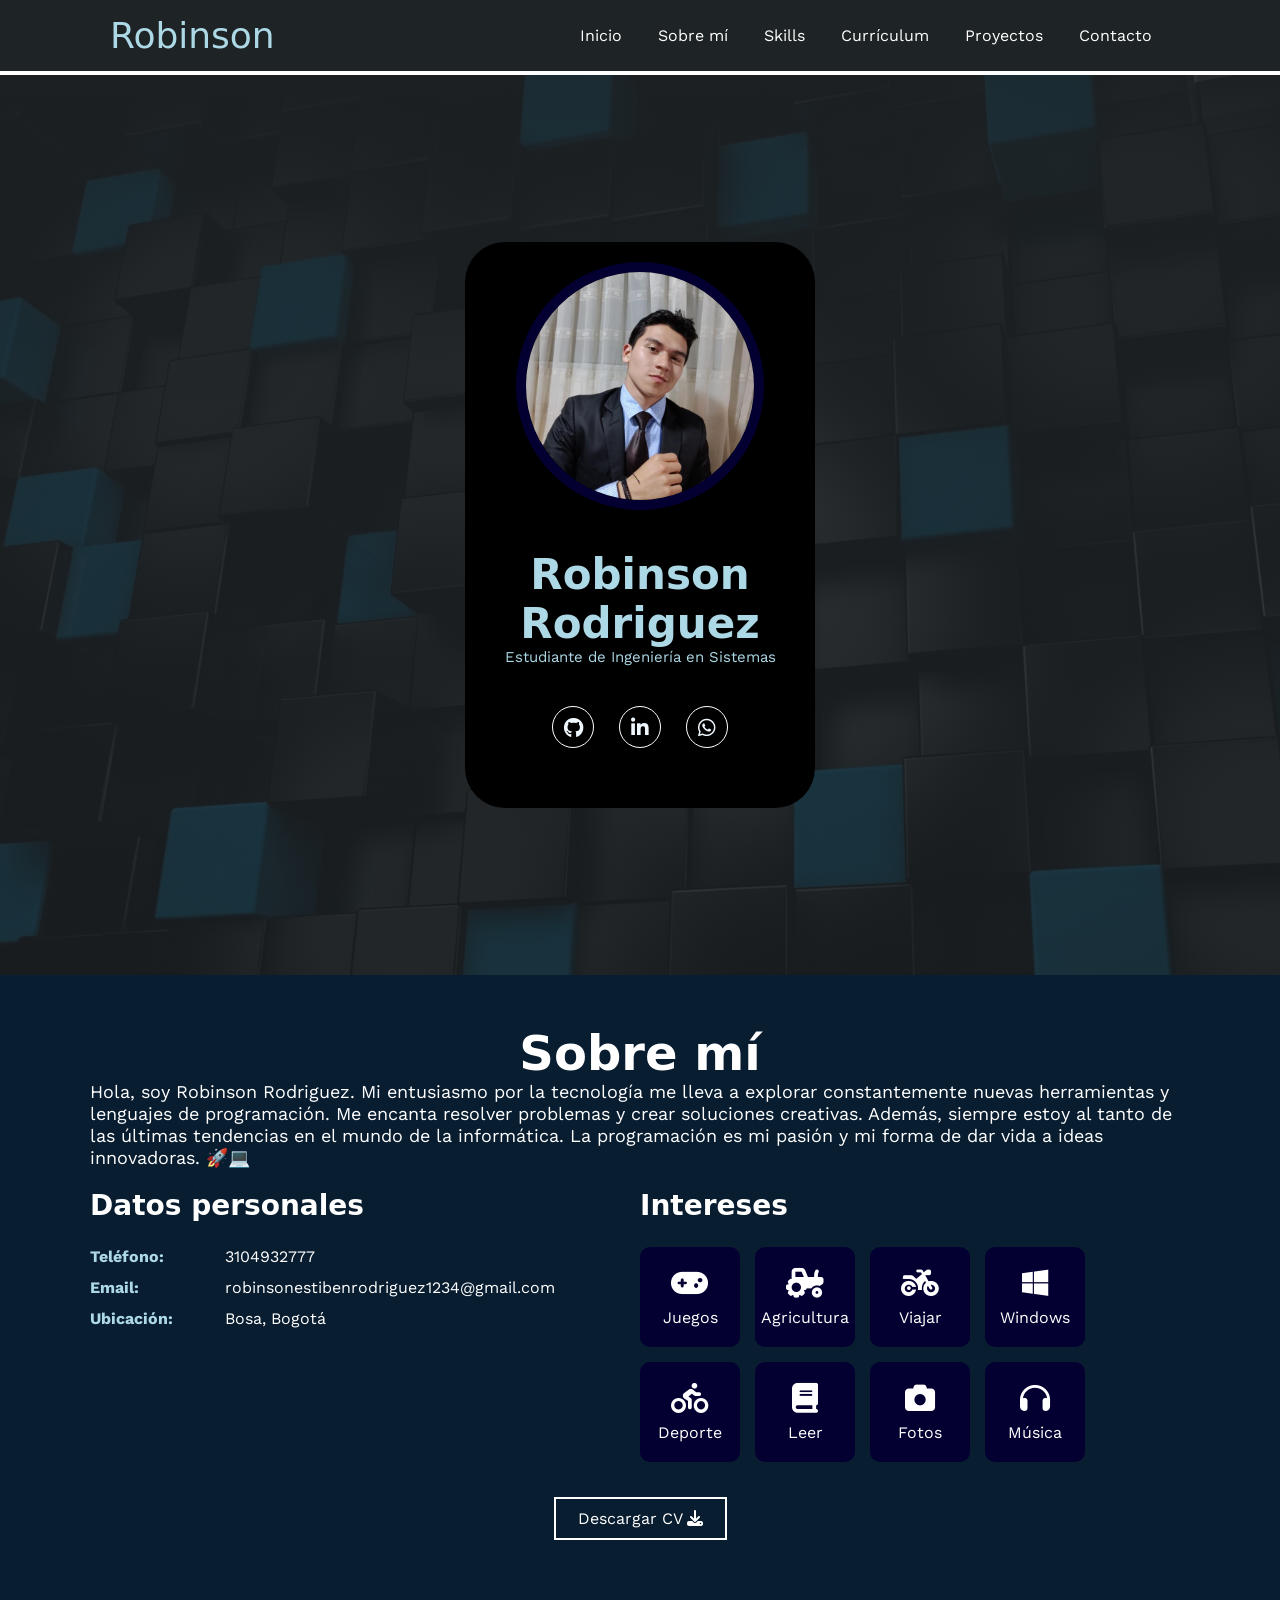
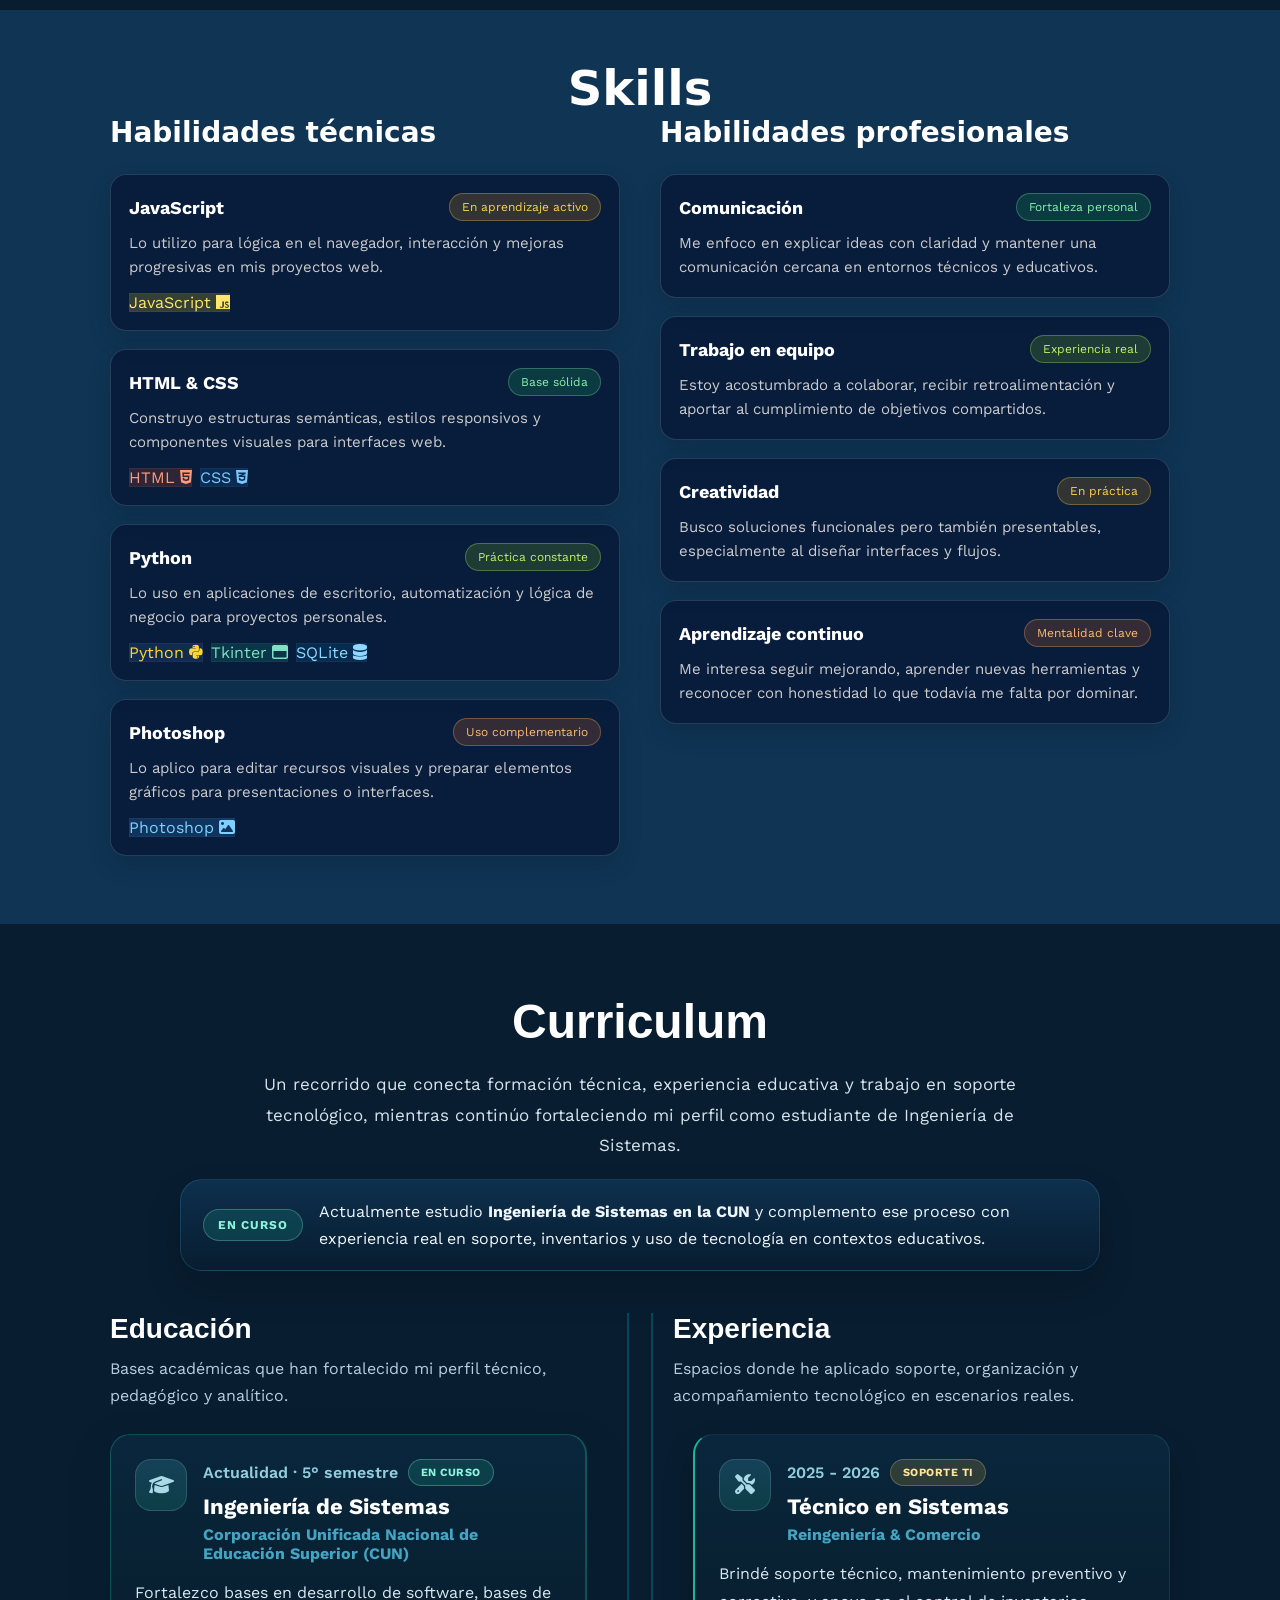
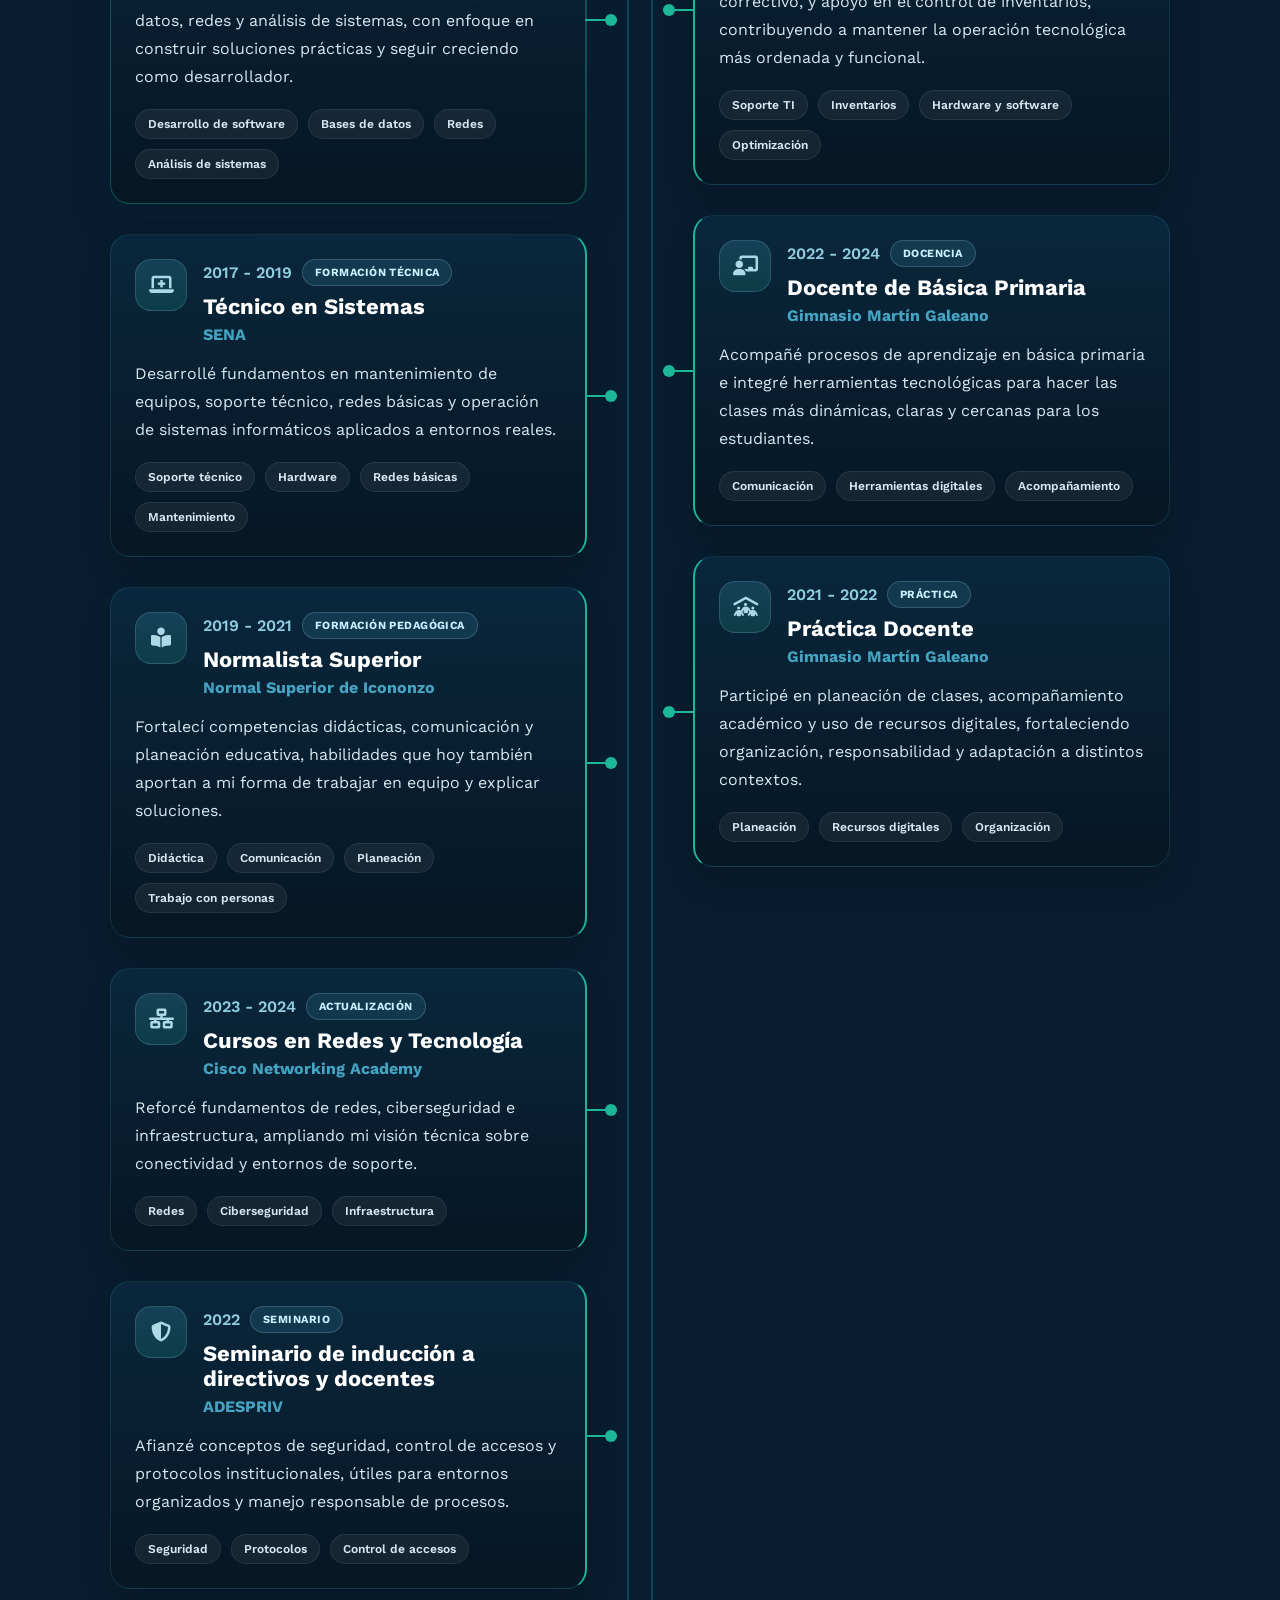
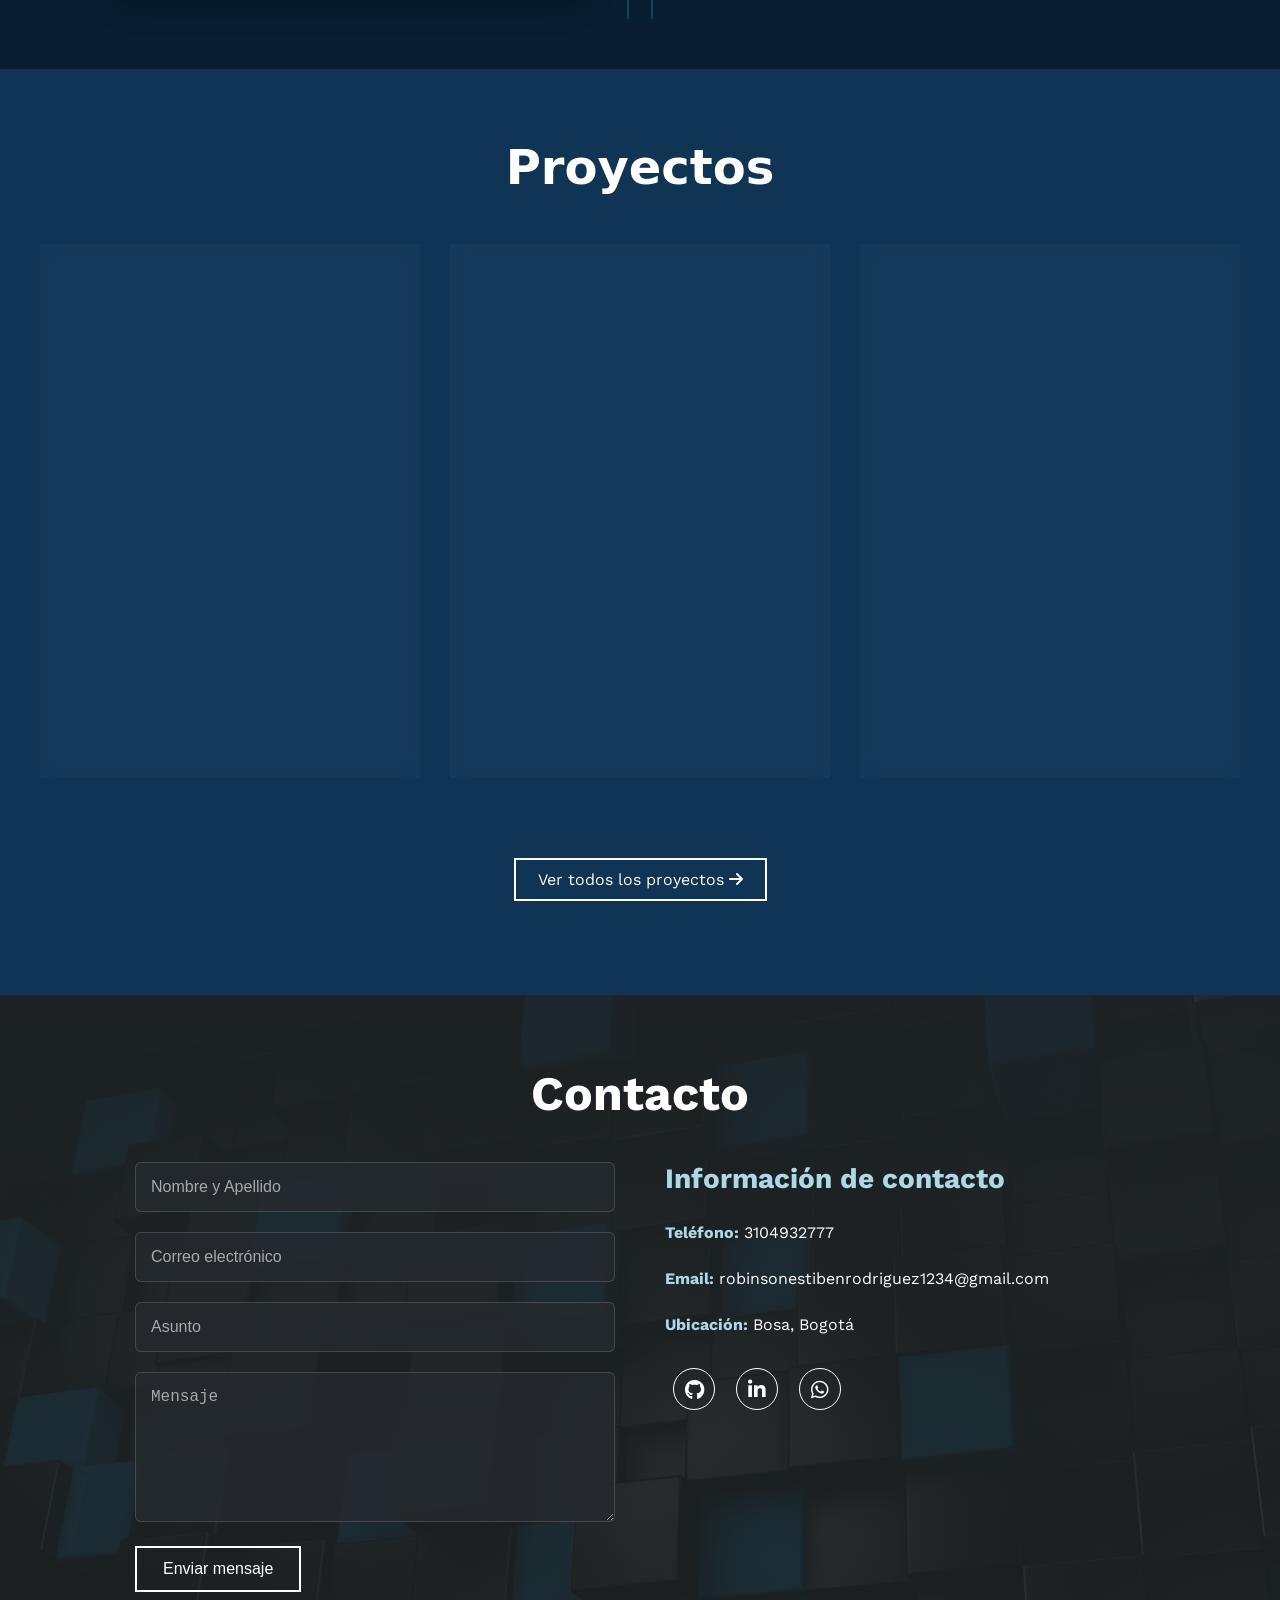
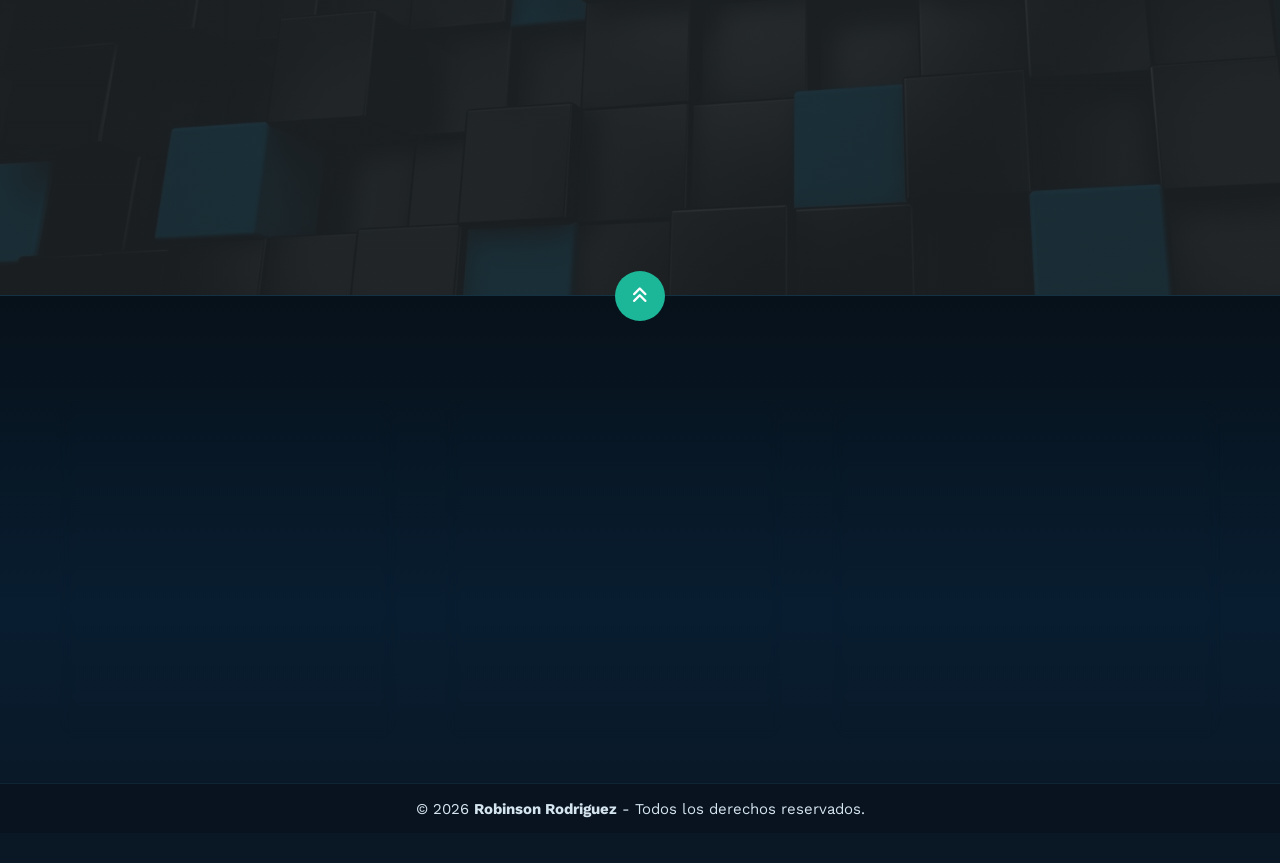
==== index.html @ cb1f3679 "fix : arreglo del css en el git" ====
<!DOCTYPE html>
<html lang="es">

<head>
    <meta charset="UTF-8">
    <meta name="viewport" content="width=device-width, initial-scale=1.0">
    <link rel="stylesheet" href="https://cdnjs.cloudflare.com/ajax/libs/font-awesome/6.5.2/css/all.min.css"
        integrity="sha512-SnH5WK+bZxgPHs44uWIX+LLJAJ9/2PkPKZ5QiAj6Ta86w+fsb2TkcmfRyVX3pBnMFcV7oQPJkl9QevSCWr3W6A=="
        crossorigin="anonymous" referrerpolicy="no-referrer" />
    <link rel="stylesheet" href="https://fonts.googleapis.com/css2?family=Work+Sans:ital@0;1&display=swap">
    <link rel="stylesheet" href="./styles/estilo.css">
    <link rel="icon" type="image/jpg" href="./img/logo.2.png">
    <title>Robinson Rodriguez | Portafolio Web</title>
</head>

<body>
    <!--Menu-->
    <div class="contenedor-header">
        <header>
            <div class="logo">
                <a href="#">Robinson</a>
            </div>
            <nav id="nav">
                <ul>
                    <li><a href="#inicio" onclick="seleccionar()">Inicio</a></li>
                    <li><a href="#sobremi" onclick="seleccionar()">Sobre mí</a></li>
                    <li><a href="#skills" onclick="seleccionar()">Skills</a></li>
                    <li><a href="#curriculum" onclick="seleccionar()">Currículum</a></li>
                    <li><a href="#portfolio" onclick="seleccionar()">Proyectos</a></li>
                    <li><a href="#contacto" onclick="seleccionar()">Contacto</a></li>
                </ul>
            </nav>
            <div class="nav-responsive" onclick="mostrarOcultarMenu()">
                <i class="fa-solid fa-bars"></i>
            </div>
        </header>
    </div>

    <!-- Sección de inicio -->
    <section id="inicio" class="inicio">
        <div class="contenido-banner">
            <div class="contenedor-img">
                <img src="img/Im 2.jpg" alt="Robinson Rodriguez">
            </div>
            <h1>Robinson Rodriguez</h1>
            <h2>Estudiante de Ingeniería en Sistemas</h2>
            <div class="redes">
                <a href="https://github.com/Frixix" target="_blank"><i class="fa-brands fa-github"></i> </a>
                <a href="https://www.linkedin.com/in/robinson-estiben-rodriguez-albarracin-9b970530a/"
                    target="_blank"><i class="fa-brands fa-linkedin-in"></i></a>
                <a href="https://wa.me/573104932777" target="_blank"><i class="fa-brands fa-whatsapp"></i></a>
            </div>
        </div>
    </section>

    <!-- Sección Sobre mí -->
    <section id="sobremi" class="sobremi">
        <div class="contenido-section">
            <h2>Sobre mí</h2>
            <p><span> Hola, soy Robinson Rodriguez</span>.
                Mi entusiasmo por la tecnología me lleva a explorar constantemente nuevas herramientas y lenguajes de
                programación. Me encanta resolver problemas y crear soluciones creativas. Además, siempre estoy al tanto
                de las últimas tendencias en el mundo de la informática. La programación es mi pasión y mi forma de dar
                vida a ideas innovadoras. 🚀💻</p>

            <div class="fila">
                <!-- Datos personales -->
                <div class="col">
                    <h3>Datos personales</h3>
                    <ul>
                        <li><strong>Teléfono:</strong> 3104932777</li>
                        <li><strong>Email:</strong> robinsonestibenrodriguez1234@gmail.com</li>
                        <li><strong>Ubicación:</strong> Bosa, Bogotá</li>
                    </ul>
                </div>

                <!-- Intereses -->
                <div class="col">
                    <h3>Intereses</h3>
                    <div class="contenedor-intereses">
                        <div class="interes">
                            <i class="fa-solid fa-gamepad"></i>
                            <span>Juegos</span>
                        </div>
                        <div class="interes">
                            <i class="fa-solid fa-tractor"></i>
                            <span>Agricultura</span>
                        </div>
                        <div class="interes">
                            <i class="fa-solid fa-motorcycle"></i>
                            <span>Viajar</span>
                        </div>
                        <div class="interes">
                            <i class="fa-brands fa-windows"></i>
                            <span>Windows</span>
                        </div>
                        <div class="interes">
                            <i class="fa-solid fa-person-biking"></i>
                            <span>Deporte</span>
                        </div>
                        <div class="interes">
                            <i class="fa-solid fa-book"></i>
                            <span>Leer</span>
                        </div>
                        <div class="interes">
                            <i class="fa-solid fa-camera"></i>
                            <span>Fotos</span>
                        </div>
                        <div class="interes">
                            <i class="fa-solid fa-headphones"></i>
                            <span>Música</span>
                        </div>
                    </div>
                </div>
            </div>
            <a class="btn-cv" href="./Hoja de vida/CV_ROBINSON_RODRIGUEZ.pdf.pdf" download>
                Descargar CV <i class="fa-solid fa-download"></i>
                <span class="overlay"></span>
            </a>
        </div>
    </section>

    <!-- Sección Skills -->
    <section id="skills" class="skills">
        <div class="contenido-section">
            <h2>Skills</h2>
            <div class="fila">
                <!-- Technical skills -->
                <div class="col">
                    <h3>Habilidades técnicas</h3>
                    <div class="skill-card">
                        <div class="skill-head">
                            <span>JavaScript</span>
                            <span class="skill-level level-learning">En aprendizaje activo</span>
                        </div>
                        <p>Lo utilizo para lógica en el navegador, interacción y mejoras progresivas en mis proyectos web.</p>
                        <div class="skill-tags">
                            <span class="tech-pill tech-javascript">JavaScript <i class="fa-brands fa-js"></i></span>
                        </div>
                    </div>
                    <div class="skill-card">
                        <div class="skill-head">
                            <span>HTML & CSS</span>
                            <span class="skill-level level-strong">Base sólida</span>
                        </div>
                        <p>Construyo estructuras semánticas, estilos responsivos y componentes visuales para interfaces web.</p>
                        <div class="skill-tags">
                            <span class="tech-pill tech-html">HTML <i class="fa-brands fa-html5"></i></span>
                            <span class="tech-pill tech-css">CSS <i class="fa-brands fa-css3-alt"></i></span>
                        </div>
                    </div>
                    <div class="skill-card">
                        <div class="skill-head">
                            <span>Python</span>
                            <span class="skill-level level-steady">Práctica constante</span>
                        </div>
                        <p>Lo uso en aplicaciones de escritorio, automatización y lógica de negocio para proyectos personales.</p>
                        <div class="skill-tags">
                            <span class="tech-pill tech-python">Python <i class="fa-brands fa-python"></i></span>
                            <span class="tech-pill tech-tkinter">Tkinter <i class="fa-regular fa-window-maximize"></i></span>
                            <span class="tech-pill tech-sqlite">SQLite <i class="fa-solid fa-database"></i></span>
                        </div>
                    </div>
                    <div class="skill-card">
                        <div class="skill-head">
                            <span>Photoshop</span>
                            <span class="skill-level level-support">Uso complementario</span>
                        </div>
                        <p>Lo aplico para editar recursos visuales y preparar elementos gráficos para presentaciones o interfaces.</p>
                        <div class="skill-tags">
                            <span class="tech-pill tech-photoshop">Photoshop <i class="fa-solid fa-image"></i></span>
                        </div>
                    </div>
                </div>
                <!-- Professional Skills -->
                <div class="col">
                    <h3>Habilidades profesionales</h3>
                    <div class="skill-card">
                        <div class="skill-head">
                            <span>Comunicación</span>
                            <span class="skill-level level-strong">Fortaleza personal</span>
                        </div>
                        <p>Me enfoco en explicar ideas con claridad y mantener una comunicación cercana en entornos técnicos y educativos.</p>
                    </div>
                    <div class="skill-card">
                        <div class="skill-head">
                            <span>Trabajo en equipo</span>
                            <span class="skill-level level-steady">Experiencia real</span>
                        </div>
                        <p>Estoy acostumbrado a colaborar, recibir retroalimentación y aportar al cumplimiento de objetivos compartidos.</p>
                    </div>
                    <div class="skill-card">
                        <div class="skill-head">
                            <span>Creatividad</span>
                            <span class="skill-level level-learning">En práctica</span>
                        </div>
                        <p>Busco soluciones funcionales pero también presentables, especialmente al diseñar interfaces y flujos.</p>
                    </div>
                    <div class="skill-card">
                        <div class="skill-head">
                            <span>Aprendizaje continuo</span>
                            <span class="skill-level level-support">Mentalidad clave</span>
                        </div>
                        <p>Me interesa seguir mejorando, aprender nuevas herramientas y reconocer con honestidad lo que todavía me falta por dominar.</p>
                    </div>
                </div>
            </div>
        </div>
    </section>

    <!-- Seccion Curriculum-->
    <section id="curriculum" class="curriculum">
        <div class="contenido-section">
            <h2>Curriculum</h2>
            <p class="curriculum-intro">
                Un recorrido que conecta formación técnica, experiencia educativa y trabajo en soporte tecnológico,
                mientras continúo fortaleciendo mi perfil como estudiante de Ingeniería de Sistemas.
            </p>
            <div class="curriculum-highlight">
                <span class="highlight-badge">En curso</span>
                <p>Actualmente estudio <strong>Ingeniería de Sistemas en la CUN</strong> y complemento ese proceso con experiencia real en soporte, inventarios y uso de tecnología en contextos educativos.</p>
            </div>

            <div class="fila">

                <!-- COLUMNA IZQUIERDA -->
                <div class="col izquierda">

                    <h3>Educación</h3>
                    <p class="columna-intro">Bases académicas que han fortalecido mi perfil técnico, pedagógico y analítico.</p>

                    <div class="item izq item-actual">
                        <div class="item-header">
                            <span class="item-icon"><i class="fa-solid fa-graduation-cap"></i></span>
                            <div class="item-copy">
                                <div class="item-meta">
                                    <span class="fecha">Actualidad · 5° semestre</span>
                                    <span class="item-badge badge-current">En curso</span>
                                </div>
                                <h4>Ingeniería de Sistemas</h4>
                                <span class="casa">Corporación Unificada Nacional de Educación Superior (CUN)</span>
                            </div>
                        </div>
                        <p>
                            Fortalezco bases en desarrollo de software, bases de datos, redes y análisis de sistemas,
                            con enfoque en construir soluciones prácticas y seguir creciendo como desarrollador.
                        </p>
                        <div class="item-badges">
                            <span>Desarrollo de software</span>
                            <span>Bases de datos</span>
                            <span>Redes</span>
                            <span>Análisis de sistemas</span>
                        </div>
                        <div class="conectori">
                            <div class="circuloi"></div>
                        </div>
                    </div>

                    <div class="item izq">
                        <div class="item-header">
                            <span class="item-icon"><i class="fa-solid fa-laptop-medical"></i></span>
                            <div class="item-copy">
                                <div class="item-meta">
                                    <span class="fecha">2017 - 2019</span>
                                    <span class="item-badge">Formación técnica</span>
                                </div>
                                <h4>Técnico en Sistemas</h4>
                                <span class="casa">SENA</span>
                            </div>
                        </div>
                        <p>
                            Desarrollé fundamentos en mantenimiento de equipos, soporte técnico, redes básicas
                            y operación de sistemas informáticos aplicados a entornos reales.
                        </p>
                        <div class="item-badges">
                            <span>Soporte técnico</span>
                            <span>Hardware</span>
                            <span>Redes básicas</span>
                            <span>Mantenimiento</span>
                        </div>
                        <div class="conectori">
                            <div class="circuloi"></div>
                        </div>
                    </div>

                    <div class="item izq">
                        <div class="item-header">
                            <span class="item-icon"><i class="fa-solid fa-book-open-reader"></i></span>
                            <div class="item-copy">
                                <div class="item-meta">
                                    <span class="fecha">2019 - 2021</span>
                                    <span class="item-badge">Formación pedagógica</span>
                                </div>
                                <h4>Normalista Superior</h4>
                                <span class="casa">Normal Superior de Icononzo</span>
                            </div>
                        </div>
                        <p>
                            Fortalecí competencias didácticas, comunicación y planeación educativa,
                            habilidades que hoy también aportan a mi forma de trabajar en equipo y explicar soluciones.
                        </p>
                        <div class="item-badges">
                            <span>Didáctica</span>
                            <span>Comunicación</span>
                            <span>Planeación</span>
                            <span>Trabajo con personas</span>
                        </div>
                        <div class="conectori">
                            <div class="circuloi"></div>
                        </div>
                    </div>

                    <div class="item izq">
                        <div class="item-header">
                            <span class="item-icon"><i class="fa-solid fa-network-wired"></i></span>
                            <div class="item-copy">
                                <div class="item-meta">
                                    <span class="fecha">2023 - 2024</span>
                                    <span class="item-badge">Actualización</span>
                                </div>
                                <h4>Cursos en Redes y Tecnología</h4>
                                <span class="casa">Cisco Networking Academy</span>
                            </div>
                        </div>
                        <p>
                            Reforcé fundamentos de redes, ciberseguridad e infraestructura,
                            ampliando mi visión técnica sobre conectividad y entornos de soporte.
                        </p>
                        <div class="item-badges">
                            <span>Redes</span>
                            <span>Ciberseguridad</span>
                            <span>Infraestructura</span>
                        </div>
                        <div class="conectori">
                            <div class="circuloi"></div>
                        </div>
                    </div>

                    <div class="item izq">
                        <div class="item-header">
                            <span class="item-icon"><i class="fa-solid fa-shield-halved"></i></span>
                            <div class="item-copy">
                                <div class="item-meta">
                                    <span class="fecha">2022</span>
                                    <span class="item-badge">Seminario</span>
                                </div>
                                <h4>Seminario de inducción a directivos y docentes</h4>
                                <span class="casa">ADESPRIV</span>
                            </div>
                        </div>
                        <p>
                            Afianzé conceptos de seguridad, control de accesos y protocolos institucionales,
                            útiles para entornos organizados y manejo responsable de procesos.
                        </p>
                        <div class="item-badges">
                            <span>Seguridad</span>
                            <span>Protocolos</span>
                            <span>Control de accesos</span>
                        </div>
                        <div class="conectori">
                            <div class="circuloi"></div>
                        </div>
                    </div>

                </div>

                <!-- COLUMNA DERECHA -->
                <div class="col derecha">

                    <h3>Experiencia</h3>
                    <p class="columna-intro">Espacios donde he aplicado soporte, organización y acompañamiento tecnológico en escenarios reales.</p>

                    <div class="item der">
                        <div class="item-header">
                            <span class="item-icon"><i class="fa-solid fa-screwdriver-wrench"></i></span>
                            <div class="item-copy">
                                <div class="item-meta">
                                    <span class="fecha">2025 - 2026</span>
                                    <span class="item-badge badge-highlight">Soporte TI</span>
                                </div>
                                <h4>Técnico en Sistemas</h4>
                                <span class="casa">Reingeniería & Comercio</span>
                            </div>
                        </div>
                        <p>
                            Brindé soporte técnico, mantenimiento preventivo y correctivo, y apoyo en el control de inventarios,
                            contribuyendo a mantener la operación tecnológica más ordenada y funcional.
                        </p>
                        <div class="item-badges">
                            <span>Soporte TI</span>
                            <span>Inventarios</span>
                            <span>Hardware y software</span>
                            <span>Optimización</span>
                        </div>
                        <div class="conectord">
                            <div class="circulod"></div>
                        </div>
                    </div>

                    <div class="item der">
                        <div class="item-header">
                            <span class="item-icon"><i class="fa-solid fa-chalkboard-user"></i></span>
                            <div class="item-copy">
                                <div class="item-meta">
                                    <span class="fecha">2022 - 2024</span>
                                    <span class="item-badge">Docencia</span>
                                </div>
                                <h4>Docente de Básica Primaria</h4>
                                <span class="casa">Gimnasio Martín Galeano</span>
                            </div>
                        </div>
                        <p>
                            Acompañé procesos de aprendizaje en básica primaria e integré herramientas tecnológicas
                            para hacer las clases más dinámicas, claras y cercanas para los estudiantes.
                        </p>
                        <div class="item-badges">
                            <span>Comunicación</span>
                            <span>Herramientas digitales</span>
                            <span>Acompañamiento</span>
                        </div>
                        <div class="conectord">
                            <div class="circulod"></div>
                        </div>
                    </div>

                    <div class="item der">
                        <div class="item-header">
                            <span class="item-icon"><i class="fa-solid fa-people-roof"></i></span>
                            <div class="item-copy">
                                <div class="item-meta">
                                    <span class="fecha">2021 - 2022</span>
                                    <span class="item-badge">Práctica</span>
                                </div>
                                <h4>Práctica Docente</h4>
                                <span class="casa">Gimnasio Martín Galeano</span>
                            </div>
                        </div>
                        <p>
                            Participé en planeación de clases, acompañamiento académico y uso de recursos digitales,
                            fortaleciendo organización, responsabilidad y adaptación a distintos contextos.
                        </p>
                        <div class="item-badges">
                            <span>Planeación</span>
                            <span>Recursos digitales</span>
                            <span>Organización</span>
                        </div>
                        <div class="conectord">
                            <div class="circulod"></div>
                        </div>
                    </div>

                </div>

            </div>
        </div>
    </section>

    <!-- Section portfolio -->
    <section id="portfolio" class="portfolio">
        <div class="contenido-section">
            <h1>Proyectos</h1>
            <div class="galeria">

                <!-- Proyecto 1 -->
                <div class="proyecto">
                    <div class="proyecto-img">
                        <img 
                            src="img/proyectos/Inventario_2.0/inventario_inicio.jpg"
                            alt="Sistema de inventario desarrollado en Python"
                            onclick="abrirGaleria('inventario')"
                            style="cursor:pointer;"
                        >
                    </div>

                    <div class="proyecto-info">
                        <h3>Inventario 2.0</h3>

                        <p>
                            Sistema de gestión de inventario desarrollado en Python
                            con interfaz Tkinter y base de datos SQLite.
                        </p>

                        <div class="tecnologias">
                            <span class="tech-pill tech-python">Python <i class="fa-brands fa-python"></i></span>
                            <span class="tech-pill tech-tkinter">Tkinter <i class="fa-regular fa-window-maximize"></i></span>
                            <span class="tech-pill tech-sqlite">SQLite <i class="fa-solid fa-database"></i></span>
                        </div>

                        <div class="proyecto-links">
                            <a href="https://github.com/Frixix/Inventario-2.0#" target="_blank">Código</a>
                            <a href="javascript:void(0)" onclick="abrirModal('inventario')">Ver detalles</a>
                        </div>
                        <div class="caracteristicas-proyecto">
                            <span><i class="fa-solid fa-check-circle"></i> CRUD completo</span>
                            <span><i class="fa-solid fa-check-circle"></i> Exportar a Excel</span>
                            <span><i class="fa-solid fa-check-circle"></i> Búsqueda avanzada</span>
                        </div>
                    </div>
                </div>

                <!-- Proyecto 2 -->
                <div class="proyecto">
                    <div class="proyecto-img">
                        <img 
                            src="./img/proyectos/Notestack/pantalla_principal.jpg"
                            alt="Cuaderno virtual desarrollado con JavaScript, HTML y CSS"
                            onclick="abrirGaleria('notestack')"
                            style="cursor:pointer;"
                        >
                    </div>

                    <div class="proyecto-info">
                        <h3>NoteStack</h3>

                        <p>
                            Es una aplicación web tipo SPA desarrollada con HTML, 
                            CSS y JavaScript puro que permite organizar información mediante cuadernos y notas, 
                            ofreciendo funcionalidades como creación, edición, eliminación, 
                            búsqueda y guardado automático en LocalStorage; 
                            su arquitectura sigue un patrón modular 
                            (UI → Controller → Services → Storage), 
                            lo que la hace ligera y escalable.
                        </p>

                        <div class="tecnologias">
                            <span class="tech-pill tech-html">HTML <i class="fa-brands fa-html5"></i></span>
                            <span class="tech-pill tech-css">CSS <i class="fa-brands fa-css3-alt"></i></span>
                            <span class="tech-pill tech-javascript">JavaScript <i class="fa-brands fa-js"></i></span>
                        </div>

                        <div class="proyecto-links">
                            <a href="https://github.com/Frixix/NoteStack" target="_blank">Código</a>
                            <a href="https://frixix.github.io/NoteStack/" target="_blank">Demo</a>
                            <a href="javascript:void(0)" onclick="abrirModal('notestack')">Ver detalles</a>
                        </div>
                    </div>
                </div>

                <!-- Proyecto 3 -->
                <div class="proyecto">
                    <div class="proyecto-img">
                        <img 
                            src="./img/proyectos/Solven/solven.jpg"
                            alt="Solven - App de finanzas personales"
                            onclick="abrirGaleria('solven')"
                            style="cursor:pointer;"
                        >
                    </div>

                    <div class="proyecto-info">
                        <h3>Solven</h3>

                        <p>
                            Este proyecto se desarrolla por fases como parte de mi aprendizaje en desarrollo web.
                            Actualmente cuenta con un MVP funcional construido con JavaScript puro.
                            Próximamente será migrado a React y conectado a una base de datos en la nube con Supabase.
                        </p>

                        <div class="tecnologias">
                            <span class="tech-pill tech-html">HTML <i class="fa-brands fa-html5"></i></span>
                            <span class="tech-pill tech-css">CSS <i class="fa-brands fa-css3-alt"></i></span>
                            <span class="tech-pill tech-javascript">JavaScript <i class="fa-brands fa-js"></i></span>
                        </div>

                        <div class="proyecto-links">
                            <a href="https://github.com/Frixix/Solven" target="_blank">Código</a>
                            <a href="https://frixix.github.io/Solven/" target="_blank">Demo</a>
                            <a href="javascript:void(0)" onclick="abrirModal('solven')">Ver detalles</a>
                        </div>
                    </div>
                </div>

            </div>
        <div class="proyectos-cta">
            <a href="./html/proyectos.html" class="btn-cv btn-cv--main">
                Ver todos los proyectos <i class="fa-solid fa-arrow-right"></i>
                <span class="overlay"></span>
            </a>
        </div>


        </div>
    </section>

    <!-- SECCIÓN CONTACTO -->
    <section id="contacto" class="contacto">
        <div class="contenido-seccion">
            <h2>Contacto</h2>

            <div class="fila">
                <!-- COLUMNA FORMULARIO -->
                <div class="col">

                    <form action="https://formspree.io/f/xldrynly" method="POST">

                        <input type="text" name="nombre" placeholder="Nombre y Apellido" required>

                        <input type="email" name="email" placeholder="Correo electrónico" required>

                        <input type="text" name="asunto" placeholder="Asunto" required>

                        <textarea name="mensaje" placeholder="Mensaje" rows="6" required></textarea>

                        <button type="submit">
                            Enviar mensaje
                            <span class="overlay"></span>
                        </button>

                    </form>

                </div>

                <!-- COLUMNA INFORMACIÓN -->
                <div class="col">
                    <h3>Información de contacto</h3>
                    <ul>
                        <li>
                            <strong>Teléfono:</strong>
                            3104932777
                        </li>
                        <li>
                            <strong>Email:</strong>
                            robinsonestibenrodriguez1234@gmail.com
                        </li>
                        <li>
                            <strong>Ubicación:</strong>
                            Bosa, Bogotá
                        </li>
                    </ul>

                    <div class="red-social">
                        <div class="redes">
                            <a href="https://github.com/Frixix" target="_blank"><i class="fa-brands fa-github"></i> </a>
                            <a href="https://www.linkedin.com/in/robinson-estiben-rodriguez-albarracin-9b970530a/"><i
                                    class="fa-brands fa-linkedin-in"></i></a>
                            <a href="https://wa.me/573104932777" target="_blank"><i
                                    class="fa-brands fa-whatsapp"></i></a>
                        </div>
                    </div>
                </div>
            </div>
        </div>
    </section>

    <!-- footer -->
    <footer class="pie-pagina">
        <a href="#inicio" class="arriba">
            <i class="fa-solid fa-angles-up"></i>
        </a>

        <div class="grupo-1">
            <div class="box box-brand">
                <figure>
                    <a href="#">
                        <img src="./img/logo.2.png" alt="Logo ">
                    </a>
                </figure>
                <h2>Robinson Rodriguez</h2>
                <p>Estudiante de Ingeniería en Sistemas enfocado en seguir creciendo en desarrollo web, software y soluciones prácticas.</p>
            </div>
            <div class="box">
                <h2>Navegación</h2>
                <ul class="footer-links">
                    <li><a href="#inicio">Inicio</a></li>
                    <li><a href="#sobremi">Sobre mí</a></li>
                    <li><a href="#skills">Skills</a></li>
                    <li><a href="#curriculum">Currículum</a></li>
                    <li><a href="#portfolio">Proyectos</a></li>
                    <li><a href="#contacto">Contacto</a></li>
                </ul>
            </div>
            <div class="box">
                <h2>Contacto y redes</h2>
                <p>Bosa, Bogotá</p>
                <p>
                    <a href="mailto:robinsonestibenrodriguez1234@gmail.com">robinsonestibenrodriguez1234@gmail.com</a>
                </p>
                <div class="red-social">
                    <div class="redes">
                        <a href="https://github.com/Frixix" target="_blank" aria-label="GitHub"><i class="fa-brands fa-github"></i></a>
                        <a href="https://www.linkedin.com/in/robinson-estiben-rodriguez-albarracin-9b970530a/" target="_blank" aria-label="LinkedIn"><i class="fa-brands fa-linkedin-in"></i></a>
                        <a href="https://wa.me/573104932777" target="_blank" aria-label="WhatsApp"><i class="fa-brands fa-whatsapp"></i></a>
                    </div>
                </div>
            </div>
        </div>
        <div class="grupo-2">
            <small>&copy; 2026 <b>Robinson Rodriguez</b> - Todos los derechos reservados.</small>
        </div>
    </footer>

    <!-- MODAL Inventario -->
    <div id="modal-inventario" class="modal">
        <div class="modal-contenido">
            <span class="cerrar" onclick="cerrarModal('inventario')">×</span>

            <h2>Inventario 2.0</h2>

            <p>
                Sistema de gestión de inventario desarrollado en Python
                con interfaz Tkinter y base de datos SQLite.
            </p>

            <h3>Características</h3>
            <ul>
                <li>Registro de productos</li>
                <li>Control de stock</li>
                <li>Movimientos de entrada y salida</li>
                <li>Historial de inventario</li>
            </ul>

            <h3>Modelo de base de datos</h3>

            <pre>
                PRODUCTOS
                ---------
                id (PK)
                codigo
                nombre
                precio_venta
                stock_actual
                stock_minimo

                MOVIMIENTOS
                -----------
                producto_id (FK)
                cliente_id (FK)
                tipo_movimiento
                cantidad
                fecha
            </pre>
        </div>
    </div>

    <!-- MODAL NoteStack -->
    <div id="modal-notestack" class="modal">
        <div class="modal-contenido">
            <span class="cerrar" onclick="cerrarModal('notestack')">×</span>

            <h2>NoteStack</h2>

            <p>
                Aplicación web SPA desarrollada con HTML, CSS y JavaScript puro
                para organizar información mediante cuadernos y notas.
            </p>

            <h3>Características</h3>
            <ul>
                <li>Creación y edición de cuadernos</li>
                <li>Creación, búsqueda y eliminación de notas</li>
                <li>Guardado automático en LocalStorage</li>
                <li>Arquitectura modular y ligera</li>
            </ul>

            <h3>Estructura del proyecto</h3>

            <pre>
UI
│
├── Controller
│
├── Services
│
└── Storage (LocalStorage)
            </pre>
        </div>
    </div>

    <!-- MODAL Solven -->
    <div id="modal-solven" class="modal">
        <div class="modal-contenido">
            <span class="cerrar" onclick="cerrarModal('solven')">×</span>

            <h2>Solven</h2>

            <p>
                Aplicación web personal para llevar el control de ingresos, gastos,
                balance, categorías y resúmenes financieros. Desarrollada por fases
                como parte de mi aprendizaje en desarrollo web.
            </p>

            <h3>Funcionalidades actuales (MVP)</h3>
            <ul>
                <li>Registro de ingresos y gastos con categorías dinámicas</li>
                <li>Eliminación y edición de transacciones</li>
                <li>Cálculo automático de ingresos, gastos y balance general</li>
                <li>Persistencia de datos con LocalStorage</li>
                <li>Formato de moneda en pesos colombianos (COP)</li>
                <li>Fecha y hora automática con orden por más reciente</li>
                <li>Filtros por tipo, categoría y descripción</li>
            </ul>

            <h3>Hoja de ruta</h3>
            <pre>
Fase 1 · Actual  →  HTML + CSS + JavaScript + LocalStorage
Fase 2           →  IndexedDB
Fase 3           →  React
Fase 4           →  Supabase + Autenticación + Nube
            </pre>

            <h3>Próximas mejoras</h3>
            <ul>
                <li>Dashboard con gráficas</li>
                <li>Presupuesto mensual y metas de ahorro</li>
                <li>Exportación de datos</li>
                <li>Modo oscuro</li>
                <li>Sincronización entre dispositivos</li>
            </ul>
        </div>
    </div>

    <!-- MODAL GALERÍA DE IMÁGENES -->
    <div id="modal-galeria" class="modal">

        <div class="modal-contenido-galeria">

            <span class="cerrar" onclick="cerrarGaleria()">×</span>

            <!-- Zonas clic tipo TikTok -->
            <div class="zona izquierda" onclick="imagenAnterior()"></div>
            <div class="zona derecha" onclick="imagenSiguiente()"></div>

            <!-- Imagen -->
            <img id="imagen-galeria" src="" alt="Imagen del proyecto">

            <!-- Descripción -->
            <p id="descripcion-imagen"></p>

            <!-- Botón para ir a la descripción -->
            <button onclick="abrirDescripcion()" class="btn-descripcion">
                Ver descripción del proyecto
            </button>

        </div>

    </div>

    <script src="./doc_js/script.js"></script>
</body>

</html>
---- styles/estilo.css ----
/* ============================= */
/* FUENTES */
/* ============================= */
@import url('https://fonts.googleapis.com/css2?family=Work+Sans:ital@0;1&display=swap');

/* ============================= */
/* VARIABLES GLOBALES */
/* ============================= */
:root {
    --color-bg-dark: #081d30;
    --color-bg-mid: #0f3454;
    --color-surface: #252A2E;
    --color-surface-strong: #020020;

    --color-primary: #1cb698;
    --color-accent: #44a4c2;
    --color-accent-soft: #add8e6;

    --color-text: #ffffff;
    --color-text-muted: #ccc;
}

/* ============================= */
/* RESET GLOBAL */
/* ============================= */
* {
    margin: 0;
    padding: 0;
    box-sizing: border-box;
}

/* ============================= */
/* BASE HTML / BODY */
/* ============================= */
html {
    scroll-behavior: smooth;
    scroll-padding-top: 40px;
}

body {
    font-family: 'Work Sans', sans-serif;
    padding-top: 75px;
}

/* ============================= */
/* SCROLL SECCIONES */
/* ============================= */
section[id] {
    scroll-margin-top: 40px;
}

/* ============================= */
/* HEADER / NAVEGACIÓN */
/* ============================= */
.contenedor-header {
    background-color: #1e2326;
    position: fixed;
    top: 0;
    left: 0;
    width: 100%;
    z-index: 99;
}

.contenedor-header header {
    max-width: 1100px;
    margin: auto;
    padding: 15px 20px;
    display: flex;
    justify-content: space-between;
    align-items: center;
}

.contenedor-header header .logo a {
    font-family: system-ui, -apple-system, BlinkMacSystemFont, 'Segoe UI', Roboto, Oxygen, Ubuntu, Cantarell, 'Open Sans', 'Helvetica Neue', sans-serif;
    font-size: 36px;
    color: var(--color-accent-soft);
    text-decoration: none;
}

.contenedor-header header nav ul {
    display: flex;
    list-style: none;
}

.contenedor-header header nav ul li a {
    color: var(--color-text);
    margin: 0 15px;
    padding: 3px;
    text-decoration: none;
    transition: .5s;
}

.contenedor-header header nav ul li a:hover {
    color: var(--color-primary);
}

.nav-responsive {
    display: none;
    background-color: #0b5b67;
    color: var(--color-text);
    padding: 5px 10px;
    border-radius: 5px;
    cursor: pointer;
}

/* ============================= */
/* BOTÓN GLOBAL UNIFICADO */
/* ============================= */
.btn-cv {
    cursor: pointer;
    background-color: transparent;
    border: 2px solid var(--color-text);
    width: fit-content;
    display: inline-block;
    margin: 20px auto;
    padding: 10px 22px;
    font-size: 16px;
    color: var(--color-text);
    position: relative;
    z-index: 10;
    text-decoration: none;
    overflow: hidden;
}

.btn-cv .overlay {
    position: absolute;
    top: 0;
    left: 0;
    width: 0;
    height: 100%;
    background-color: var(--color-accent);
    z-index: -1;
    transition: 0.6s ease;
}

.btn-cv:hover .overlay {
    width: 100%;
}

.btn-cv:hover {
    color: #000;
}

/* ============================= */
/* SECCIÓN INICIO */
/* ============================= */
.inicio {
    min-height: calc(100vh - 75px);
    height: auto;
    background: linear-gradient(to top, rgba(30, 35, 38, 0.8), rgba(30, 35, 38, 0.9)), url(../img/Mun.jpg);
    background-size: cover;
    background-repeat: no-repeat;
    height: 100vh;
    color: var(--color-accent-soft);
    display: flex;
    align-items: center;
}

.inicio .contenido-banner {
    padding: 20px;
    background-color: #000000;
    max-width: 350px;
    margin: auto;
    text-align: center;
    border-radius: 40px;
}

.inicio .contenido-banner img {
    margin-top: 40px;
    border: 10px solid #030031;
    display: block;
    width: 80%;
    margin: auto;
    border-radius: 100%;
}

.inicio .contenido-banner h1 {
    margin-top: 40px;
    font-size: 42px;
    font-family: system-ui, -apple-system, BlinkMacSystemFont, 'Segoe UI', Roboto, Oxygen, Ubuntu, Cantarell, 'Open Sans', 'Helvetica Neue', sans-serif;
}

.inicio .contenido-banner h2 {
    font-size: 15px;
    font-weight: normal;
}

.inicio .contenido-banner .redes a {
    color: aliceblue;
    display: inline-block;
    text-decoration: none;
    border: 1px solid #ffffff;
    border-radius: 100%;
    width: 42px;
    height: 42px;
    line-height: 42px;
    margin: 40px 10px;
    font-size: 20px;
    transition: 0.5s;
}

.inicio .contenido-banner .redes a:hover {
    background-color: var(--color-accent);
}

/* ============================= */
/* SECCIÓN SOBRE MÍ */
/* ============================= */
.sobremi {
    background-color: var(--color-bg-dark);
    color: var(--color-text);
    padding: 50px 20px;
}

.sobremi .contenido-section {
    max-width: 1100px;
    margin: auto;
}

.sobremi h2 {
    font-size: 48px;
    font-family: system-ui, -apple-system, BlinkMacSystemFont, 'Segoe UI', Roboto, Oxygen, Ubuntu, Cantarell, 'Open Sans', 'Helvetica Neue', sans-serif;
    text-align: center;
    padding: 20px, 0px;
}

.sobremi .contenido-section p {
    font-size: 18px;
    line-height: 22px;
    margin-bottom: 20px;
}

.sobremi .fila {
    display: flex;
}

.sobremi .fila .col {
    width: 50%;
}

.sobremi .fila .col h3 {
    font-size: 28px;
    font-family: system-ui, -apple-system, BlinkMacSystemFont, 'Segoe UI', Roboto, Oxygen, Ubuntu, Cantarell, 'Open Sans', 'Helvetica Neue', sans-serif;
    margin-bottom: 25px;
}

.sobremi .fila .col ul {
    list-style: none;
}

.sobremi .fila .col ul li {
    margin: 12px 0;
}

.sobremi .fila .col ul li strong {
    display: inline-block;
    color: var(--color-accent-soft);
    width: 130px;
}

.sobremi .fila .col ul li span {
    background-color: var(--color-accent-soft);
    padding: 3px;
    font-weight: bold;
    border-radius: 5px;
}

.sobremi .fila .contenedor-intereses {
    display: flex;
    flex-wrap: wrap;
}

.sobremi .fila .contenedor-intereses .interes {
    width: 100px;
    height: 100px;
    background-color: #030031;
    border-radius: 10px;
    margin: 0 15px 15px 0;
    display: flex;
    flex-direction: column;
    align-items: center;
    justify-content: center;
    transition: .3s;
}

.sobremi .fila .contenedor-intereses .interes:hover {
    background-color: var(--color-accent);
}

.sobremi .fila .contenedor-intereses .interes i {
    font-size: 30px;
    margin-bottom: 10px;
}

.sobremi .btn-cv {
    display: block;
}

/* ============================= */
/* SECCIÓN SKILLS */
/* ============================= */
.skills {
    background-color: var(--color-bg-mid);
    color: var(--color-text);
    padding: 50px 20px;
}

.skills .contenido-section {
    max-width: 1100px;
    margin: auto;
}

.skills h2 {
    font-size: 48px;
    font-family: system-ui, -apple-system, BlinkMacSystemFont, 'Segoe UI', Roboto, Oxygen, Ubuntu, Cantarell, 'Open Sans', 'Helvetica Neue', sans-serif;
    text-align: center;
    padding: 20px, 0px;
}

.skills .fila {
    display: flex;
}

.skills .fila .col {
    width: 50%;
    padding: 0 20px;
}

.skills .fila .col h3 {
    font-size: 28px;
    font-family: system-ui, -apple-system, BlinkMacSystemFont, 'Segoe UI', Roboto, Oxygen, Ubuntu, Cantarell, 'Open Sans', 'Helvetica Neue', sans-serif;
    margin-bottom: 25px;
}

.skills .skill-card {
    background: rgba(2, 0, 32, 0.45);
    border: 1px solid rgba(173, 216, 230, 0.18);
    border-radius: 16px;
    padding: 18px;
    margin-bottom: 18px;
    box-shadow: 0 10px 24px rgba(0, 0, 0, 0.12);
}

.skills .skill-head {
    display: flex;
    justify-content: space-between;
    align-items: center;
    gap: 12px;
    margin-bottom: 10px;
}

.skills .skill-head span:first-child {
    font-weight: 700;
    font-size: 18px;
}

.skills .skill-level {
    background-color: rgba(68, 164, 194, 0.18);
    color: var(--color-accent-soft);
    border: 1px solid rgba(173, 216, 230, 0.22);
    border-radius: 999px;
    padding: 6px 12px;
    font-size: 12px;
    white-space: nowrap;
}

.skills .skill-level.level-strong {
    background-color: rgba(34, 197, 94, 0.18);
    color: #86efac;
    border-color: rgba(134, 239, 172, 0.3);
}

.skills .skill-level.level-steady {
    background-color: rgba(132, 204, 22, 0.18);
    color: #bef264;
    border-color: rgba(190, 242, 100, 0.3);
}

.skills .skill-level.level-learning {
    background-color: rgba(245, 158, 11, 0.18);
    color: #fcd34d;
    border-color: rgba(252, 211, 77, 0.3);
}

.skills .skill-level.level-support {
    background-color: rgba(249, 115, 22, 0.18);
    color: #fdba74;
    border-color: rgba(253, 186, 116, 0.3);
}

.skills .skill-level.level-low {
    background-color: rgba(239, 68, 68, 0.18);
    color: #fca5a5;
    border-color: rgba(252, 165, 165, 0.3);
}

.skills .skill-card p {
    color: var(--color-text-muted);
    line-height: 1.6;
    font-size: 15px;
}

.skills .skill-tags {
    display: flex;
    flex-wrap: wrap;
    gap: 8px;
    margin-top: 14px;
}

.skills .skill-tags .tech-pill {
    box-shadow: inset 0 0 0 1px rgba(255, 255, 255, 0.04);
}

/* ============================= */
/* SECCIÓN CURRICULUM */
/* ============================= */
.curriculum {
    background-color: #081d30;
    color: #ffffff;
    padding: 50px 20px;
}

.curriculum .contenido-section {
    max-width: 1100px;
    margin: auto;
}

.curriculum .curriculum-intro {
    max-width: 820px;
    margin: 0 auto 18px;
    text-align: center;
    color: #d6e4ee;
    line-height: 1.8;
    font-size: 17px;
}

.curriculum .curriculum-highlight {
    max-width: 920px;
    margin: 0 auto 42px;
    padding: 18px 22px;
    border-radius: 22px;
    border: 1px solid rgba(68, 164, 194, 0.22);
    background: linear-gradient(180deg, rgba(15, 52, 84, 0.82), rgba(8, 29, 48, 0.96));
    box-shadow: 0 18px 36px rgba(0, 0, 0, 0.16);
    display: flex;
    align-items: center;
    gap: 16px;
}

.curriculum .highlight-badge {
    display: inline-flex;
    align-items: center;
    justify-content: center;
    border-radius: 999px;
    padding: 8px 14px;
    background-color: rgba(28, 182, 152, 0.18);
    color: #8ff3dd;
    border: 1px solid rgba(143, 243, 221, 0.28);
    font-size: 12px;
    font-weight: 700;
    text-transform: uppercase;
    letter-spacing: 0.08em;
    white-space: nowrap;
}

.curriculum .curriculum-highlight p {
    margin: 0;
    color: #eff7fb;
    line-height: 1.7;
}

.curriculum h2 {
    font-size: 48px;
    font-family: 'Segoe UI', Roboto, Oxygen, Ubuntu, Cantarell, 'Open Sans', 'Helvetica Neue', sans-serif;
    text-align: center;
    padding: 20px 0;
}

.curriculum .fila {
    display: flex;
    justify-content: space-between;
}

.curriculum .fila .col {
    width: 49%;
    padding: 0 20px;
}

.curriculum .fila .col h3 {
    font-size: 28px;
    font-family: 'Segoe UI', Roboto, Oxygen, Ubuntu, Cantarell, 'Open Sans', 'Helvetica Neue', sans-serif;
    margin-bottom: 10px;
}

.curriculum .columna-intro {
    color: #b8cfde;
    line-height: 1.7;
    margin-bottom: 24px;
    max-width: 440px;
}

.curriculum .fila .izquierda {
    border-right: 2px solid rgba(0, 198, 220, 0.24);
}

.curriculum .fila .derecha {
    border-left: 2px solid rgba(0, 198, 220, 0.24);
}

.curriculum .fila .item {
    padding: 24px;
    margin-bottom: 30px;
    background: linear-gradient(180deg, rgba(10, 39, 61, 0.96), rgba(6, 23, 36, 0.98));
    border: 1px solid rgba(68, 164, 194, 0.18);
    border-radius: 20px;
    box-shadow: 0 16px 32px rgba(0, 0, 0, 0.18);
    position: relative;
    transition: transform 0.35s ease, border-color 0.35s ease, box-shadow 0.35s ease;
}

.curriculum .fila .item:hover {
    transform: translateY(-6px);
    border-color: rgba(143, 216, 255, 0.34);
    box-shadow: 0 22px 44px rgba(0, 0, 0, 0.24);
}

.curriculum .fila .item.item-actual {
    border-color: rgba(28, 182, 152, 0.34);
    box-shadow: 0 18px 40px rgba(7, 27, 41, 0.28);
}

.curriculum .item-header {
    display: flex;
    align-items: flex-start;
    gap: 16px;
    margin-bottom: 16px;
}

.curriculum .item-icon {
    width: 52px;
    height: 52px;
    border-radius: 16px;
    display: inline-flex;
    align-items: center;
    justify-content: center;
    flex-shrink: 0;
    background: linear-gradient(180deg, rgba(68, 164, 194, 0.22), rgba(28, 182, 152, 0.18));
    color: var(--color-accent-soft);
    border: 1px solid rgba(173, 216, 230, 0.18);
    font-size: 20px;
}

.curriculum .item-copy {
    flex: 1;
    min-width: 0;
}

.curriculum .item-meta {
    display: flex;
    flex-wrap: wrap;
    gap: 10px;
    align-items: center;
    margin-bottom: 8px;
}

.curriculum .item-badge {
    display: inline-flex;
    align-items: center;
    padding: 6px 12px;
    border-radius: 999px;
    border: 1px solid rgba(173, 216, 230, 0.22);
    background-color: rgba(68, 164, 194, 0.16);
    color: #cdefff;
    font-size: 11px;
    font-weight: 700;
    letter-spacing: 0.04em;
    text-transform: uppercase;
}

.curriculum .item-badge.badge-current {
    background-color: rgba(28, 182, 152, 0.18);
    border-color: rgba(143, 243, 221, 0.3);
    color: #8ff3dd;
}

.curriculum .item-badge.badge-highlight {
    background-color: rgba(255, 197, 61, 0.15);
    border-color: rgba(255, 223, 128, 0.24);
    color: #ffe39b;
}

.curriculum .fila .item h4 {
    font-size: 22px;
    margin-bottom: 6px;
}

.curriculum .fila .item .casa {
    color: #44a4c2;
    font-size: 16px;
    font-weight: 700;
    display: block;
}

.curriculum .fila .item .fecha {
    display: block;
    color: #8fcddf;
    font-weight: 600;
}

.curriculum .fila .item p {
    line-height: 1.75;
    color: #d8e8f2;
}

.curriculum .fila .izq {
    border-right: 2px solid var(--color-primary);
    margin-right: 20px;
}

.curriculum .fila .der {
    border-left: 2px solid var(--color-primary);
    margin-left: 20px;
}

.curriculum .fila .item .conectori {
    height: 2px;
    background-color: var(--color-primary);
    width: 32px;
    position: absolute;
    top: 50%;
    right: -32px;
    z-index: 5;
}

.curriculum .fila .item .conectori .circuloi {
    display: block;
    height: 12px;
    width: 12px;
    border-radius: 50%;
    background-color: var(--color-primary);
    float: right;
    position: relative;
    bottom: 5px;
}

.curriculum .fila .item .conectord {
    height: 2px;
    background-color: #1cb698;
    width: 32px;
    position: absolute;
    top: 50%;
    left: -32px;
    z-index: 5;
}

.curriculum .fila .item .conectord .circulod {
    display: block;
    height: 12px;
    width: 12px;
    border-radius: 50%;
    background-color: #1cb698;
    float: left;
    position: relative;
    bottom: 5px;
}

.curriculum .item-badges {
    display: flex;
    flex-wrap: wrap;
    gap: 10px;
    margin-top: 18px;
}

.curriculum .item-badges span {
    display: inline-flex;
    align-items: center;
    padding: 7px 12px;
    border-radius: 999px;
    background-color: rgba(255, 255, 255, 0.06);
    border: 1px solid rgba(255, 255, 255, 0.08);
    color: #d8e8f2;
    font-size: 12px;
    font-weight: 600;
}

/* ============================= */
/* SECCIÓN PORTFOLIO */
/* ============================= */
.portfolio {
    background-color: var(--color-bg-mid);
    color: var(--color-text);
    padding: 70px 20px;
}

.portfolio .contenido-section {
    max-width: 1200px;
    margin: auto;
}

.portfolio h2 {
    font-size: 42px;
    text-align: center;
    margin-bottom: 50px;
}

.portfolio .section-label {
    text-align: center;
    text-transform: uppercase;
    letter-spacing: 0.22em;
    color: var(--color-accent-soft);
    font-size: 0.85rem;
    margin-bottom: 12px;
}

.portfolio h1 {
    font-size: 48px;
    text-align: center;
    margin-bottom: 50px;
    font-family: system-ui, -apple-system, BlinkMacSystemFont, 'Segoe UI', Roboto, Oxygen, Ubuntu, Cantarell, 'Open Sans', 'Helvetica Neue', sans-serif;
}

.portfolio .galeria {
    display: grid;
    grid-template-columns: repeat(auto-fit, minmax(280px, 1fr));
    gap: 30px;
}

.portfolio .proyecto {
    position: relative;
    overflow: hidden;
    border-radius: 16px;
    background: rgba(255, 255, 255, 0.03);
    backdrop-filter: blur(8px);
    border: 1px solid rgba(255, 255, 255, 0.08);
    cursor: pointer;
    transition: transform 0.4s ease, box-shadow 0.4s ease, border 0.4s ease;
}

.portfolio .proyecto:hover {
    transform: translateY(-12px) scale(1.02);
    border: 1px solid rgba(68, 164, 194, 0.5);
    box-shadow: 0 20px 40px rgba(0, 0, 0, 0.5), 0 0 20px rgba(68, 164, 194, 0.2);
}

.portfolio .proyecto img {
    width: 100%;
    height: 220px;
    object-fit: cover;
    display: block;
    transition: transform 0.5s ease;
}

.portfolio .proyecto:hover img {
    transform: scale(1.08);
}

.portfolio .proyecto .overlay {
    position: absolute;
    inset: 0;
    background: linear-gradient(rgba(0, 0, 0, 0.2), rgba(0, 0, 0, 0.9));
    display: flex;
    flex-direction: column;
    justify-content: flex-end;
    padding: 20px;
    opacity: 0;
    transition: opacity 0.4s ease;
}

.portfolio .proyecto:hover .overlay {
    opacity: 1;
}

.portfolio .overlay h3 {
    font-size: 20px;
    margin-bottom: 6px;
    transform: translateY(10px);
    transition: 0.3s;
}

.portfolio .overlay p {
    font-size: 14px;
    color: var(--color-text-muted);
    transform: translateY(10px);
    transition: 0.3s;
}

.portfolio .proyecto:hover .overlay h3,
.portfolio .proyecto:hover .overlay p {
    transform: translateY(0);
}

.portfolio .overlay a {
    margin-top: 12px;
    text-decoration: none;
    color: var(--color-text);
    border: 1px solid rgba(17, 138, 114, 0.6);
    padding: 6px 14px;
    font-size: 13px;
    border-radius: 999px;
    transition: all 0.3s ease;
}

.portfolio .overlay a:hover {
    background: linear-gradient(120deg, var(--color-primary), var(--color-surface-strong));
    color: #000;
}

.portfolio .btn-cv {
    cursor: pointer;
    background-color: transparent;
    border: 2px solid var(--color-text);
    width: fit-content;
    display: inline-block;
    margin: 20px auto;
    padding: 10px 22px;
    font-size: 16px;
    color: var(--color-text);
    position: relative;
    z-index: 10;
    text-decoration: none;
    overflow: hidden;
}

.portfolio .btn-cv .overlay {
    position: absolute;
    top: 0;
    left: 0;
    width: 0;
    height: 100%;
    background-color: var(--color-accent);
    z-index: -1;
    transition: 1s;
}

.portfolio .btn-cv:hover .overlay {
    width: 100%;
}

.portfolio .btn-cv:hover {
    color: #000;
}

.proyectos-cta {
    margin-top: 60px;
    text-align: center;
}

/* ============================= */
/* TECNOLOGÍAS / DETALLE PROYECTO */
/* ============================= */
.proyecto-info {
    padding: 15px;
}

.tecnologias {
    margin-top: 10px;
    display: flex;
    flex-wrap: wrap;
    gap: 8px;
}

.tecnologias span {
    display: inline-flex;
    align-items: center;
    gap: 8px;
    font-size: 12px;
    padding: 6px 12px;
    border-radius: 999px;
    border: 1px solid transparent;
    font-weight: 600;
}

.tecnologias span i {
    font-size: 14px;
}

.tech-python {
    background-color: rgba(55, 118, 171, 0.18);
    color: #ffd43b;
    border-color: rgba(255, 212, 59, 0.35);
}

.tech-tkinter {
    background-color: rgba(32, 201, 151, 0.14);
    color: #7de2c3;
    border-color: rgba(125, 226, 195, 0.3);
}

.tech-sqlite {
    background-color: rgba(0, 111, 159, 0.18);
    color: #8fd8ff;
    border-color: rgba(143, 216, 255, 0.3);
}

.tech-html {
    background-color: rgba(227, 79, 38, 0.18);
    color: #ff9a7a;
    border-color: rgba(255, 154, 122, 0.3);
}

.tech-css {
    background-color: rgba(21, 114, 182, 0.18);
    color: #7cc7ff;
    border-color: rgba(124, 199, 255, 0.3);
}

.tech-javascript {
    background-color: rgba(247, 223, 30, 0.18);
    color: #ffe66d;
    border-color: rgba(255, 230, 109, 0.3);
}

.tech-photoshop {
    background-color: rgba(49, 168, 255, 0.18);
    color: #7fd0ff;
    border-color: rgba(127, 208, 255, 0.3);
}

.proyecto-links {
    margin-top: 12px;
}

.proyecto-links a {
    text-decoration: none;
    border: 1px solid var(--color-primary);
    padding: 6px 12px;
    border-radius: 4px;
    margin-right: 8px;
    font-size: 13px;
    color: #fff;
    transition: 0.3s;
}

.proyecto-links a:hover {
    background-color: var(--color-primary);
}

.caracteristicas {
    margin-top: 12px;
}

.caracteristicas h4 {
    font-size: 14px;
    margin-bottom: 6px;
    color: var(--color-accent-soft);
}

.caracteristicas ul {
    padding-left: 16px;
    font-size: 13px;
    line-height: 1.5;
}

.modelo-db {
    margin-top: 10px;
}

.modelo-db h4 {
    font-size: 14px;
    margin-bottom: 6px;
    color: #add8e6;
}

.modelo-db pre {
    background-color: #020020;
    padding: 10px;
    border-radius: 6px;
    font-size: 12px;
    overflow-x: auto;
}

/* ============================= */
/* MODALES */
/* ============================= */
.modal {
    display: none;
    position: fixed;
    inset: 0;
    background: rgba(0, 0, 0, 0.55);
    backdrop-filter: blur(5px);
    justify-content: center;
    align-items: center;
    z-index: 1000;
}

.modal-contenido {
    background-color: #081b29;
    color: #fff;
    width: 90%;
    max-width: 700px;
    padding: 30px;
    border-radius: 12px;
    position: relative;
    box-shadow: 0px 10px 40px rgba(0, 0, 0, 0.6);
}

.modal-contenido-galeria {
    background-color: #081b29;
    padding: 30px;
    border-radius: 12px;
    width: 90%;
    max-width: 800px;
    text-align: center;
    position: relative;
}

.modal-contenido pre {
    background-color: #020d18;
    padding: 15px;
    border-radius: 6px;
    overflow-x: auto;
}

.cerrar {
    position: absolute;
    top: 12px;
    right: 20px;
    font-size: 28px;
    cursor: pointer;
    transition: 0.3s;
}

.cerrar:hover {
    color: #00aaff;
}

#imagen-galeria {
    width: 100%;
    max-height: 350px;
    object-fit: contain;
    border-radius: 8px;
    margin-bottom: 10px;
}

#descripcion-imagen {
    margin-top: 10px;
    font-size: 14px;
    color: #ccc;
}

.btn-descripcion {
    margin-top: 15px;
    padding: 8px 18px;
    background: var(--color-primary);
    border: none;
    color: #000;
    font-weight: bold;
    border-radius: 20px;
    cursor: pointer;
    font-size: 14px;
}

.btn-descripcion:hover {
    background: #17a589;
}

.galeria-proyecto {
    width: 100%;
    margin: 20px 0;
}

.galeria-proyecto img {
    width: 100%;
    border-radius: 8px;
}

.zona {
    position: absolute;
    width: 50%;
    height: 65%;
    top: 60px;
    cursor: pointer;
    z-index: 2;
}

.zona.izquierda {
    left: 0;
}

.zona.derecha {
    right: 0;
}

.zona::before {
    position: absolute;
    top: 50%;
    transform: translateY(-50%);
    font-size: 40px;
    color: white;
    opacity: 0;
    transition: 0.3s;
}

.zona.izquierda::before {
    content: "❮";
    left: 20px;
}

.zona.derecha::before {
    content: "❯";
    right: 20px;
}

.zona:hover::before {
    opacity: 1;
}

.zona:active {
    background: rgba(255, 255, 255, 0.05);
}

.btn-prev {
    left: -50px;
}

.btn-next {
    right: -50px;
}

.modal-contenido-galeria img {
    cursor: pointer;
}



/* ============================= */
/* PÁGINA PROYECTOS - MEJORAS */
/* ============================= */

.proyectos-page {
    background: linear-gradient(135deg, var(--color-bg-mid) 0%, var(--color-bg-dark) 100%);
    color: var(--color-text);
    padding: 120px 20px 80px;
    min-height: 100vh;
    position: relative;
    overflow-x: hidden;
}

/* Efecto de fondo decorativo */
.proyectos-page::before {
    content: '';
    position: absolute;
    top: 0;
    left: 0;
    right: 0;
    height: 400px;
    background: radial-gradient(circle at 20% 50%, rgba(28, 182, 152, 0.1), transparent 70%);
    pointer-events: none;
}

.proyectos-page .contenido-section {
    max-width: 1200px;
    margin: auto;
    text-align: center;
    position: relative;
    z-index: 1;
}

.proyectos-page h1 {
    font-size: 56px;
    margin-bottom: 20px;
    background: linear-gradient(135deg, #fff, var(--color-accent-soft));
    background-clip: text;
    -webkit-background-clip: text;
    -webkit-text-fill-color: transparent;
    animation: fadeInUp 0.8s ease;
}

.proyectos-page .intro {
    color: var(--color-text-muted);
    max-width: 700px;
    margin: 0 auto 50px;
    line-height: 1.8;
    font-size: 18px;
    animation: fadeInUp 0.8s ease 0.1s both;
}

/* FILTROS MEJORADOS */
.filtros {
    margin-bottom: 50px;
    display: flex;
    justify-content: center;
    gap: 15px;
    flex-wrap: wrap;
    animation: fadeInUp 0.8s ease 0.2s both;
}

.filtros button {
    padding: 10px 28px;
    border-radius: 40px;
    border: 1px solid rgba(255, 255, 255, 0.2);
    background: rgba(255, 255, 255, 0.05);
    backdrop-filter: blur(10px);
    color: var(--color-text);
    cursor: pointer;
    transition: all 0.3s ease;
    font-size: 14px;
    font-weight: 500;
    letter-spacing: 0.5px;
}

.filtros button:hover {
    background: rgba(28, 182, 152, 0.3);
    border-color: var(--color-primary);
    transform: translateY(-2px);
}

.filtros .activo {
    background: linear-gradient(135deg, var(--color-primary), var(--color-accent));
    border-color: transparent;
    color: #000;
    box-shadow: 0 4px 15px rgba(28, 182, 152, 0.3);
}

.filtros .activo:hover {
    transform: translateY(-2px);
    box-shadow: 0 6px 20px rgba(28, 182, 152, 0.4);
}

/* GRID MEJORADO */
.grid-proyectos {
    display: grid;
    grid-template-columns: repeat(auto-fit, minmax(320px, 1fr));
    gap: 35px;
    animation: fadeInUp 0.8s ease 0.3s both;
}

/* CARD MEJORADA */
.card-proyecto {
    background: linear-gradient(180deg, rgba(15, 52, 84, 0.95), rgba(8, 29, 48, 0.98));
    border-radius: 20px;
    overflow: hidden;
    transition: all 0.4s cubic-bezier(0.175, 0.885, 0.32, 1.275);
    border: 1px solid rgba(255, 255, 255, 0.1);
    position: relative;
    cursor: pointer;
}

.card-proyecto::before {
    content: '';
    position: absolute;
    top: 0;
    left: 0;
    right: 0;
    height: 4px;
    background: linear-gradient(90deg, var(--color-primary), var(--color-accent));
    transform: scaleX(0);
    transition: transform 0.4s ease;
}

.card-proyecto:hover {
    transform: translateY(-12px);
    box-shadow: 0 25px 45px rgba(0, 0, 0, 0.4);
    border-color: rgba(28, 182, 152, 0.5);
}

.card-proyecto:hover::before {
    transform: scaleX(1);
}

/* IMAGEN MEJORADA */
.card-proyecto img {
    width: 100%;
    height: 220px;
    object-fit: cover;
    transition: transform 0.5s ease;
}

.card-proyecto:hover img {
    transform: scale(1.05);
}

/* CONTENIDO MEJORADO */
.card-content {
    padding: 24px;
    text-align: left;
}

.card-content h3 {
    margin-bottom: 12px;
    font-size: 22px;
    font-weight: 600;
    transition: color 0.3s ease;
}

.card-proyecto:hover .card-content h3 {
    color: var(--color-primary);
}

.card-content p {
    font-size: 14px;
    color: var(--color-text-muted);
    margin-bottom: 16px;
    line-height: 1.6;
}

/* TAGS MEJORADOS */
.tags {
    display: flex;
    gap: 10px;
    flex-wrap: wrap;
    margin-bottom: 20px;
}

.tags span {
    font-size: 11px;
    padding: 5px 14px;
    border-radius: 20px;
    background: rgba(28, 182, 152, 0.15);
    border: 1px solid rgba(28, 182, 152, 0.3);
    color: var(--color-accent-soft);
    font-weight: 500;
    letter-spacing: 0.3px;
    transition: all 0.3s ease;
}

.card-proyecto:hover .tags span {
    background: rgba(28, 182, 152, 0.25);
    border-color: rgba(28, 182, 152, 0.5);
}

/* BOTONES MEJORADOS */
.acciones {
    display: flex;
    gap: 12px;
}

.acciones a {
    flex: 1;
    text-align: center;
    text-decoration: none;
    font-size: 13px;
    padding: 10px 0;
    border-radius: 8px;
    background: rgba(255, 255, 255, 0.05);
    border: 1px solid rgba(255, 255, 255, 0.15);
    color: var(--color-text);
    font-weight: 500;
    transition: all 0.3s ease;
    position: relative;
    overflow: hidden;
}

.acciones a::before {
    content: '';
    position: absolute;
    top: 0;
    left: -100%;
    width: 100%;
    height: 100%;
    background: linear-gradient(90deg, transparent, rgba(255, 255, 255, 0.1), transparent);
    transition: left 0.5s ease;
}

.acciones a:hover::before {
    left: 100%;
}

.acciones a:hover {
    background: linear-gradient(135deg, var(--color-primary), var(--color-accent));
    border-color: transparent;
    color: #000;
    transform: translateY(-2px);
}

/* ANIMACIONES */
@keyframes fadeInUp {
    from {
        opacity: 0;
        transform: translateY(30px);
    }
    to {
        opacity: 1;
        transform: translateY(0);
    }
}

/* ESTADO VACÍO (si no hay proyectos) */
.no-proyectos {
    text-align: center;
    padding: 60px 20px;
    color: var(--color-text-muted);
    font-size: 18px;
}

.no-proyectos i {
    font-size: 48px;
    margin-bottom: 20px;
    color: var(--color-primary);
}

/* RESPONSIVE MEJORADO */
@media screen and (max-width: 768px) {
    .proyectos-page {
        padding: 100px 16px 60px;
    }

    .proyectos-page h1 {
        font-size: 40px;
    }

    .proyectos-page .intro {
        font-size: 16px;
        margin-bottom: 35px;
    }

    .filtros {
        gap: 10px;
        margin-bottom: 35px;
    }

    .filtros button {
        padding: 8px 20px;
        font-size: 13px;
    }

    .grid-proyectos {
        grid-template-columns: 1fr;
        gap: 25px;
    }

    .card-proyecto img {
        height: 200px;
    }

    .card-content {
        padding: 20px;
    }

    .card-content h3 {
        font-size: 20px;
    }

    .acciones a {
        padding: 8px 0;
        font-size: 12px;
    }
}

@media screen and (max-width: 480px) {
    .proyectos-page h1 {
        font-size: 32px;
    }

    .filtros button {
        padding: 6px 16px;
        font-size: 12px;
    }

    .tags span {
        font-size: 10px;
        padding: 4px 12px;
    }
}

/* EFECTO DE CARGA PARA LAS CARDS */
.card-proyecto {
    opacity: 0;
    animation: fadeInUp 0.6s ease forwards;
}

.card-proyecto:nth-child(1) { animation-delay: 0.1s; }
.card-proyecto:nth-child(2) { animation-delay: 0.2s; }
.card-proyecto:nth-child(3) { animation-delay: 0.3s; }
.card-proyecto:nth-child(4) { animation-delay: 0.4s; }
.card-proyecto:nth-child(5) { animation-delay: 0.5s; }
.card-proyecto:nth-child(6) { animation-delay: 0.6s; }
/* ============================= */
/* SECCIÓN CONTACTO */
/* ============================= */
.contacto {
    background: linear-gradient(to top, rgba(30, 35, 38, 0.85), rgba(30, 35, 38, 0.95)), url(../img/Mun.jpg);
    background-size: cover;
    background-repeat: no-repeat;
    min-height: 100vh;
    color: var(--color-text);
    padding: 70px 20px;
}

.contacto .contenido-seccion {
    max-width: 1100px;
    margin: auto;
}

.contacto h2 {
    font-size: 48px;
    text-align: center;
    margin-bottom: 40px;
}

.contacto h3 {
    font-size: 28px;
    margin-bottom: 25px;
    color: var(--color-accent-soft);
}

.contacto .fila {
    display: flex;
    gap: 50px;
    justify-content: center;
    align-items: flex-start;
}

.contacto .col {
    flex: 1;
    min-width: 280px;
    max-width: 480px;
}

.contacto .col input,
.contacto .col textarea {
    width: 100%;
    padding: 15px;
    margin-bottom: 20px;
    background-color: rgba(37, 42, 46, 0.85);
    border: 1px solid rgba(255, 255, 255, 0.15);
    color: #fff;
    font-size: 16px;
    border-radius: 6px;
    transition: 0.3s;
}

.contacto .col input::placeholder,
.contacto .col textarea::placeholder {
    color: rgba(255, 255, 255, 0.6);
}

.contacto .col input:focus,
.contacto .col textarea:focus {
    background-color: rgba(31, 90, 122, 0.9);
    border-color: var(--color-primary);
    outline: none;
}

.contacto .col textarea {
    resize: vertical;
    min-height: 150px;
}

.contacto button {
    background-color: transparent;
    border: 2px solid #ffffff;
    padding: 12px 26px;
    color: #ffffff;
    font-size: 16px;
    cursor: pointer;
    position: relative;
    overflow: hidden;
    transition: color 0.3s;
}

.contacto button .overlay {
    position: absolute;
    inset: 0;
    background-color: var(--color-primary);
    z-index: -1;
    transform: scaleX(0);
    transform-origin: left;
    transition: transform 0.4s ease;
}

.contacto button:hover .overlay {
    transform: scaleX(1);
}

.contacto button:hover {
    color: #000;
}

.contacto .col ul {
    list-style: none;
}

.contacto .col ul li {
    margin-bottom: 20px;
    font-size: 16px;
    line-height: 26px;
}

.contacto .col ul li strong {
    color: var(--color-accent-soft);
}

.contacto .redes a {
    color: #fff;
    display: inline-block;
    text-decoration: none;
    border: 1px solid #fff;
    border-radius: 50%;
    width: 42px;
    height: 42px;
    line-height: 42px;
    text-align: center;
    margin: 10px 8px;
    font-size: 20px;
    transition: 0.3s;
}

.contacto .redes a:hover {
    background-color: var(--color-primary);
}

/* ============================= */
/* FOOTER / PIE DE PÁGINA */
/* ============================= */
footer {
    background: linear-gradient(180deg, #07111a 0%, #081d30 55%, #0a1724 100%);
    color: var(--color-text);
    padding: 50px 0 30px 0;
    text-align: center;
    position: relative;
    width: 100%;
    border-top: 1px solid rgba(68, 164, 194, 0.18);
}

footer .redes {
    margin-bottom: 20px;
}

footer .redes a {
    color: var(--color-accent-soft);
    display: inline-block;
    text-decoration: none;
    border: 1px solid rgba(68, 164, 194, 0.26);
    border-radius: 100%;
    width: 42px;
    height: 42px;
    line-height: 42px;
    margin: 24px 5px 0;
    font-size: 20px;
    transition: .3s;
    background-color: rgba(4, 24, 39, 0.78);
}

footer .redes a:hover {
    color: #03131d;
    background-color: var(--color-accent-soft);
    border-color: var(--color-accent-soft);
    transform: translateY(-3px);
}

footer .arriba {
    display: block;
    width: 50px;
    height: 50px;
    background-color: var(--color-primary);
    color: var(--color-text);
    position: absolute;
    left: 50%;
    transform: translateX(-50%);
    top: -25px;
    border-radius: 50%;
    line-height: 50px;
    font-size: 18px;
}

.pie-pagina {
    width: 100%;
    background: linear-gradient(180deg, #07111a 0%, #081d30 55%, #0a1724 100%);
}

.pie-pagina .grupo-1 {
    width: 100%;
    max-width: 1200px;
    margin: auto;
    display: grid;
    grid-template-columns: repeat(3, 1fr);
    grid-gap: 50px;
    padding: 55px 20px 45px;
    background-color: transparent;
}

.pie-pagina .grupo-1 .box {
    background: linear-gradient(180deg, rgba(6, 28, 44, 0.92), rgba(5, 20, 32, 0.96));
    border: 1px solid rgba(68, 164, 194, 0.16);
    box-shadow: 0 14px 32px rgba(0, 0, 0, 0.24);
    border-radius: 20px;
    padding: 28px;
    backdrop-filter: blur(6px);
    text-align: left;
}

.pie-pagina .grupo-1 .box-brand {
    background: linear-gradient(180deg, rgba(15, 52, 84, 0.98), rgba(5, 20, 32, 0.98));
    border-color: rgba(28, 182, 152, 0.24);
}

.pie-pagina .grupo-1 .box figure {
    width: 100%;
    display: flex;
    justify-content: flex-start;
    align-items: center;
    margin-bottom: 18px;
}

.pie-pagina .grupo-1 .box figure img {
    width: 96px;
}

.pie-pagina .grupo-1 .box h2 {
    color: var(--color-accent-soft);
    margin-bottom: 18px;
    font-size: 22px;
    text-align: left;
}

.pie-pagina .grupo-1 .box p {
    color: #c7d7e2;
    margin-bottom: 10px;
    line-height: 1.7;
    text-align: left;
}

.pie-pagina .grupo-1 .red-social a {
    display: inline-block;
    text-decoration: none;
    width: 45px;
    height: 45px;
    line-height: 45px;
    color: #fff;
    margin-right: 10px;
    background-color: #0d2033;
    text-align: center;
    transition: all 300ms ease;
}

.pie-pagina .grupo-1 .red-social a:hover {
    color: #fff;
}

.footer-links {
    list-style: none;
    padding: 0;
    margin: 0;
}

.footer-links li + li {
    margin-top: 12px;
}

.footer-links a,
.pie-pagina .grupo-1 .box p a {
    color: #d5e5ef;
    text-decoration: none;
    transition: color 0.3s ease, padding-left 0.3s ease;
}

.footer-links a:hover,
.pie-pagina .grupo-1 .box p a:hover {
    color: var(--color-accent-soft);
    padding-left: 4px;
}

.pie-pagina .grupo-2 {
    background-color: #08131f;
    padding: 15px 10px;
    text-align: center;
    color: #d5e5ef;
    border-top: 1px solid rgba(68, 164, 194, 0.12);
}

.pie-pagina .grupo-2 small {
    font-size: 15px;
}

/* ============================= */
/* MEDIA QUERIES - RESPONSIVE */
/* ============================= */
@media screen and (max-width: 1100px) {
    .contenedor-header header {
        padding: 15px 24px;
    }

    .contenedor-header header nav ul li a {
        margin: 0 10px;
    }

    .pie-pagina .grupo-1 {
        grid-template-columns: repeat(2, minmax(0, 1fr));
        gap: 28px;
    }

    .pie-pagina .grupo-1 .box-brand {
        grid-column: 1 / -1;
    }
}

@media screen and (max-width: 980px) {
    nav {
        display: none;
    }

    .nav-responsive {
        display: inline-flex;
        align-items: center;
        justify-content: center;
        width: 44px;
        height: 44px;
    }

    nav.responsive {
        display: block;
        position: absolute;
        right: 20px;
        top: calc(100% + 10px);
        width: min(320px, calc(100vw - 40px));
        background-color: rgba(37, 42, 46, 0.98);
        border: 1px solid rgba(173, 216, 230, 0.18);
        border-radius: 18px;
        box-shadow: 0 18px 32px rgba(0, 0, 0, 0.28);
        padding: 14px 18px;
    }

    nav.responsive ul {
        display: block !important;
    }

    nav.responsive ul li {
        border-bottom: 1px solid rgba(255, 255, 255, 0.12);
        padding: 0;
    }

    nav.responsive ul li:last-child {
        border-bottom: none;
    }

    nav.responsive ul li a {
        display: block;
        margin: 0;
        padding: 12px 0;
    }

    .inicio {
        min-height: calc(100vh - 75px);
        height: auto;
        padding: 48px 20px 60px;
    }

    .inicio .contenido-banner {
        width: 100%;
        max-width: 420px;
        padding: 28px 24px;
    }

    .inicio .contenido-banner h1 {
        font-size: 36px;
    }

    .sobremi .fila,
    .skills .fila,
    .curriculum .fila,
    .contacto .fila {
        gap: 32px;
    }
}

@media screen and (max-width: 768px) {
    body {
        padding-top: 72px;
    }

    html {
        scroll-padding-top: 72px;
    }

    section[id] {
        scroll-margin-top: 72px;
    }

    .contenedor-header header {
        padding: 13px 18px;
    }

    .contenedor-header header .logo a {
        font-size: 30px;
    }

    .sobremi h2,
    .skills h2,
    .curriculum h2,
    .contacto h2,
    .portfolio h1 {
        font-size: 38px;
    }

    .portfolio h2 {
        font-size: 36px;
        margin-bottom: 32px;
    }

    .sobremi .fila,
    .skills .fila,
    .curriculum .fila,
    .contacto .fila {
        display: flex;
        flex-direction: column;
    }

    .sobremi .fila .col,
    .skills .fila .col,
    .curriculum .fila .col {
        width: 100%;
        padding: 0;
    }

    .sobremi .fila .col ul li strong {
        width: auto;
        margin-bottom: 4px;
    }

    .sobremi .fila .contenedor-intereses {
        justify-content: center;
        gap: 14px;
    }

    .sobremi .fila .contenedor-intereses .interes {
        width: calc(50% - 7px);
        max-width: 160px;
        margin: 0;
    }

    .skills .skill-head {
        flex-direction: column;
        align-items: flex-start;
    }

    .curriculum .fila .izquierda,
    .curriculum .fila .derecha,
    .curriculum .fila .izq,
    .curriculum .fila .der {
        border: none;
        margin: 0;
    }

    .curriculum .fila .item {
        padding: 22px 18px;
        margin-bottom: 22px;
    }

    .curriculum .curriculum-intro {
        font-size: 16px;
        margin-bottom: 16px;
    }

    .curriculum .curriculum-highlight {
        flex-direction: column;
        align-items: flex-start;
        padding: 18px;
        margin-bottom: 32px;
    }

    .curriculum .columna-intro {
        max-width: none;
        margin-bottom: 20px;
    }

    .curriculum .item-header {
        gap: 14px;
    }

    .curriculum .item-icon {
        width: 46px;
        height: 46px;
        border-radius: 14px;
        font-size: 18px;
    }

    .curriculum .item-meta {
        gap: 8px;
    }

    .curriculum .fila .item h4 {
        font-size: 20px;
    }

    .curriculum .fila .item .conectori,
    .curriculum .fila .item .conectord {
        display: none;
    }

    .portfolio {
        padding: 60px 20px;
    }

    .portfolio .galeria {
        grid-template-columns: 1fr;
        gap: 22px;
    }

    .portfolio .proyecto:hover {
        transform: none;
    }

    .portfolio .proyecto:hover img {
        transform: none;
    }

    .portfolio .overlay {
        position: static;
        opacity: 1;
        min-height: 180px;
        background: linear-gradient(180deg, rgba(4, 16, 26, 0.08), rgba(4, 16, 26, 0.96));
    }

    .portfolio .overlay a {
        width: 100%;
        text-align: center;
    }

    .contacto button {
        width: 100%;
    }
}

@media screen and (max-width: 576px) {
    body {
        padding-top: 68px;
    }

    html {
        scroll-padding-top: 68px;
    }

    section[id] {
        scroll-margin-top: 68px;
    }

    .contenedor-header header {
        padding: 12px 16px;
    }

    .contenedor-header header .logo a {
        font-size: 28px;
    }

    nav.responsive {
        right: 16px;
        width: calc(100vw - 32px);
    }

    .inicio {
        padding: 28px 16px 48px;
    }

    .inicio .contenido-banner {
        padding: 22px 18px;
        border-radius: 28px;
    }

    .inicio .contenido-banner img {
        width: min(220px, 78%);
        border-width: 8px;
    }

    .inicio .contenido-banner h1 {
        margin-top: 28px;
        font-size: 30px;
    }

    .inicio .contenido-banner .redes a {
        margin: 28px 6px 0;
        width: 40px;
        height: 40px;
        line-height: 40px;
    }

    .sobremi,
    .skills,
    .curriculum,
    .portfolio,
    .contacto {
        padding-left: 16px;
        padding-right: 16px;
    }

    .sobremi h2,
    .skills h2,
    .curriculum h2,
    .contacto h2,
    .portfolio h1,
    .portfolio h2 {
        font-size: 32px;
    }

    .sobremi .contenido-section p,
    .skills .skill-card p,
    .curriculum .fila .item p,
    .contacto .col ul li {
        font-size: 15px;
        line-height: 1.7;
    }

    .sobremi .fila .contenedor-intereses .interes {
        width: 100%;
        max-width: none;
        height: 92px;
    }

    .contacto .col {
        min-width: 0;
    }

    .curriculum .curriculum-highlight {
        border-radius: 18px;
        padding: 16px;
    }

    .curriculum .highlight-badge {
        font-size: 11px;
    }

    .curriculum .item-header {
        flex-direction: column;
    }

    .curriculum .item-icon {
        width: 42px;
        height: 42px;
        border-radius: 12px;
    }

    .curriculum .fila .item h4 {
        font-size: 19px;
    }

    .curriculum .fila .item .casa {
        font-size: 15px;
    }

    .curriculum .item-badges {
        gap: 8px;
    }

    .curriculum .item-badges span {
        font-size: 11px;
        padding: 6px 10px;
    }

    .pie-pagina .grupo-1 {
        grid-template-columns: 1fr;
        gap: 24px;
        padding: 45px 16px 35px;
    }

    .pie-pagina .grupo-1 .box {
        padding: 24px 20px;
        text-align: center;
    }

    .pie-pagina .grupo-1 .box h2,
    .pie-pagina .grupo-1 .box p {
        text-align: center;
    }

    .pie-pagina .grupo-1 .box figure {
        justify-content: center;
    }

    .modal-contenido,
    .modal-contenido-galeria {
        width: calc(100% - 24px);
        padding: 22px 16px;
    }

    .cerrar {
        top: 8px;
        right: 14px;
    }

    #imagen-galeria {
        max-height: 260px;
    }
}
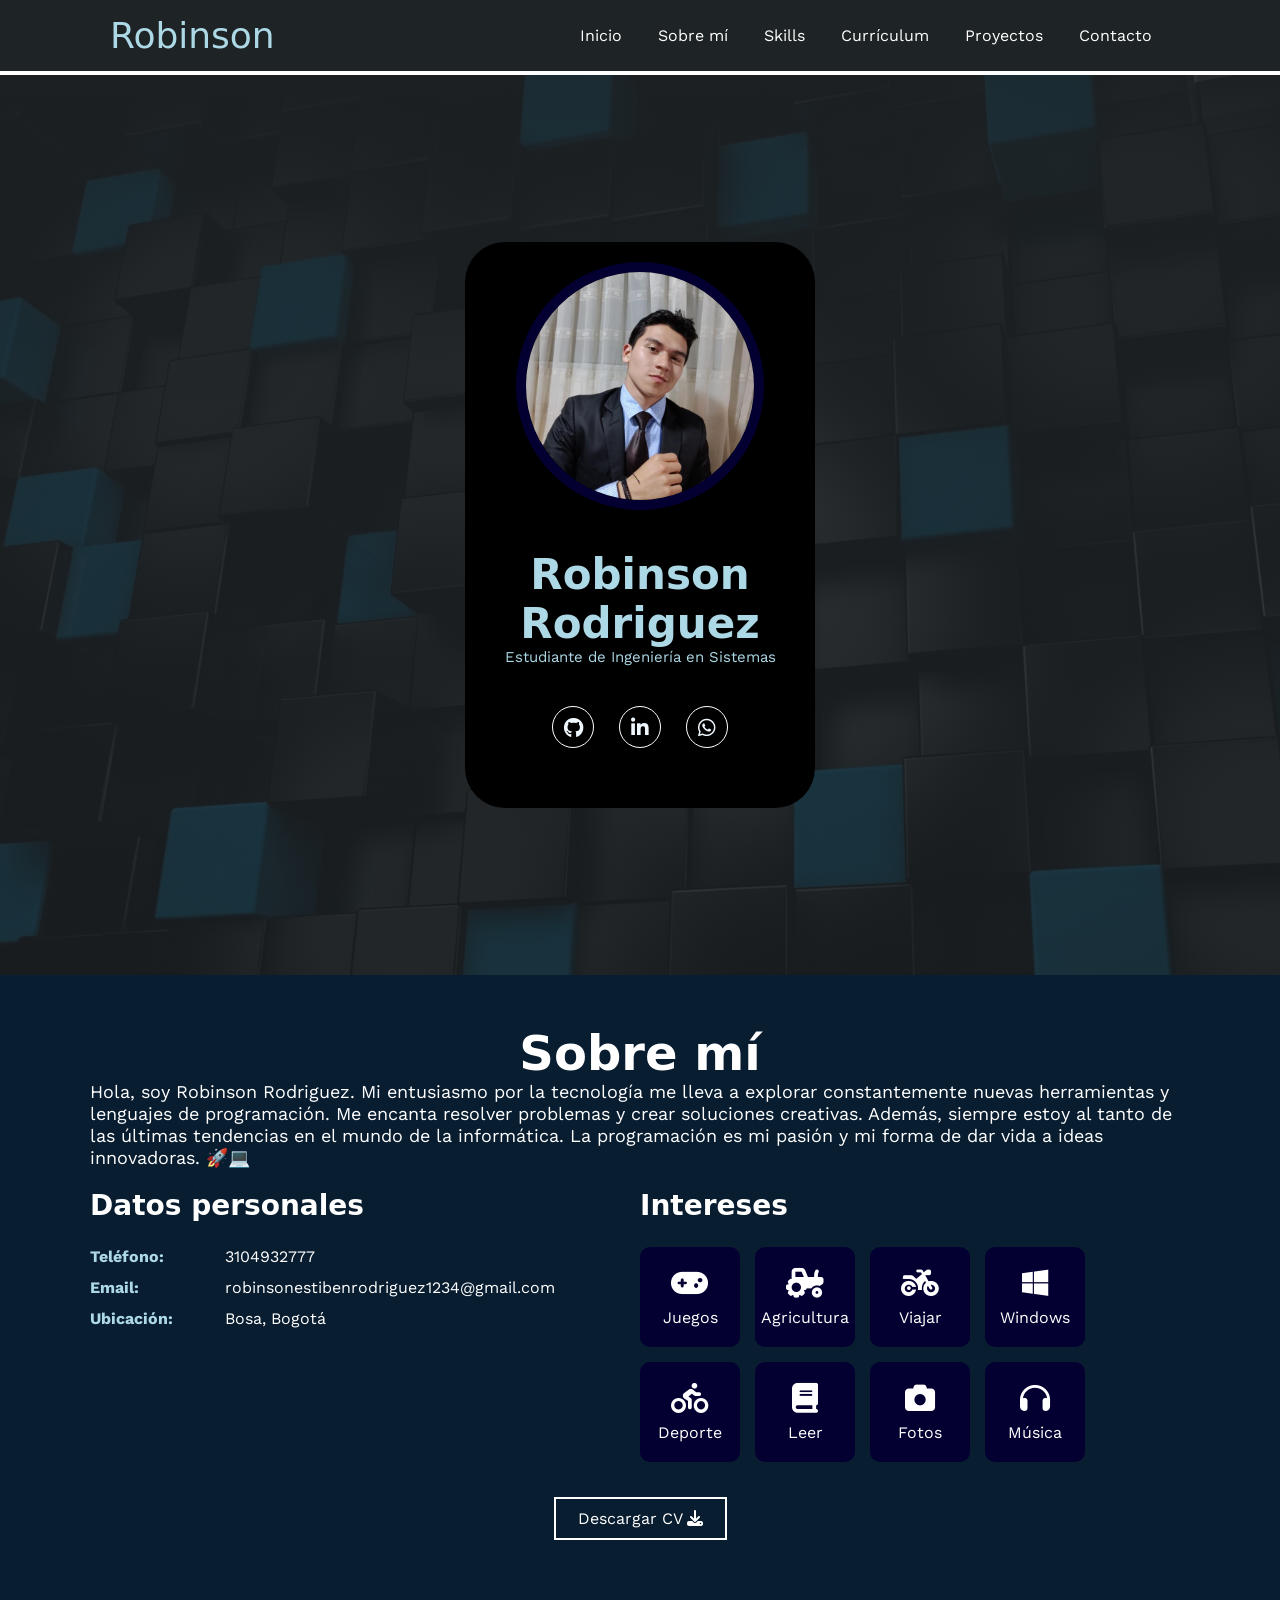
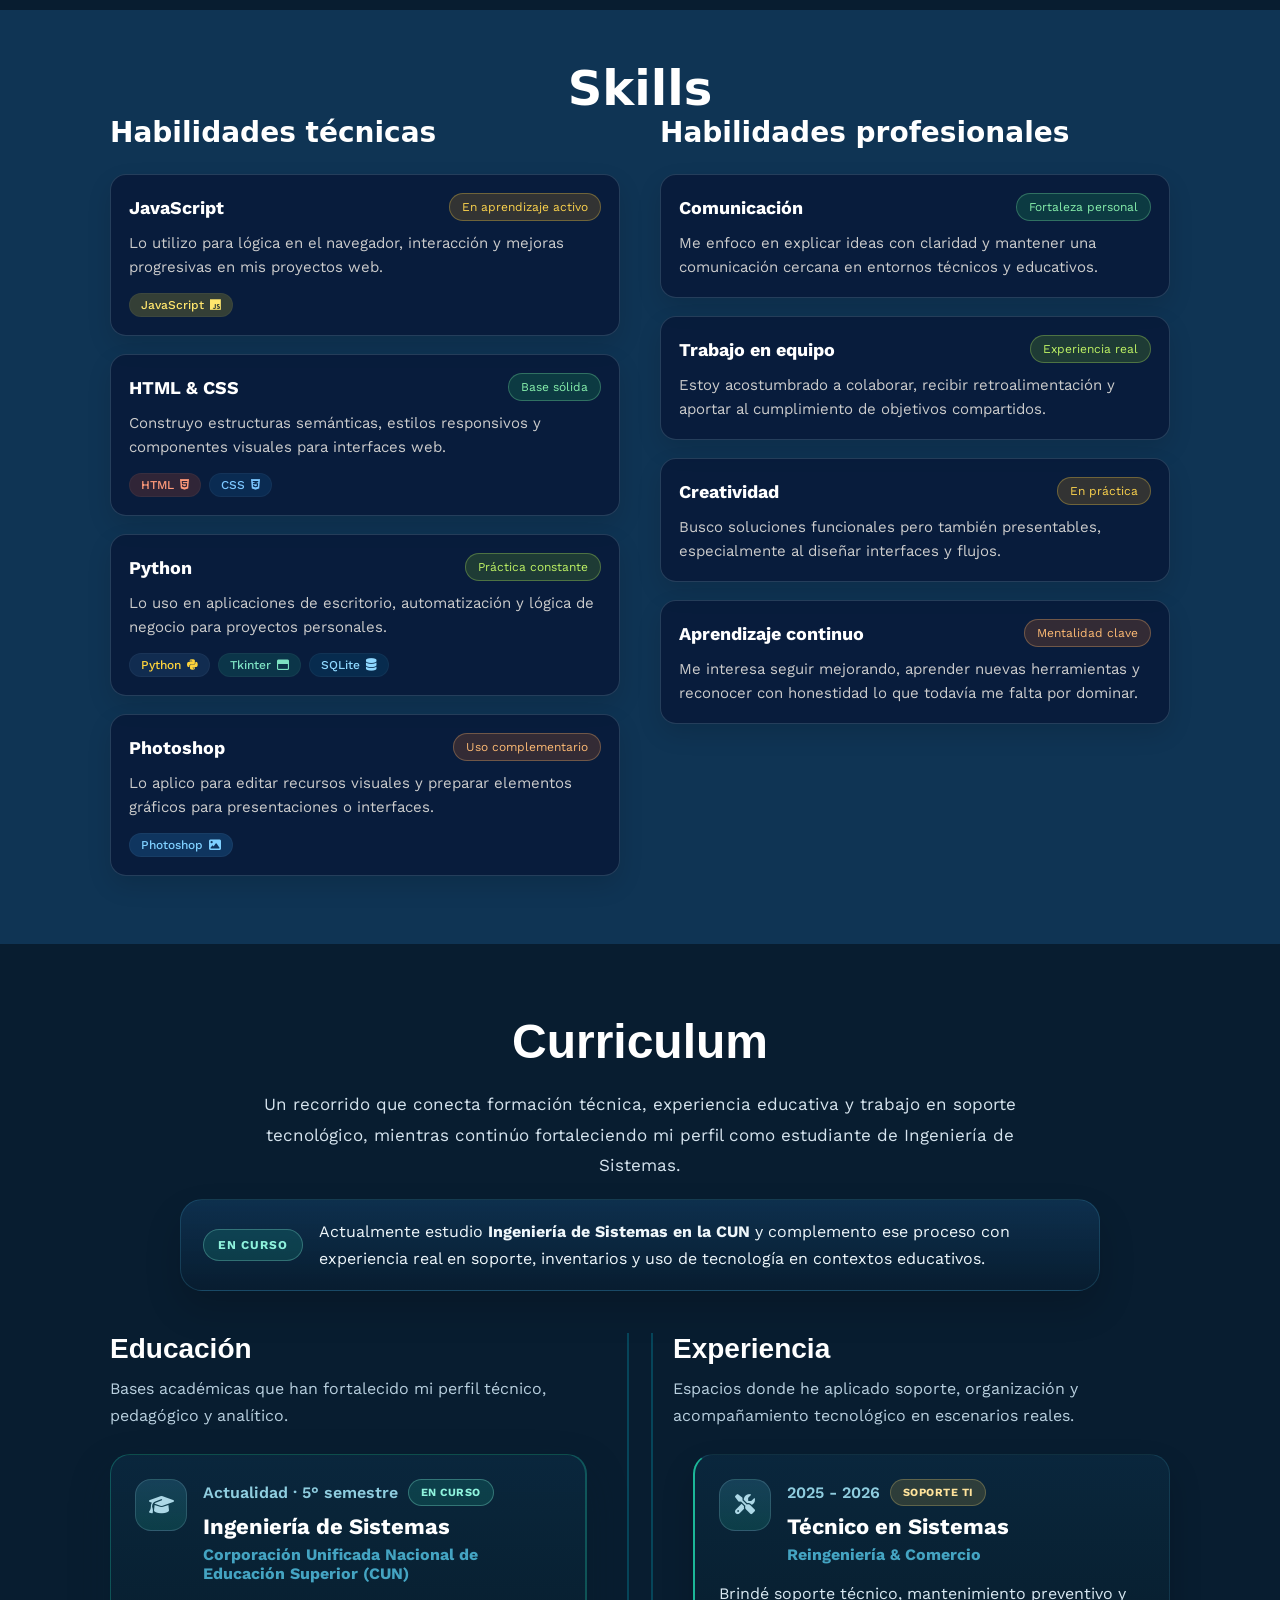
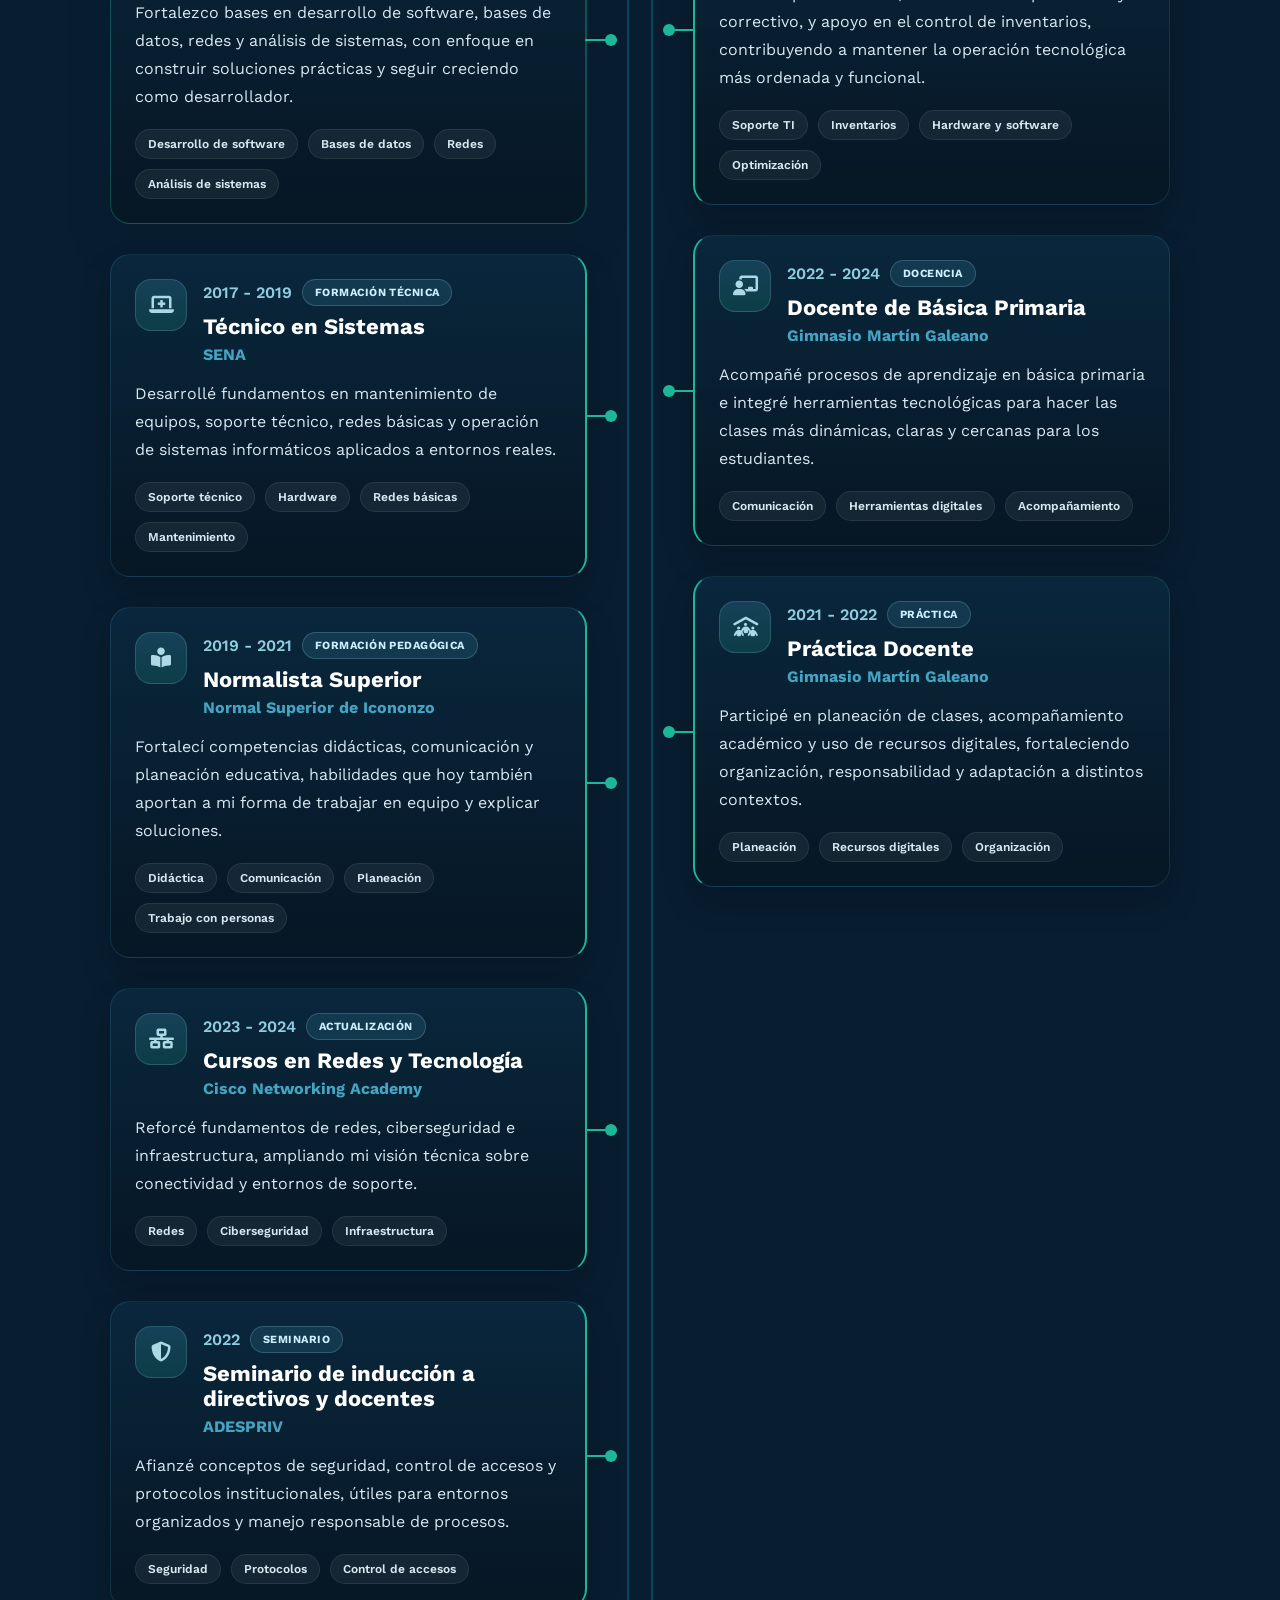
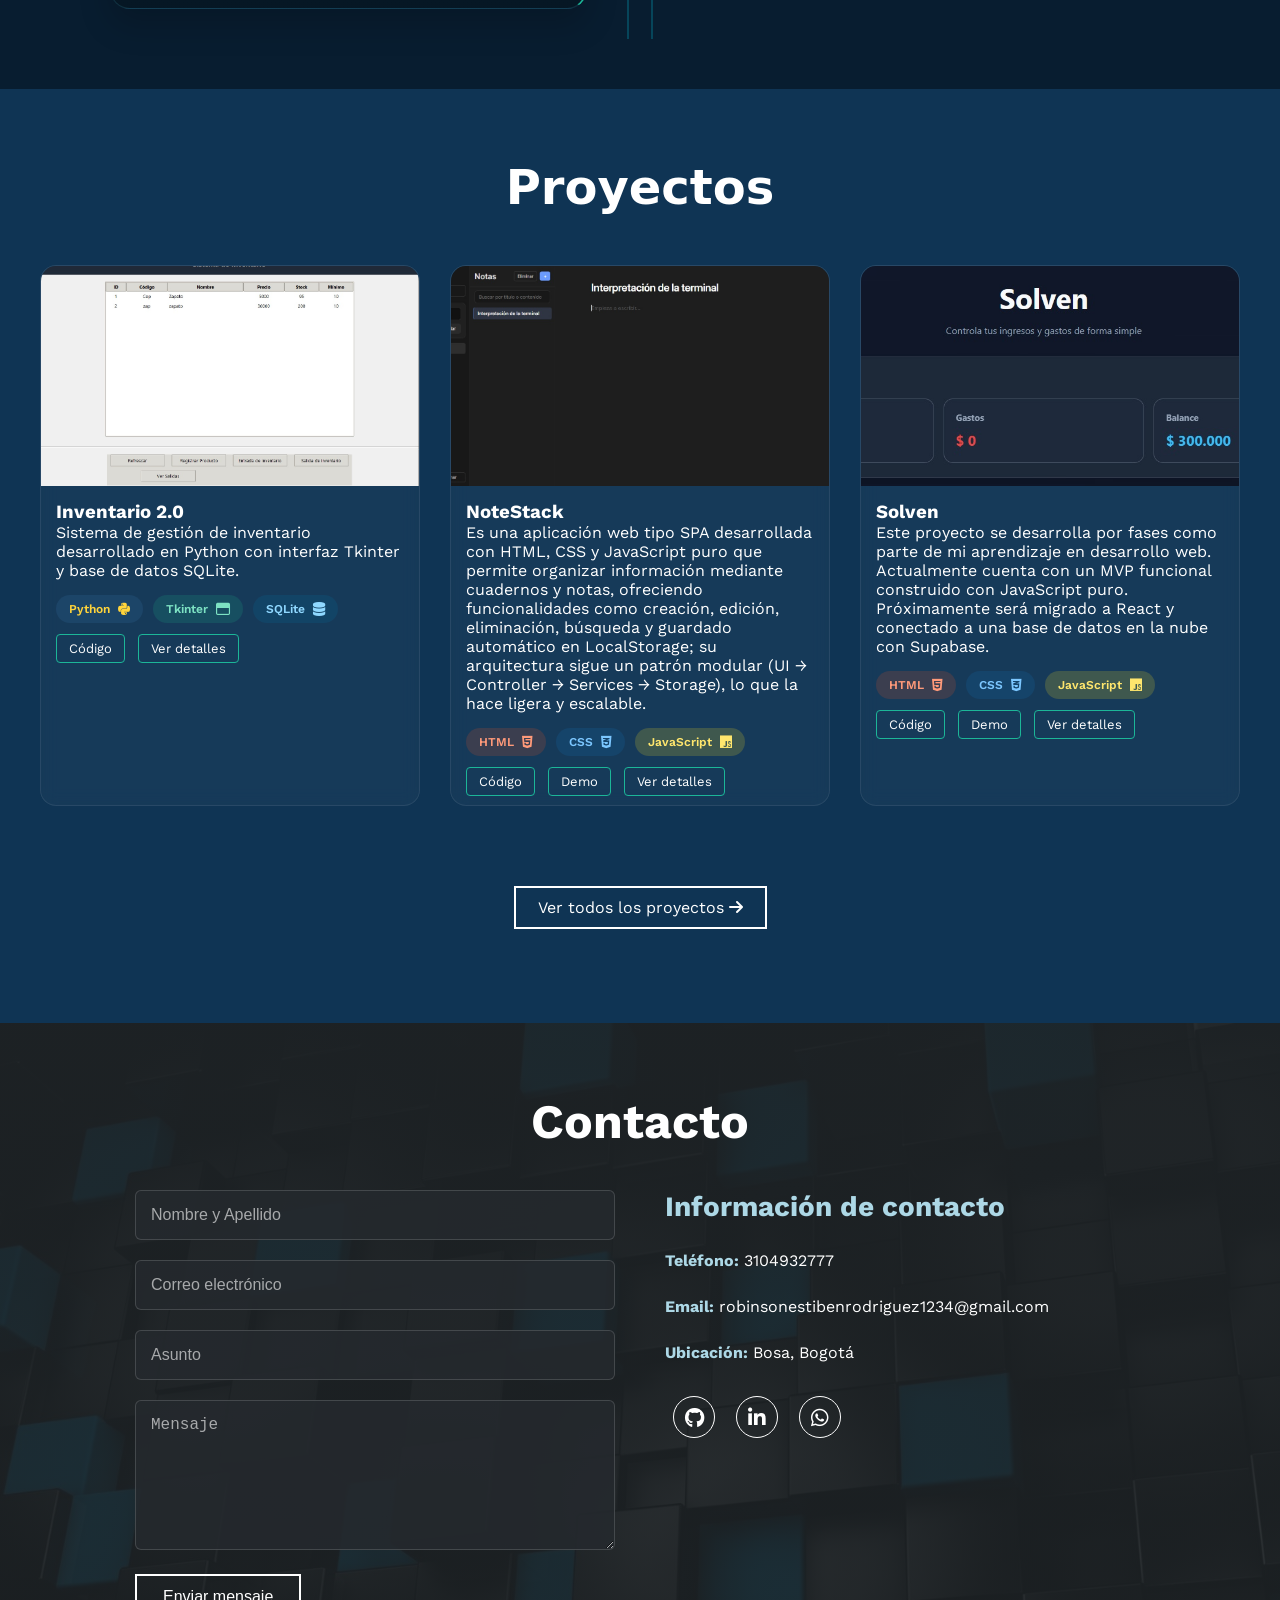
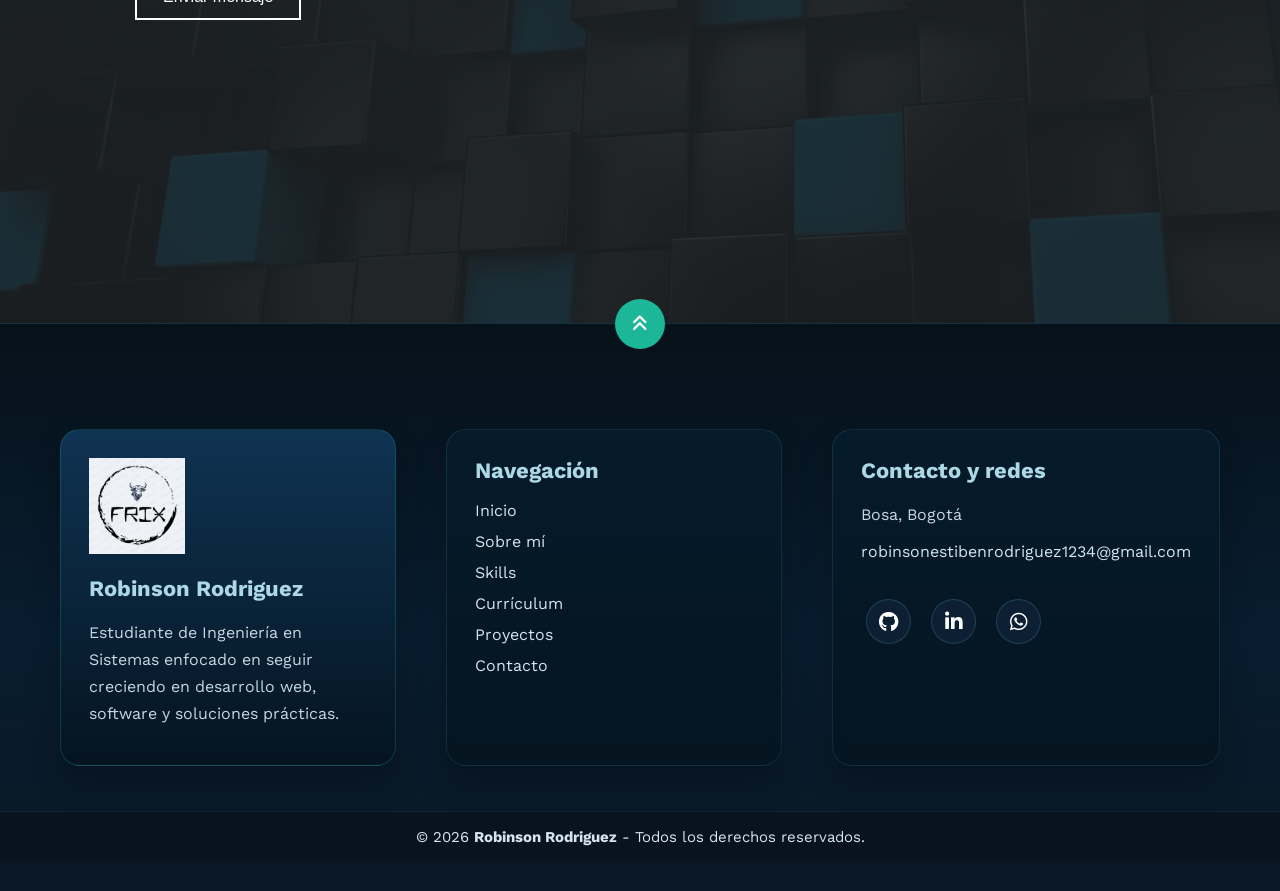
==== commit 53305e7b: "Queda pendiente mejorar los modales del proyectos.index" ====
--- a/index.html
+++ b/index.html
@@ -490,11 +490,7 @@
                             <a href="https://github.com/Frixix/Inventario-2.0#" target="_blank">Código</a>
                             <a href="javascript:void(0)" onclick="abrirModal('inventario')">Ver detalles</a>
                         </div>
-                        <div class="caracteristicas-proyecto">
-                            <span><i class="fa-solid fa-check-circle"></i> CRUD completo</span>
-                            <span><i class="fa-solid fa-check-circle"></i> Exportar a Excel</span>
-                            <span><i class="fa-solid fa-check-circle"></i> Búsqueda avanzada</span>
-                        </div>
+                        
                     </div>
                 </div>
 
@@ -535,6 +531,9 @@
                         </div>
                     </div>
                 </div>
+
+
+
 
                 <!-- Proyecto 3 -->
                 <div class="proyecto">
@@ -755,13 +754,13 @@
             <h3>Estructura del proyecto</h3>
 
             <pre>
-UI
-│
-├── Controller
-│
-├── Services
-│
-└── Storage (LocalStorage)
+            UI
+            │
+            ├── Controller
+            │
+            ├── Services
+            │
+            └── Storage (LocalStorage)
             </pre>
         </div>
     </div>
@@ -792,10 +791,10 @@
 
             <h3>Hoja de ruta</h3>
             <pre>
-Fase 1 · Actual  →  HTML + CSS + JavaScript + LocalStorage
-Fase 2           →  IndexedDB
-Fase 3           →  React
-Fase 4           →  Supabase + Autenticación + Nube
+                Fase 1 · Actual  →  HTML + CSS + JavaScript + LocalStorage
+                Fase 2           →  IndexedDB
+                Fase 3           →  React
+                Fase 4           →  Supabase + Autenticación + Nube
             </pre>
 
             <h3>Próximas mejoras</h3>
--- a/styles/estilo.css
+++ b/styles/estilo.css
@@ -2170,4 +2170,157 @@
     #imagen-galeria {
         max-height: 260px;
     }
-}+}
+
+ /* Estilos adicionales específicos para la página de proyectos */
+        
+        /* Active nav link */
+        nav ul li a.active {
+            color: var(--color-primary);
+        }
+        
+        /* Contenedor de imagen con overlay de lupa */
+        .card-img {
+            position: relative;
+            overflow: hidden;
+            cursor: pointer;
+        }
+        
+        .card-overlay {
+            position: absolute;
+            top: 0;
+            left: 0;
+            right: 0;
+            bottom: 0;
+            background: rgba(0, 0, 0, 0.6);
+            backdrop-filter: blur(3px);
+            display: flex;
+            align-items: center;
+            justify-content: center;
+            opacity: 0;
+            transition: opacity 0.4s ease;
+        }
+        
+        .card-proyecto:hover .card-overlay {
+            opacity: 1;
+        }
+        
+        .card-overlay i {
+            font-size: 48px;
+            color: white;
+            transform: scale(0.5);
+            transition: transform 0.4s cubic-bezier(0.175, 0.885, 0.32, 1.275);
+        }
+        
+        .card-proyecto:hover .card-overlay i {
+            transform: scale(1);
+        }
+        
+        /* Características del proyecto */
+        .caracteristicas-proyecto {
+            display: flex;
+            flex-wrap: wrap;
+            gap: 12px;
+            margin: 16px 0;
+            padding-top: 12px;
+            border-top: 1px solid rgba(255, 255, 255, 0.1);
+        }
+        
+        .caracteristicas-proyecto span {
+            font-size: 12px;
+            display: inline-flex;
+            align-items: center;
+            gap: 6px;
+            color: var(--color-text-muted);
+        }
+        
+        .caracteristicas-proyecto span i {
+            color: var(--color-primary);
+            font-size: 11px;
+        }
+        
+        /* Botón ver más */
+        .ver-mas-container {
+            margin-top: 60px;
+            text-align: center;
+        }
+        
+        .btn-ver-mas {
+            display: inline-flex;
+            align-items: center;
+            gap: 12px;
+            padding: 14px 32px;
+            background: linear-gradient(135deg, var(--color-primary), var(--color-accent));
+            color: #000;
+            text-decoration: none;
+            border-radius: 50px;
+            font-weight: 600;
+            transition: all 0.3s ease;
+            box-shadow: 0 4px 15px rgba(28, 182, 152, 0.3);
+        }
+        
+        .btn-ver-mas:hover {
+            transform: translateY(-3px);
+            box-shadow: 0 8px 25px rgba(28, 182, 152, 0.4);
+            gap: 16px;
+        }
+        
+        /* Botones de acción */
+        .btn-demo, .btn-code {
+            display: inline-flex;
+            align-items: center;
+            justify-content: center;
+            gap: 8px;
+        }
+        
+        /* Scroll suave */
+        html {
+            scroll-behavior: smooth;
+        }
+        
+        /* Ajuste para el header fixed */
+        body {
+            padding-top: 75px;
+        }
+        
+        @media screen and (max-width: 768px) {
+            body {
+                padding-top: 72px;
+            }
+            
+            .card-overlay i {
+                font-size: 36px;
+            }
+            
+            .caracteristicas-proyecto {
+                gap: 8px;
+            }
+            
+            .caracteristicas-proyecto span {
+                font-size: 10px;
+            }
+        }
+        
+        /* Asegurar que las tecnologías tengan el mismo estilo que en el portafolio */
+        .tecnologias {
+            margin: 15px 0;
+            display: flex;
+            flex-wrap: wrap;
+            gap: 10px;
+        }
+        
+        .tech-pill {
+            display: inline-flex;
+            align-items: center;
+            gap: 6px;
+            font-size: 12px;
+            padding: 5px 12px;
+            border-radius: 20px;
+            font-weight: 500;
+            transition: all 0.3s ease;
+        }
+        
+        /* Los colores ya están definidos en tu CSS principal, solo aseguramos consistencia */
+        .tech-pill:hover {
+            transform: translateY(-2px);
+        }
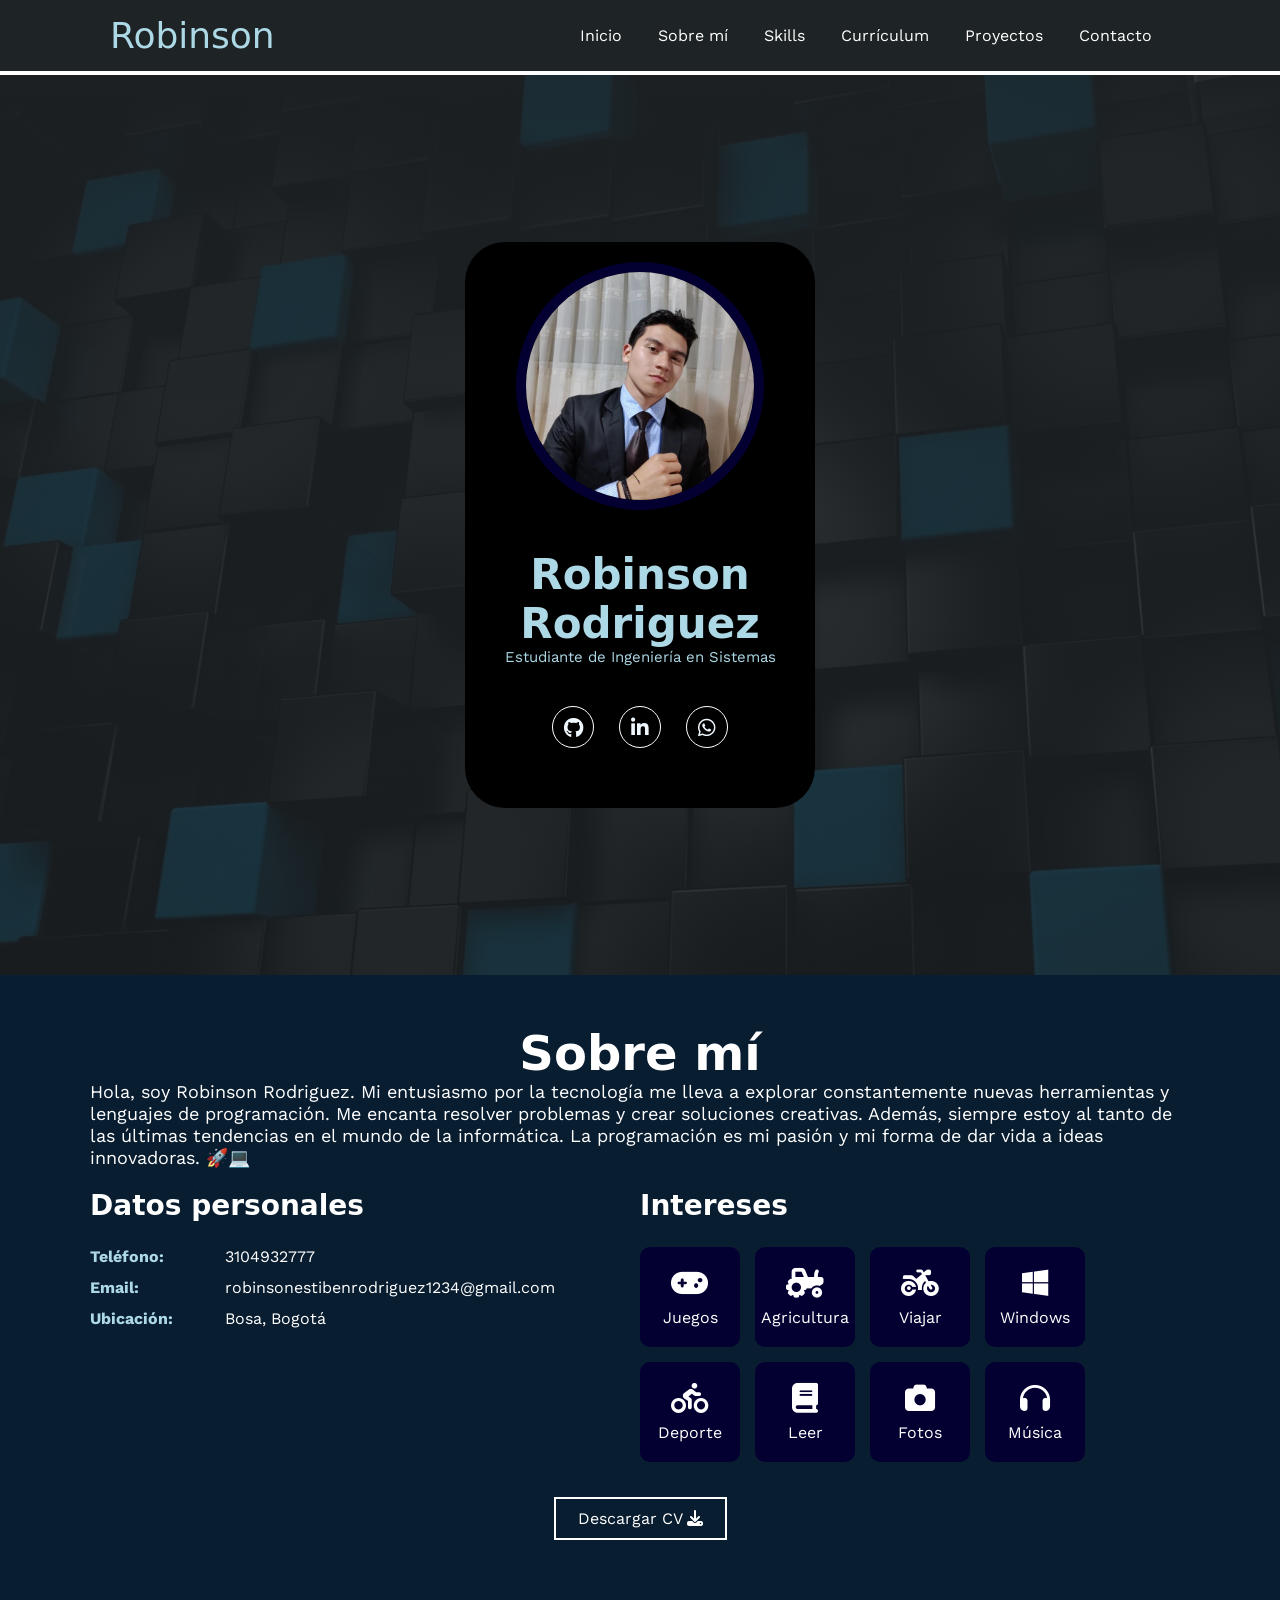
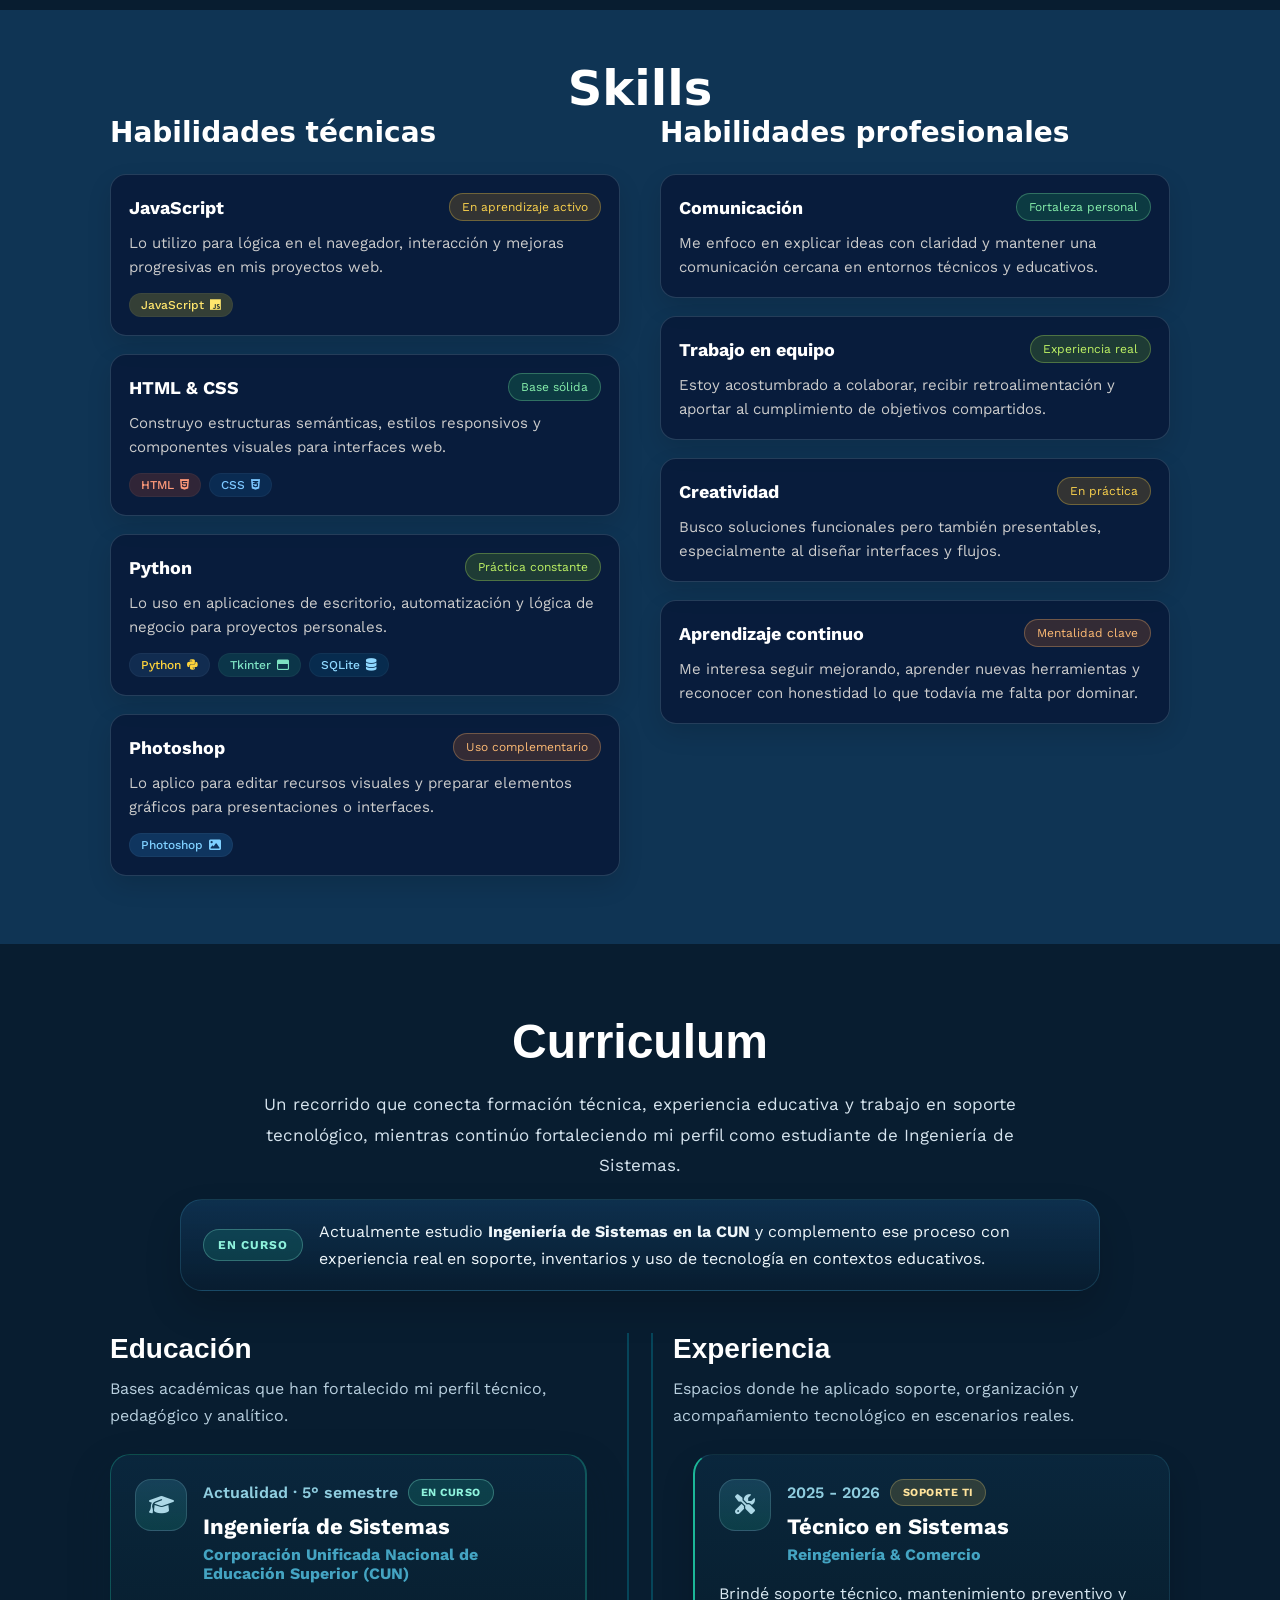
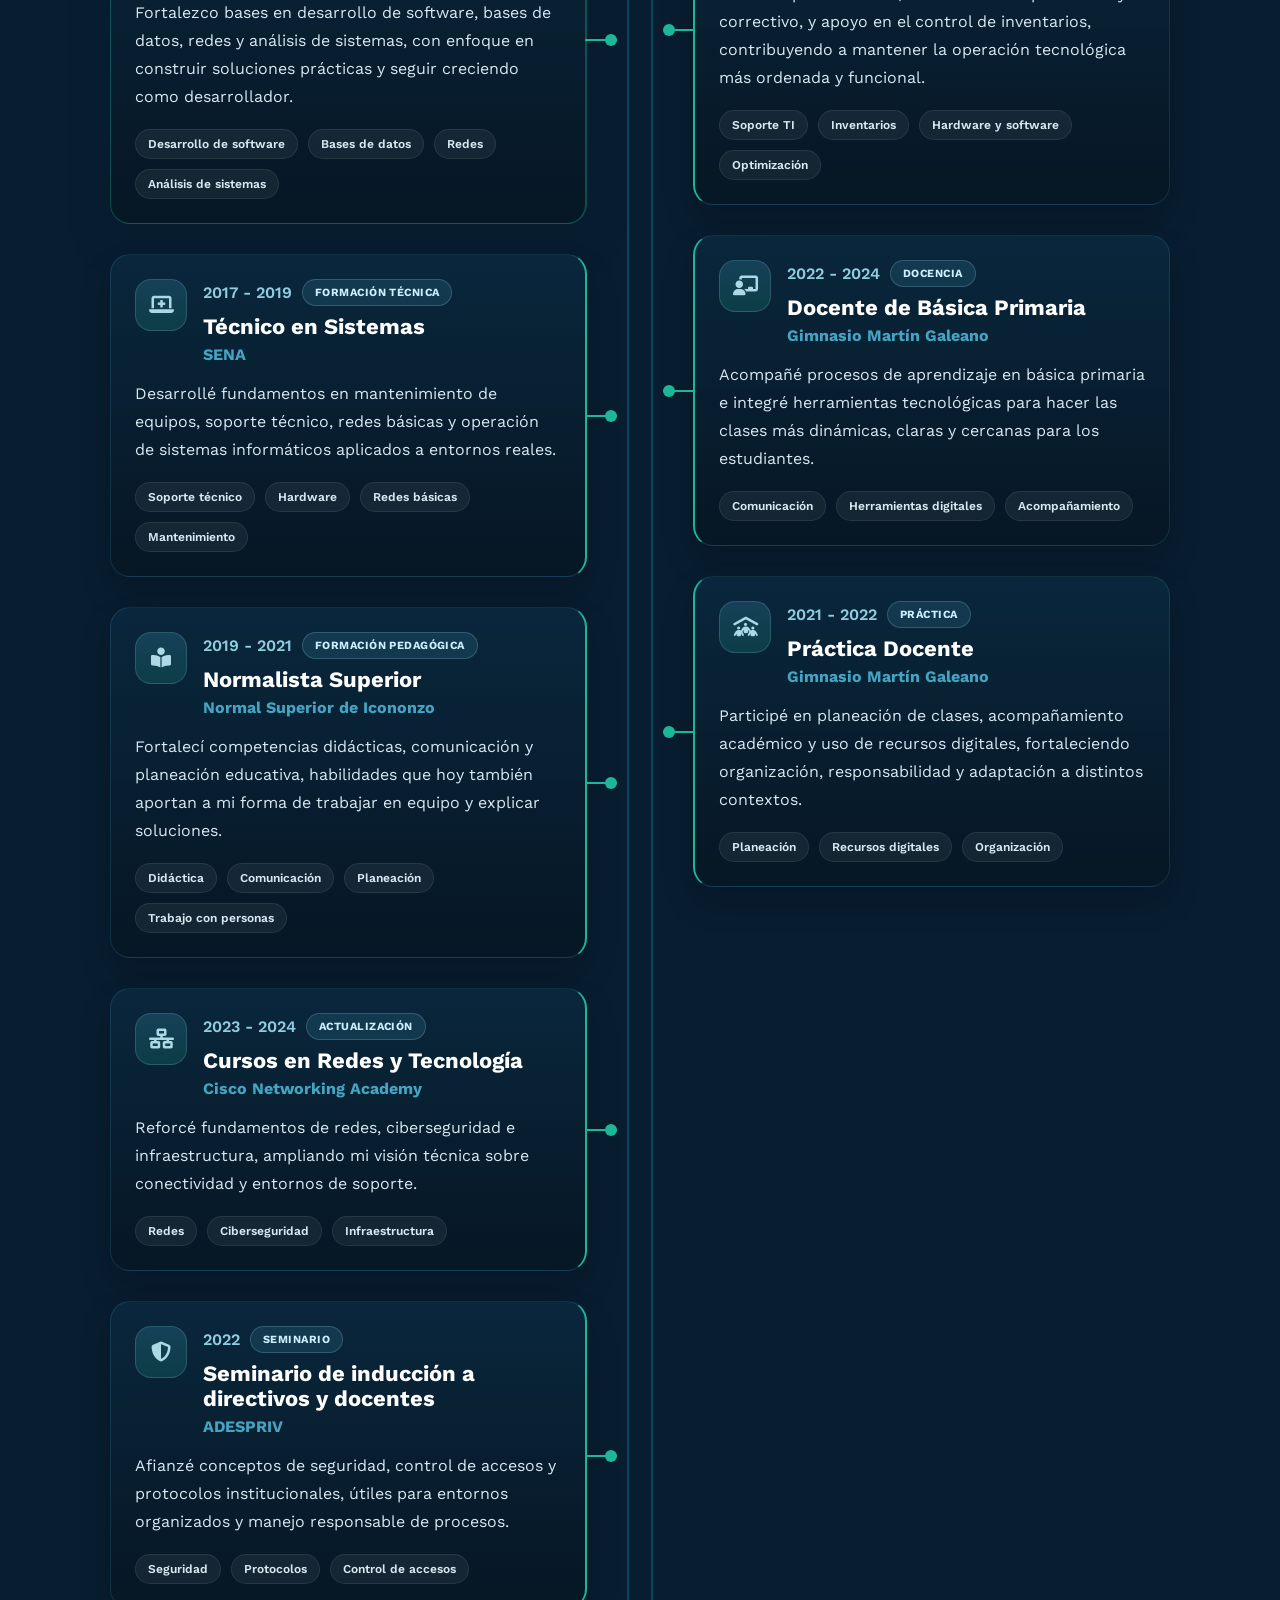
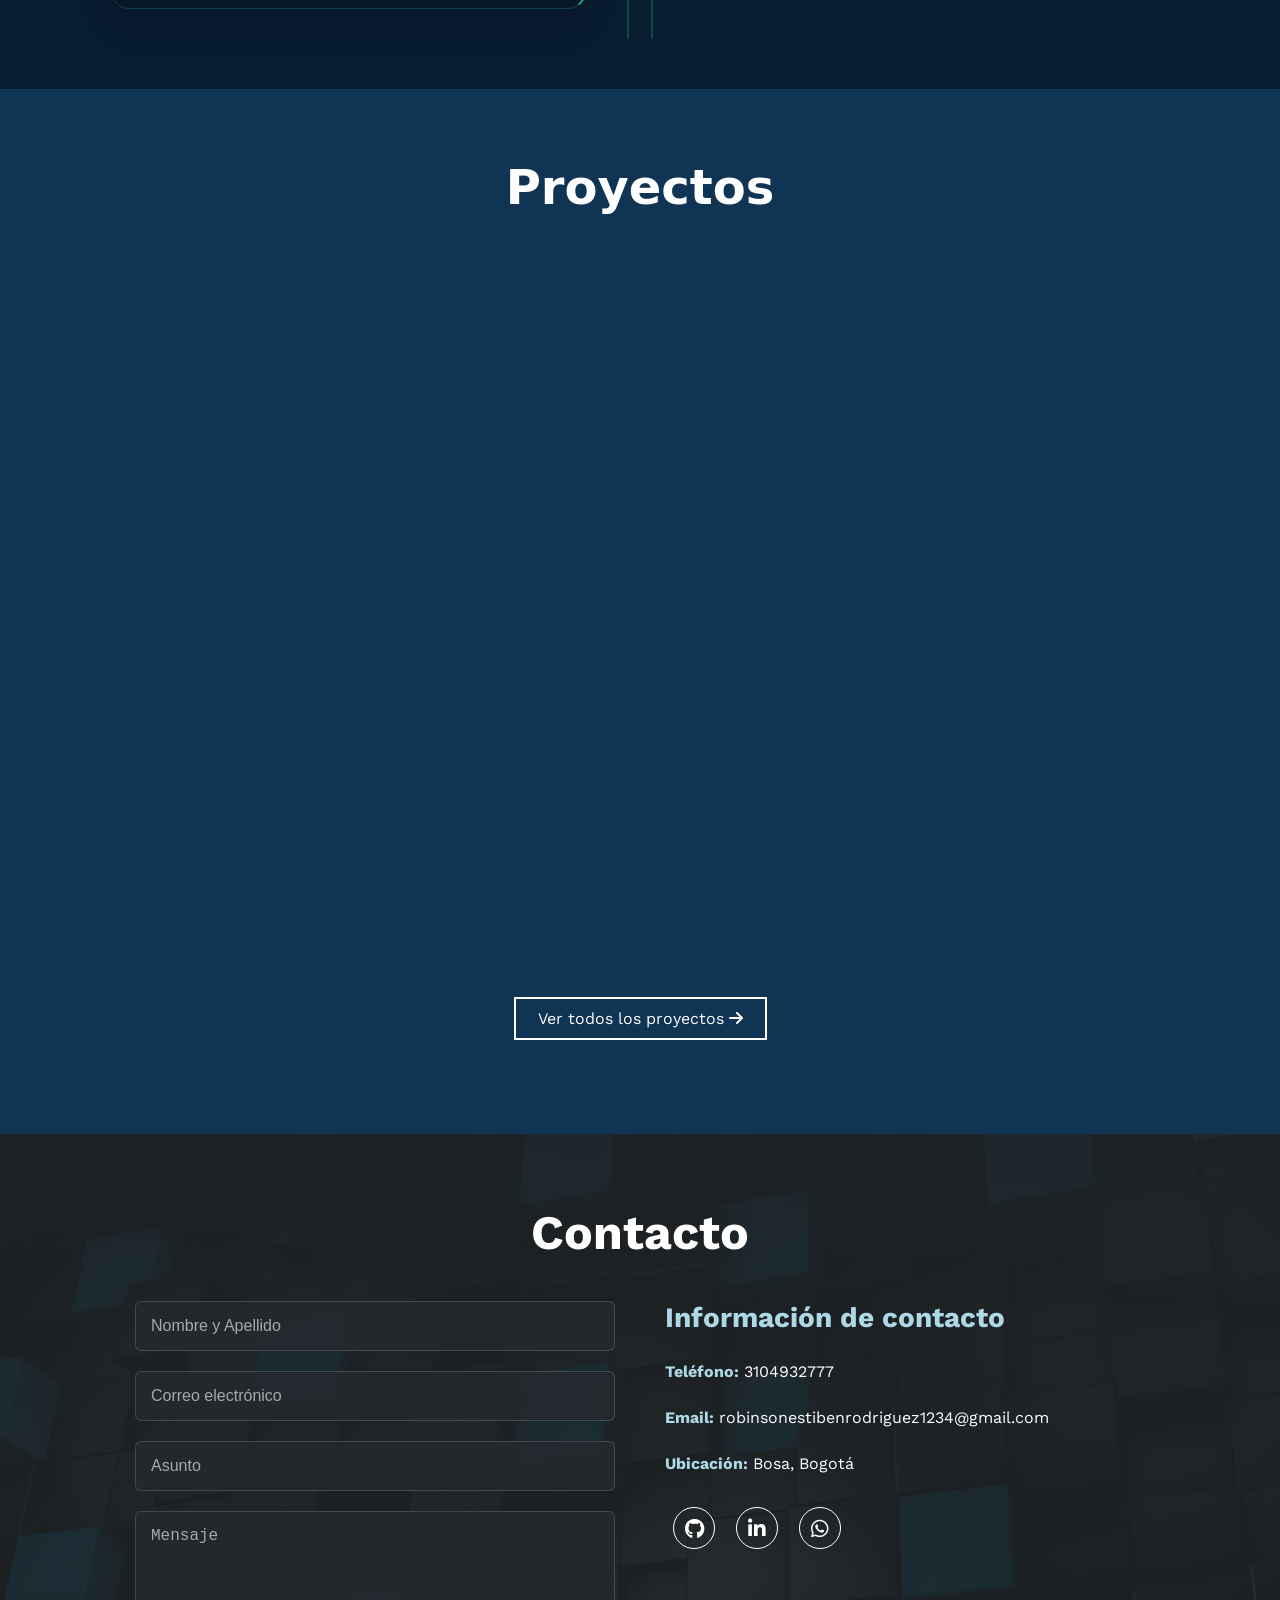
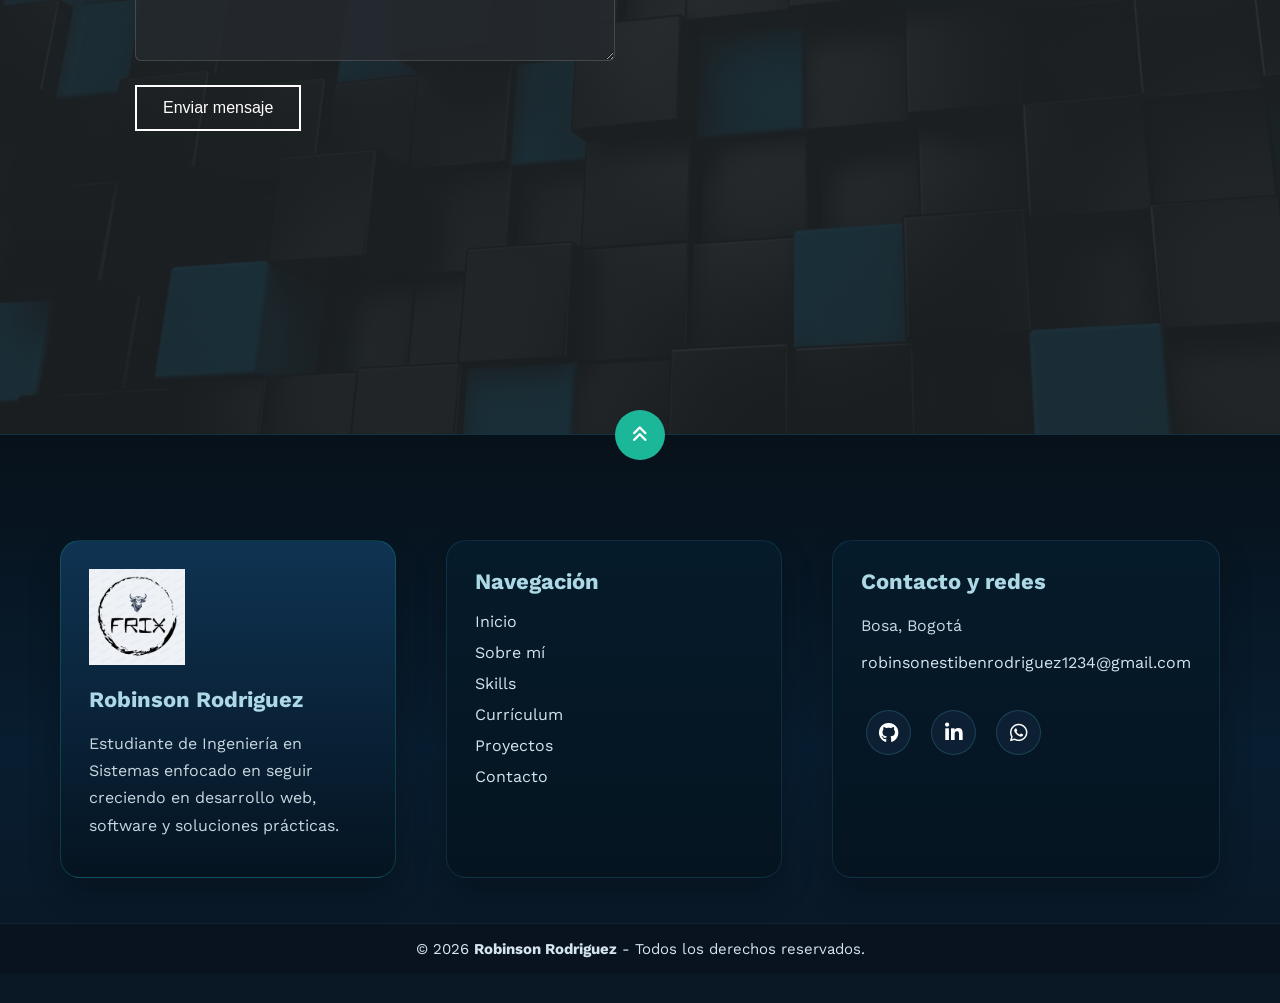
==== commit b1a620bf: "Mejora de las cards de la página principal" ====
--- a/index.html
+++ b/index.html
@@ -113,7 +113,7 @@
                     </div>
                 </div>
             </div>
-            <a class="btn-cv" href="./Hoja de vida/CV_ROBINSON_RODRIGUEZ.pdf.pdf" download>
+            <a class="btn-cv" href="./Hoja de vida/HV_ROBINSON_RODRIGUEZ_desarrollo.pdf" download>
                 Descargar CV <i class="fa-solid fa-download"></i>
                 <span class="overlay"></span>
             </a>
@@ -461,53 +461,61 @@
             <h1>Proyectos</h1>
             <div class="galeria">
 
-                <!-- Proyecto 1 -->
-                <div class="proyecto">
-                    <div class="proyecto-img">
-                        <img 
-                            src="img/proyectos/Inventario_2.0/inventario_inicio.jpg"
-                            alt="Sistema de inventario desarrollado en Python"
-                            onclick="abrirGaleria('inventario')"
-                            style="cursor:pointer;"
-                        >
-                    </div>
-
-                    <div class="proyecto-info">
-                        <h3>Inventario 2.0</h3>
-
-                        <p>
-                            Sistema de gestión de inventario desarrollado en Python
-                            con interfaz Tkinter y base de datos SQLite.
-                        </p>
-
-                        <div class="tecnologias">
-                            <span class="tech-pill tech-python">Python <i class="fa-brands fa-python"></i></span>
-                            <span class="tech-pill tech-tkinter">Tkinter <i class="fa-regular fa-window-maximize"></i></span>
-                            <span class="tech-pill tech-sqlite">SQLite <i class="fa-solid fa-database"></i></span>
-                        </div>
-
-                        <div class="proyecto-links">
-                            <a href="https://github.com/Frixix/Inventario-2.0#" target="_blank">Código</a>
-                            <a href="javascript:void(0)" onclick="abrirModal('inventario')">Ver detalles</a>
-                        </div>
-                        
-                    </div>
-                </div>
-
-                <!-- Proyecto 2 -->
-                <div class="proyecto">
-                    <div class="proyecto-img">
-                        <img 
-                            src="./img/proyectos/Notestack/pantalla_principal.jpg"
-                            alt="Cuaderno virtual desarrollado con JavaScript, HTML y CSS"
-                            onclick="abrirGaleria('notestack')"
-                            style="cursor:pointer;"
-                        >
-                    </div>
-
-                    <div class="proyecto-info">
-                        <h3>NoteStack</h3>
-
+
+                    <!-- PROYECTO 1 - El que vamos a dejar con el modal  -->
+                    <div class="card-proyecto" data-categoria="python">
+                        <div class="card-img">
+                            <img 
+                                src="img/proyectos/Inventario_2.0/inventario_inicio.jpg"
+                                alt="Sistema de inventario desarrollado en Python"
+                                onclick="abrirGaleria('inventario')"
+                            >
+                            <div class="card-overlay">
+                                <i class="fa-solid fa-magnifying-glass-plus"></i>
+                            </div> 
+                        </div>
+                        <div class="proyecto-img">
+                        </div>
+                        <div class="card-content">
+                            <h3>Sistema de Inventario 2.0</h3>
+                            <p>Sistema completo de gestión de inventario desarrollado con Python, interfaz gráfica moderna con Tkinter y base de datos SQLite.</p>
+                            
+                            <!-- REUTILIZANDO LAS CLASES DE TECNOLOGÍAS EXISTENTES -->
+                            <div class="tecnologias">
+                                <span class="tech-pill tech-python"><i class="fa-brands fa-python"></i> Python</span>
+                                <span class="tech-pill tech-tkinter"><i class="fa-regular fa-window-maximize"></i> Tkinter</span>
+                                <span class="tech-pill tech-sqlite"><i class="fa-solid fa-database"></i> SQLite</span>
+                                <span class="tech-pill tech-python"><i class="fa-solid fa-chart-line"></i> Reportes</span>
+                            </div>
+                            
+                            <div class="caracteristicas-proyecto">
+                                <span><i class="fa-solid fa-check-circle"></i> CRUD completo</span>
+                                <span><i class="fa-solid fa-check-circle"></i> Exportar a Excel</span>
+                                <span><i class="fa-solid fa-check-circle"></i> Búsqueda avanzada</span>
+                            </div>
+                            
+                            <div class="acciones">
+                                <a href="https://github.com/Frixix/Inventario-2.0" class="btn-code" target="_blank"><i class="fa-brands fa-github"></i> Código</a>
+                            </div>
+                        </div>
+                    </div>
+
+                    <!-- PROYECTO 2 - E-commerce Landing Page -->
+                    <div class="card-proyecto" data-categoria="web javascript">
+                        <div class="card-img">
+                            <img 
+                                src="./img/proyectos/Notestack/pantalla_principal.jpg"
+                                alt="Cuaderno virtual desarrollado con JavaScript, HTML y CSS"
+                                onclick="abrirGaleria('notestack')"
+                            >
+                        <div class="card-overlay">
+                        <div class="card-overlay">
+                            <i class="fa-solid fa-magnifying-glass-plus"></i>
+                        </div>
+                            </div>
+                        </div>
+                        <div class="card-content">
+                            <h3>NoteStack</h3>
                         <p>
                             Es una aplicación web tipo SPA desarrollada con HTML, 
                             CSS y JavaScript puro que permite organizar información mediante cuadernos y notas, 
@@ -517,25 +525,73 @@
                             (UI → Controller → Services → Storage), 
                             lo que la hace ligera y escalable.
                         </p>
-
-                        <div class="tecnologias">
-                            <span class="tech-pill tech-html">HTML <i class="fa-brands fa-html5"></i></span>
-                            <span class="tech-pill tech-css">CSS <i class="fa-brands fa-css3-alt"></i></span>
-                            <span class="tech-pill tech-javascript">JavaScript <i class="fa-brands fa-js"></i></span>
-                        </div>
-
-                        <div class="proyecto-links">
-                            <a href="https://github.com/Frixix/NoteStack" target="_blank">Código</a>
-                            <a href="https://frixix.github.io/NoteStack/" target="_blank">Demo</a>
-                            <a href="javascript:void(0)" onclick="abrirModal('notestack')">Ver detalles</a>
-                        </div>
-                    </div>
-                </div>
-
-
-
-
-                <!-- Proyecto 3 -->
+                            <!-- REUTILIZANDO LAS CLASES DE TECNOLOGÍAS EXISTENTES -->
+                            <div class="tecnologias">
+                                <span class="tech-pill tech-html"><i class="fa-brands fa-html5"></i> HTML5</span>
+                                <span class="tech-pill tech-css"><i class="fa-brands fa-css3-alt"></i> CSS3</span>
+                                <span class="tech-pill tech-javascript"><i class="fa-brands fa-js"></i> JavaScript</span>
+                            </div>
+                            
+                            <div class="caracteristicas-proyecto">
+                                <span><i class="fa-solid fa-check-circle"></i> LocalStorage</span>
+                                <span><i class="fa-solid fa-check-circle"></i> Responsive 100%</span>
+                            </div>
+                            
+                            <div class="acciones">
+                                <a href="https://frixix.github.io/NoteStack/" class="btn-demo" target="_blank"><i class="fa-solid fa-eye"></i> Ver proyecto</a>
+                                <a href="https://github.com/Frixix/NoteStack" class="btn-code" target="_blank"><i class="fa-brands fa-github"></i> Código</a>
+                            </div>
+                        </div>
+                    </div>
+
+
+
+                                        <!-- PROYECTO 3 - TaskFlow App -->
+                    <div class="card-proyecto" data-categoria="javascript fullstack">
+                        <div class="card-img">
+                            <img 
+                                src="./img/proyectos/Solven/solven.jpg"
+                                alt="Solven - App de finanzas personales"
+                                onclick="abrirGaleria('solven')"
+                                style="cursor:pointer;"
+                            >
+                            <div class="card-overlay">
+                                <i class="fa-solid fa-magnifying-glass-plus"></i>
+                            </div>
+                        </div>
+                        <div class="card-content">
+                            <h3>Solven</h3>
+                        <p>
+                            Este proyecto se desarrolla por fases como parte de mi aprendizaje en desarrollo web.
+                            Actualmente cuenta con un MVP funcional construido con JavaScript puro.
+                            Próximamente será migrado a React y conectado a una base de datos en la nube con Supabase.
+                        </p>
+                            <!-- REUTILIZANDO LAS CLASES DE TECNOLOGÍAS EXISTENTES -->
+                            <div class="tecnologias">
+
+                                <span class="tech-pill tech-html">HTML <i class="fa-brands fa-html5"></i></span>
+                                <span class="tech-pill tech-css">CSS <i class="fa-brands fa-css3-alt"></i></span>
+                                <span class="tech-pill tech-javascript">JavaScript <i class="fa-brands fa-js"></i></span>
+
+                            </div>
+                            
+                            <div class="caracteristicas-proyecto">
+                                <span><i class="fa-solid fa-check-circle"></i> Drag & Drop</span>
+                                <span><i class="fa-solid fa-check-circle"></i> Modo oscuro</span>
+                                <span><i class="fa-solid fa-check-circle"></i> Exportar datos</span>
+                            </div>
+                            
+                            <div class="acciones">
+                                <a href="https://github.com/Frixix/Solven" class="btn-demo" target="_blank"><i class="fa-solid fa-eye"></i> Ver proyecto</a>
+                                <a href="https://frixix.github.io/Solven/" class="btn-code" target="_blank"><i class="fa-brands fa-github"></i> Código</a>
+                            </div>
+                        </div>
+                    </div>
+
+
+
+
+                <!-- Proyecto 3  Se cambia por completo las card para implementar el nuevo diseño, por lo que este código queda como referencia pero no se utiliza en esta versión final 
                 <div class="proyecto">
                     <div class="proyecto-img">
                         <img 
@@ -568,6 +624,7 @@
                         </div>
                     </div>
                 </div>
+                -->
 
             </div>
         <div class="proyectos-cta">
--- a/styles/estilo.css
+++ b/styles/estilo.css
@@ -1,57 +1,80 @@
 /* ============================= */
 /* FUENTES */
 /* ============================= */
+
+/* Importa la fuente "Work Sans" desde Google Fonts (normal e itálica) */
 @import url('https://fonts.googleapis.com/css2?family=Work+Sans:ital@0;1&display=swap');
 
+
 /* ============================= */
 /* VARIABLES GLOBALES */
 /* ============================= */
+
+/* Define tokens de diseño reutilizables en todo el CSS mediante var(--nombre) */
 :root {
-    --color-bg-dark: #081d30;
-    --color-bg-mid: #0f3454;
-    --color-surface: #252A2E;
-    --color-surface-strong: #020020;
-
-    --color-primary: #1cb698;
-    --color-accent: #44a4c2;
-    --color-accent-soft: #add8e6;
-
-    --color-text: #ffffff;
-    --color-text-muted: #ccc;
-}
+    --color-bg-dark: #081d30;           /* Fondo oscuro principal */
+    --color-bg-mid: #0f3454;            /* Fondo azul intermedio */
+    --color-surface: #252A2E;           /* Superficie de tarjetas/paneles */
+    --color-surface-strong: #020020;    /* Superficie muy oscura (casi negra con tono azul) */
+
+    --color-primary: #1cb698;           /* Color principal (verde-turquesa) */
+    --color-accent: #44a4c2;            /* Color de acento (azul claro) */
+    --color-accent-soft: #add8e6;       /* Acento suave (azul muy claro) */
+
+    --color-text: #ffffff;              /* Texto principal (blanco) */
+    --color-text-muted: #ccc;           /* Texto secundario/atenuado (gris) */
+}
+
 
 /* ============================= */
 /* RESET GLOBAL */
 /* ============================= */
+
+/* Elimina márgenes y rellenos por defecto del navegador en todos los elementos.
+   box-sizing: border-box hace que el padding y el borde se incluyan
+   dentro del ancho/alto declarado, evitando desbordamientos inesperados. */
 * {
     margin: 0;
     padding: 0;
     box-sizing: border-box;
 }
 
+
 /* ============================= */
 /* BASE HTML / BODY */
 /* ============================= */
+
+/* scroll-behavior: smooth → el scroll animado al hacer clic en anclas (#sección)
+   scroll-padding-top: compensa el header fijo al hacer scroll a una sección */
 html {
     scroll-behavior: smooth;
     scroll-padding-top: 40px;
 }
 
+/* Fuente base de todo el sitio. padding-top deja espacio para el header fijo */
 body {
     font-family: 'Work Sans', sans-serif;
     padding-top: 75px;
 }
 
+
 /* ============================= */
 /* SCROLL SECCIONES */
 /* ============================= */
+
+/* Cuando el navegador hace scroll automático a una sección con id,
+   deja un margen superior para que el contenido no quede detrás del header */
 section[id] {
     scroll-margin-top: 40px;
 }
 
+
 /* ============================= */
 /* HEADER / NAVEGACIÓN */
 /* ============================= */
+
+/* Barra de navegación fija en la parte superior de la pantalla.
+   z-index: 99 la mantiene por encima del contenido al hacer scroll */
 .contenedor-header {
     background-color: #1e2326;
     position: fixed;
@@ -61,15 +84,17 @@
     z-index: 99;
 }
 
+/* Header interno centrado y con distribución flex entre logo y nav */
 .contenedor-header header {
     max-width: 1100px;
     margin: auto;
     padding: 15px 20px;
     display: flex;
-    justify-content: space-between;
+    justify-content: space-between; /* Logo a la izquierda, nav a la derecha */
     align-items: center;
 }
 
+/* Estilo del enlace del logo: fuente del sistema, grande y en color suave */
 .contenedor-header header .logo a {
     font-family: system-ui, -apple-system, BlinkMacSystemFont, 'Segoe UI', Roboto, Oxygen, Ubuntu, Cantarell, 'Open Sans', 'Helvetica Neue', sans-serif;
     font-size: 36px;
@@ -77,23 +102,27 @@
     text-decoration: none;
 }
 
+/* Lista del menú en fila horizontal, sin viñetas */
 .contenedor-header header nav ul {
     display: flex;
     list-style: none;
 }
 
+/* Links del menú: sin subrayado, transición suave de color */
 .contenedor-header header nav ul li a {
     color: var(--color-text);
     margin: 0 15px;
     padding: 3px;
     text-decoration: none;
-    transition: .5s;
-}
-
+    transition: .5s; /* Animación al cambiar color en hover */
+}
+
+/* Cambia el color del link al pasar el mouse */
 .contenedor-header header nav ul li a:hover {
     color: var(--color-primary);
 }
 
+/* Botón hamburguesa para móviles: oculto por defecto, se muestra con media queries */
 .nav-responsive {
     display: none;
     background-color: #0b5b67;
@@ -103,161 +132,192 @@
     cursor: pointer;
 }
 
+
 /* ============================= */
 /* BOTÓN GLOBAL UNIFICADO */
 /* ============================= */
+
+/* Botón transparente con borde blanco. El truco del "overlay" permite
+   un efecto de relleno deslizante al hacer hover */
 .btn-cv {
     cursor: pointer;
     background-color: transparent;
     border: 2px solid var(--color-text);
-    width: fit-content;
+    width: fit-content;        /* Solo ocupa el ancho de su contenido */
     display: inline-block;
     margin: 20px auto;
     padding: 10px 22px;
     font-size: 16px;
     color: var(--color-text);
-    position: relative;
+    position: relative;        /* Necesario para posicionar el overlay hijo */
     z-index: 10;
     text-decoration: none;
-    overflow: hidden;
-}
-
+    overflow: hidden;          /* Oculta el overlay cuando su ancho es 0 */
+}
+
+/* Capa de relleno que se desliza de izquierda a derecha en hover.
+   Empieza con ancho 0 y se expande al 100% */
 .btn-cv .overlay {
     position: absolute;
     top: 0;
     left: 0;
-    width: 0;
+    width: 0;                  /* Oculto por defecto */
     height: 100%;
     background-color: var(--color-accent);
-    z-index: -1;
+    z-index: -1;               /* Queda detrás del texto */
     transition: 0.6s ease;
 }
 
+/* Al hacer hover, el overlay se expande y rellena el botón */
 .btn-cv:hover .overlay {
     width: 100%;
 }
 
+/* El texto cambia a negro para contrastar con el fondo de acento */
 .btn-cv:hover {
     color: #000;
 }
 
+
 /* ============================= */
 /* SECCIÓN INICIO */
 /* ============================= */
+
+/* Hero section: imagen de fondo con overlay oscuro semi-transparente encima,
+   centrada verticalmente con flexbox */
 .inicio {
-    min-height: calc(100vh - 75px);
+    min-height: calc(100vh - 75px); /* Altura mínima descontando el header */
     height: auto;
     background: linear-gradient(to top, rgba(30, 35, 38, 0.8), rgba(30, 35, 38, 0.9)), url(../img/Mun.jpg);
     background-size: cover;
     background-repeat: no-repeat;
-    height: 100vh;
+    height: 100vh;                  /* Ocupa toda la altura de la pantalla */
     color: var(--color-accent-soft);
     display: flex;
-    align-items: center;
-}
-
+    align-items: center;            /* Centra el contenido verticalmente */
+}
+
+/* Tarjeta negra central con la info del perfil */
 .inicio .contenido-banner {
     padding: 20px;
     background-color: #000000;
     max-width: 350px;
-    margin: auto;
+    margin: auto;                   /* Centrada horizontalmente */
     text-align: center;
     border-radius: 40px;
 }
 
+/* Foto de perfil circular con borde */
 .inicio .contenido-banner img {
     margin-top: 40px;
     border: 10px solid #030031;
     display: block;
     width: 80%;
     margin: auto;
-    border-radius: 100%;
-}
-
+    border-radius: 100%;            /* Hace la imagen perfectamente circular */
+}
+
+/* Nombre principal: grande y con fuente del sistema */
 .inicio .contenido-banner h1 {
     margin-top: 40px;
     font-size: 42px;
     font-family: system-ui, -apple-system, BlinkMacSystemFont, 'Segoe UI', Roboto, Oxygen, Ubuntu, Cantarell, 'Open Sans', 'Helvetica Neue', sans-serif;
 }
 
+/* Subtítulo/cargo: pequeño y sin negrita */
 .inicio .contenido-banner h2 {
     font-size: 15px;
     font-weight: normal;
 }
 
+/* Íconos de redes sociales: círculos con borde y animación */
 .inicio .contenido-banner .redes a {
     color: aliceblue;
     display: inline-block;
     text-decoration: none;
     border: 1px solid #ffffff;
-    border-radius: 100%;
+    border-radius: 100%;            /* Forma circular */
     width: 42px;
     height: 42px;
-    line-height: 42px;
+    line-height: 42px;              /* Centra el ícono verticalmente */
     margin: 40px 10px;
     font-size: 20px;
     transition: 0.5s;
 }
 
+/* Fondo de acento al pasar el mouse sobre el ícono de red social */
 .inicio .contenido-banner .redes a:hover {
     background-color: var(--color-accent);
 }
 
+
 /* ============================= */
 /* SECCIÓN SOBRE MÍ */
 /* ============================= */
+
+/* Sección con fondo oscuro y padding vertical generoso */
 .sobremi {
     background-color: var(--color-bg-dark);
     color: var(--color-text);
     padding: 50px 20px;
 }
 
+/* Contenido centrado y con ancho máximo */
 .sobremi .contenido-section {
     max-width: 1100px;
     margin: auto;
 }
 
+/* Título de sección grande y centrado */
 .sobremi h2 {
     font-size: 48px;
     font-family: system-ui, -apple-system, BlinkMacSystemFont, 'Segoe UI', Roboto, Oxygen, Ubuntu, Cantarell, 'Open Sans', 'Helvetica Neue', sans-serif;
     text-align: center;
-    padding: 20px, 0px;
-}
-
+    padding: 20px, 0px; /* Nota: la coma aquí hace que CSS ignore este valor */
+}
+
+/* Párrafos con tamaño legible y separación entre líneas cómoda */
 .sobremi .contenido-section p {
     font-size: 18px;
     line-height: 22px;
     margin-bottom: 20px;
 }
 
+/* Layout de dos columnas lado a lado */
 .sobremi .fila {
     display: flex;
 }
 
+/* Cada columna ocupa exactamente la mitad del ancho */
 .sobremi .fila .col {
     width: 50%;
 }
 
+/* Subtítulos de columna */
 .sobremi .fila .col h3 {
     font-size: 28px;
     font-family: system-ui, -apple-system, BlinkMacSystemFont, 'Segoe UI', Roboto, Oxygen, Ubuntu, Cantarell, 'Open Sans', 'Helvetica Neue', sans-serif;
     margin-bottom: 25px;
 }
 
+/* Lista de datos personales sin viñetas */
 .sobremi .fila .col ul {
     list-style: none;
 }
 
+/* Separación entre cada ítem de la lista */
 .sobremi .fila .col ul li {
     margin: 12px 0;
 }
 
+/* Etiqueta del dato (ej: "Nombre:") en color suave y ancho fijo para alinear */
 .sobremi .fila .col ul li strong {
     display: inline-block;
     color: var(--color-accent-soft);
-    width: 130px;
-}
-
+    width: 130px;                   /* Ancho fijo para alinear los valores en columna */
+}
+
+/* Valor del dato con fondo destacado */
 .sobremi .fila .col ul li span {
     background-color: var(--color-accent-soft);
     padding: 3px;
@@ -265,11 +325,13 @@
     border-radius: 5px;
 }
 
+/* Contenedor de íconos de intereses: envuelve en múltiples filas si es necesario */
 .sobremi .fila .contenedor-intereses {
     display: flex;
-    flex-wrap: wrap;
-}
-
+    flex-wrap: wrap;                /* Permite que los íconos bajen a la siguiente fila */
+}
+
+/* Cada tarjeta de interés: cuadrada, oscura, centrada con flex columna */
 .sobremi .fila .contenedor-intereses .interes {
     width: 100px;
     height: 100px;
@@ -277,28 +339,34 @@
     border-radius: 10px;
     margin: 0 15px 15px 0;
     display: flex;
-    flex-direction: column;
+    flex-direction: column;         /* Ícono arriba, texto abajo */
     align-items: center;
     justify-content: center;
     transition: .3s;
 }
 
+/* Cambia el fondo al pasar el mouse */
 .sobremi .fila .contenedor-intereses .interes:hover {
     background-color: var(--color-accent);
 }
 
+/* Ícono grande dentro de la tarjeta de interés */
 .sobremi .fila .contenedor-intereses .interes i {
     font-size: 30px;
     margin-bottom: 10px;
 }
 
+/* El botón CV en esta sección ocupa el ancho completo disponible */
 .sobremi .btn-cv {
     display: block;
 }
 
+
 /* ============================= */
 /* SECCIÓN SKILLS */
 /* ============================= */
+
+/* Fondo azul intermedio diferenciado de la sección anterior */
 .skills {
     background-color: var(--color-bg-mid);
     color: var(--color-text);
@@ -317,6 +385,7 @@
     padding: 20px, 0px;
 }
 
+/* Dos columnas iguales para las skills */
 .skills .fila {
     display: flex;
 }
@@ -332,6 +401,7 @@
     margin-bottom: 25px;
 }
 
+/* Tarjeta de skill: fondo semi-transparente oscuro con borde sutil y sombra */
 .skills .skill-card {
     background: rgba(2, 0, 32, 0.45);
     border: 1px solid rgba(173, 216, 230, 0.18);
@@ -341,6 +411,7 @@
     box-shadow: 0 10px 24px rgba(0, 0, 0, 0.12);
 }
 
+/* Cabecera de la tarjeta: nombre de la skill a la izquierda y nivel a la derecha */
 .skills .skill-head {
     display: flex;
     justify-content: space-between;
@@ -349,57 +420,68 @@
     margin-bottom: 10px;
 }
 
+/* Nombre de la skill en negrita y tamaño destacado */
 .skills .skill-head span:first-child {
     font-weight: 700;
     font-size: 18px;
 }
 
+/* Etiqueta de nivel: cápsula redondeada con fondo azul suave */
 .skills .skill-level {
     background-color: rgba(68, 164, 194, 0.18);
     color: var(--color-accent-soft);
     border: 1px solid rgba(173, 216, 230, 0.22);
-    border-radius: 999px;
+    border-radius: 999px;           /* Forma de cápsula perfecta */
     padding: 6px 12px;
     font-size: 12px;
-    white-space: nowrap;
-}
-
+    white-space: nowrap;            /* Evita que el texto del nivel se parta */
+}
+
+/* Variantes de color del nivel de dominio */
+
+/* Verde: dominio sólido */
 .skills .skill-level.level-strong {
     background-color: rgba(34, 197, 94, 0.18);
     color: #86efac;
     border-color: rgba(134, 239, 172, 0.3);
 }
 
+/* Verde-amarillo: conocimiento estable */
 .skills .skill-level.level-steady {
     background-color: rgba(132, 204, 22, 0.18);
     color: #bef264;
     border-color: rgba(190, 242, 100, 0.3);
 }
 
+/* Ámbar: en proceso de aprendizaje */
 .skills .skill-level.level-learning {
     background-color: rgba(245, 158, 11, 0.18);
     color: #fcd34d;
     border-color: rgba(252, 211, 77, 0.3);
 }
 
+/* Naranja: uso con apoyo o referencias */
 .skills .skill-level.level-support {
     background-color: rgba(249, 115, 22, 0.18);
     color: #fdba74;
     border-color: rgba(253, 186, 116, 0.3);
 }
 
+/* Rojo: nivel básico o inicial */
 .skills .skill-level.level-low {
     background-color: rgba(239, 68, 68, 0.18);
     color: #fca5a5;
     border-color: rgba(252, 165, 165, 0.3);
 }
 
+/* Descripción de la skill en tono atenuado */
 .skills .skill-card p {
     color: var(--color-text-muted);
     line-height: 1.6;
     font-size: 15px;
 }
 
+/* Contenedor de etiquetas de tecnologías asociadas a la skill */
 .skills .skill-tags {
     display: flex;
     flex-wrap: wrap;
@@ -407,13 +489,17 @@
     margin-top: 14px;
 }
 
+/* Sombra interna muy sutil en cada etiqueta de tecnología */
 .skills .skill-tags .tech-pill {
     box-shadow: inset 0 0 0 1px rgba(255, 255, 255, 0.04);
 }
 
+
 /* ============================= */
 /* SECCIÓN CURRICULUM */
 /* ============================= */
+
+/* Fondo igual al de la sección de inicio para coherencia visual */
 .curriculum {
     background-color: #081d30;
     color: #ffffff;
@@ -425,6 +511,7 @@
     margin: auto;
 }
 
+/* Párrafo introductorio centrado con texto suave */
 .curriculum .curriculum-intro {
     max-width: 820px;
     margin: 0 auto 18px;
@@ -434,6 +521,7 @@
     font-size: 17px;
 }
 
+/* Caja de destacado con degradado y borde de acento */
 .curriculum .curriculum-highlight {
     max-width: 920px;
     margin: 0 auto 42px;
@@ -447,6 +535,7 @@
     gap: 16px;
 }
 
+/* Etiqueta "badge" verde-turquesa: cápsula con texto en mayúsculas y letra espaciada */
 .curriculum .highlight-badge {
     display: inline-flex;
     align-items: center;
@@ -463,12 +552,14 @@
     white-space: nowrap;
 }
 
+/* Texto del bloque de destacado */
 .curriculum .curriculum-highlight p {
     margin: 0;
     color: #eff7fb;
     line-height: 1.7;
 }
 
+/* Título principal de la sección */
 .curriculum h2 {
     font-size: 48px;
     font-family: 'Segoe UI', Roboto, Oxygen, Ubuntu, Cantarell, 'Open Sans', 'Helvetica Neue', sans-serif;
@@ -476,11 +567,13 @@
     padding: 20px 0;
 }
 
+/* Layout de dos columnas con espacio entre ellas */
 .curriculum .fila {
     display: flex;
     justify-content: space-between;
 }
 
+/* Cada columna ocupa el 49% con padding interno */
 .curriculum .fila .col {
     width: 49%;
     padding: 0 20px;
@@ -492,6 +585,7 @@
     margin-bottom: 10px;
 }
 
+/* Texto introductorio de cada columna */
 .curriculum .columna-intro {
     color: #b8cfde;
     line-height: 1.7;
@@ -499,6 +593,7 @@
     max-width: 440px;
 }
 
+/* Líneas verticales divisorias entre columnas usando border */
 .curriculum .fila .izquierda {
     border-right: 2px solid rgba(0, 198, 220, 0.24);
 }
@@ -507,6 +602,7 @@
     border-left: 2px solid rgba(0, 198, 220, 0.24);
 }
 
+/* Tarjeta de ítem del timeline: degradado oscuro con sombra y animación al hover */
 .curriculum .fila .item {
     padding: 24px;
     margin-bottom: 30px;
@@ -514,21 +610,24 @@
     border: 1px solid rgba(68, 164, 194, 0.18);
     border-radius: 20px;
     box-shadow: 0 16px 32px rgba(0, 0, 0, 0.18);
-    position: relative;
+    position: relative;             /* Necesario para los conectores absolutos */
     transition: transform 0.35s ease, border-color 0.35s ease, box-shadow 0.35s ease;
 }
 
+/* Efecto de elevación al pasar el mouse */
 .curriculum .fila .item:hover {
     transform: translateY(-6px);
     border-color: rgba(143, 216, 255, 0.34);
     box-shadow: 0 22px 44px rgba(0, 0, 0, 0.24);
 }
 
+/* Ítem marcado como "actual": borde verde en vez de azul */
 .curriculum .fila .item.item-actual {
     border-color: rgba(28, 182, 152, 0.34);
     box-shadow: 0 18px 40px rgba(7, 27, 41, 0.28);
 }
 
+/* Cabecera del ítem: ícono + datos en fila */
 .curriculum .item-header {
     display: flex;
     align-items: flex-start;
@@ -536,6 +635,7 @@
     margin-bottom: 16px;
 }
 
+/* Ícono cuadrado redondeado con degradado suave */
 .curriculum .item-icon {
     width: 52px;
     height: 52px;
@@ -543,18 +643,20 @@
     display: inline-flex;
     align-items: center;
     justify-content: center;
-    flex-shrink: 0;
+    flex-shrink: 0;                 /* No se encoge si el contenido es largo */
     background: linear-gradient(180deg, rgba(68, 164, 194, 0.22), rgba(28, 182, 152, 0.18));
     color: var(--color-accent-soft);
     border: 1px solid rgba(173, 216, 230, 0.18);
     font-size: 20px;
 }
 
+/* Contenedor del texto junto al ícono */
 .curriculum .item-copy {
-    flex: 1;
-    min-width: 0;
-}
-
+    flex: 1;                        /* Ocupa el espacio restante */
+    min-width: 0;                   /* Evita overflow en flex */
+}
+
+/* Fila de badges de metadatos (año, categoría...) */
 .curriculum .item-meta {
     display: flex;
     flex-wrap: wrap;
@@ -563,6 +665,7 @@
     margin-bottom: 8px;
 }
 
+/* Badge de metadato: cápsula pequeña con texto en mayúsculas */
 .curriculum .item-badge {
     display: inline-flex;
     align-items: center;
@@ -577,23 +680,27 @@
     text-transform: uppercase;
 }
 
+/* Variante verde para el ítem actual */
 .curriculum .item-badge.badge-current {
     background-color: rgba(28, 182, 152, 0.18);
     border-color: rgba(143, 243, 221, 0.3);
     color: #8ff3dd;
 }
 
+/* Variante dorada para ítems destacados */
 .curriculum .item-badge.badge-highlight {
     background-color: rgba(255, 197, 61, 0.15);
     border-color: rgba(255, 223, 128, 0.24);
     color: #ffe39b;
 }
 
+/* Título del ítem (cargo, título del estudio...) */
 .curriculum .fila .item h4 {
     font-size: 22px;
     margin-bottom: 6px;
 }
 
+/* Institución/empresa en azul y negrita */
 .curriculum .fila .item .casa {
     color: #44a4c2;
     font-size: 16px;
@@ -601,17 +708,20 @@
     display: block;
 }
 
+/* Rango de fechas en azul suave */
 .curriculum .fila .item .fecha {
     display: block;
     color: #8fcddf;
     font-weight: 600;
 }
 
+/* Descripción del ítem */
 .curriculum .fila .item p {
     line-height: 1.75;
     color: #d8e8f2;
 }
 
+/* Bordes de la línea de tiempo (versión alternativa con color primary) */
 .curriculum .fila .izq {
     border-right: 2px solid var(--color-primary);
     margin-right: 20px;
@@ -622,16 +732,18 @@
     margin-left: 20px;
 }
 
+/* Conector horizontal desde los ítems de la columna izquierda hacia el centro */
 .curriculum .fila .item .conectori {
     height: 2px;
     background-color: var(--color-primary);
     width: 32px;
     position: absolute;
-    top: 50%;
-    right: -32px;
+    top: 50%;                       /* Centrado verticalmente en la tarjeta */
+    right: -32px;                   /* Sale por la derecha de la tarjeta */
     z-index: 5;
 }
 
+/* Círculo al final del conector izquierdo */
 .curriculum .fila .item .conectori .circuloi {
     display: block;
     height: 12px;
@@ -640,19 +752,21 @@
     background-color: var(--color-primary);
     float: right;
     position: relative;
-    bottom: 5px;
-}
-
+    bottom: 5px;                    /* Centra el círculo con la línea */
+}
+
+/* Conector horizontal desde los ítems de la columna derecha hacia el centro */
 .curriculum .fila .item .conectord {
     height: 2px;
     background-color: #1cb698;
     width: 32px;
     position: absolute;
     top: 50%;
-    left: -32px;
+    left: -32px;                    /* Sale por la izquierda de la tarjeta */
     z-index: 5;
 }
 
+/* Círculo al final del conector derecho */
 .curriculum .fila .item .conectord .circulod {
     display: block;
     height: 12px;
@@ -664,6 +778,7 @@
     bottom: 5px;
 }
 
+/* Fila de etiquetas/tecnologías al pie del ítem */
 .curriculum .item-badges {
     display: flex;
     flex-wrap: wrap;
@@ -671,6 +786,7 @@
     margin-top: 18px;
 }
 
+/* Cada etiqueta: fondo muy sutil, borde apenas visible */
 .curriculum .item-badges span {
     display: inline-flex;
     align-items: center;
@@ -683,9 +799,12 @@
     font-weight: 600;
 }
 
+
 /* ============================= */
 /* SECCIÓN PORTFOLIO */
 /* ============================= */
+
+/* Sección de proyectos con fondo azul intermedio */
 .portfolio {
     background-color: var(--color-bg-mid);
     color: var(--color-text);
@@ -703,15 +822,17 @@
     margin-bottom: 50px;
 }
 
+/* Etiqueta pequeña en mayúsculas sobre el título principal */
 .portfolio .section-label {
     text-align: center;
     text-transform: uppercase;
-    letter-spacing: 0.22em;
+    letter-spacing: 0.22em;         /* Espaciado amplio para efecto de etiqueta */
     color: var(--color-accent-soft);
     font-size: 0.85rem;
     margin-bottom: 12px;
 }
 
+/* Título alternativo de la sección */
 .portfolio h1 {
     font-size: 48px;
     text-align: center;
@@ -719,64 +840,74 @@
     font-family: system-ui, -apple-system, BlinkMacSystemFont, 'Segoe UI', Roboto, Oxygen, Ubuntu, Cantarell, 'Open Sans', 'Helvetica Neue', sans-serif;
 }
 
+/* Grid responsivo de proyectos: columnas automáticas de mínimo 280px */
 .portfolio .galeria {
     display: grid;
     grid-template-columns: repeat(auto-fit, minmax(280px, 1fr));
     gap: 30px;
 }
 
+/* Tarjeta de proyecto: fondo vidrio con borde sutil y overflow oculto para la imagen */
 .portfolio .proyecto {
     position: relative;
-    overflow: hidden;
+    overflow: hidden;               /* Recorta la imagen al hacer hover:scale */
     border-radius: 16px;
     background: rgba(255, 255, 255, 0.03);
-    backdrop-filter: blur(8px);
+    backdrop-filter: blur(8px);     /* Efecto de vidrio esmerilado */
     border: 1px solid rgba(255, 255, 255, 0.08);
     cursor: pointer;
     transition: transform 0.4s ease, box-shadow 0.4s ease, border 0.4s ease;
 }
 
+/* Al hover: sube y escala levemente, cambia el borde y agrega sombra azulada */
 .portfolio .proyecto:hover {
     transform: translateY(-12px) scale(1.02);
     border: 1px solid rgba(68, 164, 194, 0.5);
     box-shadow: 0 20px 40px rgba(0, 0, 0, 0.5), 0 0 20px rgba(68, 164, 194, 0.2);
 }
 
+/* Imagen del proyecto con altura fija y recorte centrado */
 .portfolio .proyecto img {
     width: 100%;
     height: 220px;
-    object-fit: cover;
+    object-fit: cover;              /* Recorta sin deformar */
     display: block;
     transition: transform 0.5s ease;
 }
 
+/* La imagen hace zoom al hover del proyecto */
 .portfolio .proyecto:hover img {
     transform: scale(1.08);
 }
 
+/* Overlay que aparece encima de la imagen al hacer hover:
+   gradiente de arriba a abajo (transparente → negro) para legibilidad del texto */
 .portfolio .proyecto .overlay {
     position: absolute;
-    inset: 0;
+    inset: 0;                       /* Cubre todo el elemento padre */
     background: linear-gradient(rgba(0, 0, 0, 0.2), rgba(0, 0, 0, 0.9));
     display: flex;
     flex-direction: column;
-    justify-content: flex-end;
+    justify-content: flex-end;      /* Texto pegado a la parte inferior */
     padding: 20px;
-    opacity: 0;
+    opacity: 0;                     /* Invisible por defecto */
     transition: opacity 0.4s ease;
 }
 
+/* Hace visible el overlay al hover */
 .portfolio .proyecto:hover .overlay {
     opacity: 1;
 }
 
+/* Título del overlay: sube suavemente al aparecer */
 .portfolio .overlay h3 {
     font-size: 20px;
     margin-bottom: 6px;
-    transform: translateY(10px);
+    transform: translateY(10px);    /* Empieza desplazado hacia abajo */
     transition: 0.3s;
 }
 
+/* Descripción del overlay: mismo efecto de deslizamiento */
 .portfolio .overlay p {
     font-size: 14px;
     color: var(--color-text-muted);
@@ -784,11 +915,13 @@
     transition: 0.3s;
 }
 
+/* Al hover: el texto sube a su posición natural */
 .portfolio .proyecto:hover .overlay h3,
 .portfolio .proyecto:hover .overlay p {
     transform: translateY(0);
 }
 
+/* Enlace dentro del overlay: cápsula con borde verde */
 .portfolio .overlay a {
     margin-top: 12px;
     text-decoration: none;
@@ -800,11 +933,13 @@
     transition: all 0.3s ease;
 }
 
+/* Al hover del enlace: degradado oscuro y texto negro */
 .portfolio .overlay a:hover {
     background: linear-gradient(120deg, var(--color-primary), var(--color-surface-strong));
     color: #000;
 }
 
+/* Botón "ver más" dentro del portfolio (replica el btn-cv global) */
 .portfolio .btn-cv {
     cursor: pointer;
     background-color: transparent;
@@ -821,6 +956,7 @@
     overflow: hidden;
 }
 
+/* Overlay del botón del portfolio (transición más lenta que el global: 1s) */
 .portfolio .btn-cv .overlay {
     position: absolute;
     top: 0;
@@ -840,18 +976,23 @@
     color: #000;
 }
 
+/* Contenedor del CTA al final de la sección de portfolio */
 .proyectos-cta {
     margin-top: 60px;
     text-align: center;
 }
 
+
 /* ============================= */
 /* TECNOLOGÍAS / DETALLE PROYECTO */
 /* ============================= */
+
+/* Área de info adicional del proyecto (dentro de modal o tarjeta expandida) */
 .proyecto-info {
     padding: 15px;
 }
 
+/* Contenedor de etiquetas de tecnologías usadas */
 .tecnologias {
     margin-top: 10px;
     display: flex;
@@ -859,6 +1000,7 @@
     gap: 8px;
 }
 
+/* Estilo base de cada etiqueta de tecnología: cápsula con ícono y texto */
 .tecnologias span {
     display: inline-flex;
     align-items: center;
@@ -874,9 +1016,11 @@
     font-size: 14px;
 }
 
+/* Colores específicos por tecnología */
+
 .tech-python {
-    background-color: rgba(55, 118, 171, 0.18);
-    color: #ffd43b;
+    background-color: rgba(55, 118, 171, 0.18);   /* Azul Python */
+    color: #ffd43b;                                 /* Amarillo Python */
     border-color: rgba(255, 212, 59, 0.35);
 }
 
@@ -893,29 +1037,30 @@
 }
 
 .tech-html {
-    background-color: rgba(227, 79, 38, 0.18);
+    background-color: rgba(227, 79, 38, 0.18);     /* Naranja HTML */
     color: #ff9a7a;
     border-color: rgba(255, 154, 122, 0.3);
 }
 
 .tech-css {
-    background-color: rgba(21, 114, 182, 0.18);
+    background-color: rgba(21, 114, 182, 0.18);    /* Azul CSS */
     color: #7cc7ff;
     border-color: rgba(124, 199, 255, 0.3);
 }
 
 .tech-javascript {
-    background-color: rgba(247, 223, 30, 0.18);
+    background-color: rgba(247, 223, 30, 0.18);    /* Amarillo JS */
     color: #ffe66d;
     border-color: rgba(255, 230, 109, 0.3);
 }
 
 .tech-photoshop {
-    background-color: rgba(49, 168, 255, 0.18);
+    background-color: rgba(49, 168, 255, 0.18);    /* Azul Photoshop */
     color: #7fd0ff;
     border-color: rgba(127, 208, 255, 0.3);
 }
 
+/* Botones de links del proyecto (GitHub, demo...) */
 .proyecto-links {
     margin-top: 12px;
 }
@@ -931,10 +1076,12 @@
     transition: 0.3s;
 }
 
+/* Rellena con el color primario al hover */
 .proyecto-links a:hover {
     background-color: var(--color-primary);
 }
 
+/* Sección de características del proyecto */
 .caracteristicas {
     margin-top: 12px;
 }
@@ -951,6 +1098,7 @@
     line-height: 1.5;
 }
 
+/* Bloque de modelo de base de datos con código */
 .modelo-db {
     margin-top: 10px;
 }
@@ -961,6 +1109,7 @@
     color: #add8e6;
 }
 
+/* Área de código con scroll horizontal si el texto es muy largo */
 .modelo-db pre {
     background-color: #020020;
     padding: 10px;
@@ -969,20 +1118,25 @@
     overflow-x: auto;
 }
 
+
 /* ============================= */
 /* MODALES */
 /* ============================= */
+
+/* Fondo oscuro semi-transparente con blur que cubre toda la pantalla.
+   display: none por defecto; se activa con JS cambiándolo a flex */
 .modal {
     display: none;
     position: fixed;
-    inset: 0;
+    inset: 0;                       /* Cubre top, right, bottom, left: 0 */
     background: rgba(0, 0, 0, 0.55);
     backdrop-filter: blur(5px);
     justify-content: center;
     align-items: center;
-    z-index: 1000;
-}
-
+    z-index: 1000;                  /* Por encima de todo el contenido */
+}
+
+/* Contenedor del modal: caja azul oscuro centrada */
 .modal-contenido {
     background-color: #081b29;
     color: #fff;
@@ -990,10 +1144,11 @@
     max-width: 700px;
     padding: 30px;
     border-radius: 12px;
-    position: relative;
+    position: relative;             /* Para el botón cerrar absoluto */
     box-shadow: 0px 10px 40px rgba(0, 0, 0, 0.6);
 }
 
+/* Variante del modal para la galería de imágenes (más ancha) */
 .modal-contenido-galeria {
     background-color: #081b29;
     padding: 30px;
@@ -1004,6 +1159,7 @@
     position: relative;
 }
 
+/* Bloque de código dentro del modal */
 .modal-contenido pre {
     background-color: #020d18;
     padding: 15px;
@@ -1011,6 +1167,7 @@
     overflow-x: auto;
 }
 
+/* Botón "×" para cerrar el modal: posicionado en la esquina superior derecha */
 .cerrar {
     position: absolute;
     top: 12px;
@@ -1024,20 +1181,23 @@
     color: #00aaff;
 }
 
+/* Imagen principal de la galería del modal */
 #imagen-galeria {
     width: 100%;
     max-height: 350px;
-    object-fit: contain;
+    object-fit: contain;            /* Muestra la imagen completa sin recortar */
     border-radius: 8px;
     margin-bottom: 10px;
 }
 
+/* Descripción de la imagen en la galería */
 #descripcion-imagen {
     margin-top: 10px;
     font-size: 14px;
     color: #ccc;
 }
 
+/* Botón de descripción dentro del modal de galería */
 .btn-descripcion {
     margin-top: 15px;
     padding: 8px 18px;
@@ -1054,6 +1214,7 @@
     background: #17a589;
 }
 
+/* Contenedor de la galería de imágenes del proyecto */
 .galeria-proyecto {
     width: 100%;
     margin: 20px 0;
@@ -1064,6 +1225,7 @@
     border-radius: 8px;
 }
 
+/* Zonas invisibles de click para navegar entre imágenes (izquierda/derecha) */
 .zona {
     position: absolute;
     width: 50%;
@@ -1081,13 +1243,14 @@
     right: 0;
 }
 
+/* Flechas generadas con ::before, visibles solo al hover */
 .zona::before {
     position: absolute;
     top: 50%;
     transform: translateY(-50%);
     font-size: 40px;
     color: white;
-    opacity: 0;
+    opacity: 0;                     /* Ocultas por defecto */
     transition: 0.3s;
 }
 
@@ -1101,14 +1264,17 @@
     right: 20px;
 }
 
+/* Las flechas aparecen al pasar el mouse sobre la zona */
 .zona:hover::before {
     opacity: 1;
 }
 
+/* Leve fondo al hacer clic en la zona */
 .zona:active {
     background: rgba(255, 255, 255, 0.05);
 }
 
+/* Clases de posición para botones de navegación (no parecen usarse actualmente) */
 .btn-prev {
     left: -50px;
 }
@@ -1117,26 +1283,27 @@
     right: -50px;
 }
 
+/* El cursor de la imagen en la galería indica que es clickeable */
 .modal-contenido-galeria img {
     cursor: pointer;
 }
 
 
-
 /* ============================= */
 /* PÁGINA PROYECTOS - MEJORAS */
 /* ============================= */
 
+/* Página independiente de proyectos con degradado de fondo y padding amplio */
 .proyectos-page {
     background: linear-gradient(135deg, var(--color-bg-mid) 0%, var(--color-bg-dark) 100%);
     color: var(--color-text);
-    padding: 120px 20px 80px;
+    padding: 120px 20px 80px;       /* Padding superior grande por el header fijo */
     min-height: 100vh;
     position: relative;
-    overflow-x: hidden;
-}
-
-/* Efecto de fondo decorativo */
+    overflow-x: hidden;             /* Evita scroll horizontal por elementos decorativos */
+}
+
+/* Fondo decorativo: círculo difuminado verde en la esquina superior izquierda */
 .proyectos-page::before {
     content: '';
     position: absolute;
@@ -1145,37 +1312,43 @@
     right: 0;
     height: 400px;
     background: radial-gradient(circle at 20% 50%, rgba(28, 182, 152, 0.1), transparent 70%);
-    pointer-events: none;
-}
-
+    pointer-events: none;           /* No bloquea los clics del usuario */
+}
+
+/* Contenido principal centrado y sobre el fondo decorativo */
 .proyectos-page .contenido-section {
     max-width: 1200px;
     margin: auto;
     text-align: center;
     position: relative;
-    z-index: 1;
-}
-
+    z-index: 1;                     /* Por encima del ::before decorativo */
+}
+
+/* Título con degradado de color y animación de entrada */
 .proyectos-page h1 {
     font-size: 56px;
     margin-bottom: 20px;
     background: linear-gradient(135deg, #fff, var(--color-accent-soft));
     background-clip: text;
     -webkit-background-clip: text;
-    -webkit-text-fill-color: transparent;
+    -webkit-text-fill-color: transparent; /* Hace visible el degradado en el texto */
     animation: fadeInUp 0.8s ease;
 }
 
+/* Párrafo introductorio con animación de entrada retrasada */
 .proyectos-page .intro {
     color: var(--color-text-muted);
     max-width: 700px;
     margin: 0 auto 50px;
     line-height: 1.8;
     font-size: 18px;
-    animation: fadeInUp 0.8s ease 0.1s both;
-}
+    animation: fadeInUp 0.8s ease 0.1s both; /* "both" mantiene el estado inicial */
+}
+
 
 /* FILTROS MEJORADOS */
+
+/* Contenedor de botones de filtro centrado y con espacio entre ellos */
 .filtros {
     margin-bottom: 50px;
     display: flex;
@@ -1185,6 +1358,7 @@
     animation: fadeInUp 0.8s ease 0.2s both;
 }
 
+/* Botón de filtro: estilo vidrio esmerilado */
 .filtros button {
     padding: 10px 28px;
     border-radius: 40px;
@@ -1199,12 +1373,14 @@
     letter-spacing: 0.5px;
 }
 
+/* Hover del filtro: fondo verde semi-transparente y borde de acento */
 .filtros button:hover {
     background: rgba(28, 182, 152, 0.3);
     border-color: var(--color-primary);
     transform: translateY(-2px);
 }
 
+/* Botón activo: degradado sólido verde-azul con sombra */
 .filtros .activo {
     background: linear-gradient(135deg, var(--color-primary), var(--color-accent));
     border-color: transparent;
@@ -1212,12 +1388,16 @@
     box-shadow: 0 4px 15px rgba(28, 182, 152, 0.3);
 }
 
+/* Hover del filtro activo: mayor elevación y sombra */
 .filtros .activo:hover {
     transform: translateY(-2px);
     box-shadow: 0 6px 20px rgba(28, 182, 152, 0.4);
 }
 
+
 /* GRID MEJORADO */
+
+/* Grid de tarjetas de proyecto: columnas automáticas de mínimo 320px */
 .grid-proyectos {
     display: grid;
     grid-template-columns: repeat(auto-fit, minmax(320px, 1fr));
@@ -1225,17 +1405,21 @@
     animation: fadeInUp 0.8s ease 0.3s both;
 }
 
+
 /* CARD MEJORADA */
+
+/* Tarjeta de proyecto: degradado oscuro, esquinas redondeadas y border sutil */
 .card-proyecto {
     background: linear-gradient(180deg, rgba(15, 52, 84, 0.95), rgba(8, 29, 48, 0.98));
     border-radius: 20px;
     overflow: hidden;
-    transition: all 0.4s cubic-bezier(0.175, 0.885, 0.32, 1.275);
+    transition: all 0.4s cubic-bezier(0.175, 0.885, 0.32, 1.275); /* Easing elástico */
     border: 1px solid rgba(255, 255, 255, 0.1);
     position: relative;
     cursor: pointer;
 }
 
+/* Línea de acento en la parte superior de la tarjeta (oculta por defecto) */
 .card-proyecto::before {
     content: '';
     position: absolute;
@@ -1244,21 +1428,26 @@
     right: 0;
     height: 4px;
     background: linear-gradient(90deg, var(--color-primary), var(--color-accent));
-    transform: scaleX(0);
+    transform: scaleX(0);           /* Escalada a 0 horizontalmente = invisible */
     transition: transform 0.4s ease;
 }
 
+/* Hover de la tarjeta: sube, sombra dramática y borde verde */
 .card-proyecto:hover {
     transform: translateY(-12px);
     box-shadow: 0 25px 45px rgba(0, 0, 0, 0.4);
     border-color: rgba(28, 182, 152, 0.5);
 }
 
+/* La línea superior se despliega al hover */
 .card-proyecto:hover::before {
     transform: scaleX(1);
 }
 
+
 /* IMAGEN MEJORADA */
+
+/* Imagen con altura fija y zoom suave al hover */
 .card-proyecto img {
     width: 100%;
     height: 220px;
@@ -1270,7 +1459,10 @@
     transform: scale(1.05);
 }
 
+
 /* CONTENIDO MEJORADO */
+
+/* Área de texto debajo de la imagen */
 .card-content {
     padding: 24px;
     text-align: left;
@@ -1283,6 +1475,7 @@
     transition: color 0.3s ease;
 }
 
+/* El título se vuelve verde al hover de la tarjeta */
 .card-proyecto:hover .card-content h3 {
     color: var(--color-primary);
 }
@@ -1294,7 +1487,10 @@
     line-height: 1.6;
 }
 
+
 /* TAGS MEJORADOS */
+
+/* Etiquetas de categoría de cada proyecto */
 .tags {
     display: flex;
     gap: 10px;
@@ -1314,17 +1510,22 @@
     transition: all 0.3s ease;
 }
 
+/* Los tags se intensifican al hover de la tarjeta */
 .card-proyecto:hover .tags span {
     background: rgba(28, 182, 152, 0.25);
     border-color: rgba(28, 182, 152, 0.5);
 }
 
+
 /* BOTONES MEJORADOS */
+
+/* Fila de botones de acción (Demo / Código) */
 .acciones {
     display: flex;
     gap: 12px;
 }
 
+/* Cada botón ocupa el mismo espacio disponible */
 .acciones a {
     flex: 1;
     text-align: center;
@@ -1341,6 +1542,7 @@
     overflow: hidden;
 }
 
+/* Efecto de destello al pasar el mouse (shimmer) */
 .acciones a::before {
     content: '';
     position: absolute;
@@ -1352,10 +1554,12 @@
     transition: left 0.5s ease;
 }
 
+/* El destello cruza el botón de izquierda a derecha */
 .acciones a:hover::before {
     left: 100%;
 }
 
+/* Al hover: fondo degradado verde-azul y texto negro */
 .acciones a:hover {
     background: linear-gradient(135deg, var(--color-primary), var(--color-accent));
     border-color: transparent;
@@ -1363,11 +1567,14 @@
     transform: translateY(-2px);
 }
 
+
 /* ANIMACIONES */
+
+/* Animación reutilizable: fade-in desde abajo hacia arriba */
 @keyframes fadeInUp {
     from {
         opacity: 0;
-        transform: translateY(30px);
+        transform: translateY(30px); /* Empieza 30px más abajo */
     }
     to {
         opacity: 1;
@@ -1375,7 +1582,10 @@
     }
 }
 
+
 /* ESTADO VACÍO (si no hay proyectos) */
+
+/* Mensaje cuando no hay proyectos que mostrar */
 .no-proyectos {
     text-align: center;
     padding: 60px 20px;
@@ -1389,7 +1599,9 @@
     color: var(--color-primary);
 }
 
+
 /* RESPONSIVE MEJORADO */
+
 @media screen and (max-width: 768px) {
     .proyectos-page {
         padding: 100px 16px 60px;
@@ -1414,6 +1626,7 @@
         font-size: 13px;
     }
 
+    /* En móvil: una sola columna de proyectos */
     .grid-proyectos {
         grid-template-columns: 1fr;
         gap: 25px;
@@ -1453,21 +1666,29 @@
     }
 }
 
+
 /* EFECTO DE CARGA PARA LAS CARDS */
+
+/* Las tarjetas empiezan invisibles y aparecen en secuencia escalonada */
 .card-proyecto {
     opacity: 0;
-    animation: fadeInUp 0.6s ease forwards;
-}
-
+    animation: fadeInUp 0.6s ease forwards; /* "forwards" mantiene el estado final */
+}
+
+/* Cada tarjeta tiene un retraso mayor para crear efecto en cascada */
 .card-proyecto:nth-child(1) { animation-delay: 0.1s; }
 .card-proyecto:nth-child(2) { animation-delay: 0.2s; }
 .card-proyecto:nth-child(3) { animation-delay: 0.3s; }
 .card-proyecto:nth-child(4) { animation-delay: 0.4s; }
 .card-proyecto:nth-child(5) { animation-delay: 0.5s; }
 .card-proyecto:nth-child(6) { animation-delay: 0.6s; }
+
+
 /* ============================= */
 /* SECCIÓN CONTACTO */
 /* ============================= */
+
+/* Sección con imagen de fondo (igual al inicio) y overlay oscuro */
 .contacto {
     background: linear-gradient(to top, rgba(30, 35, 38, 0.85), rgba(30, 35, 38, 0.95)), url(../img/Mun.jpg);
     background-size: cover;
@@ -1494,6 +1715,7 @@
     color: var(--color-accent-soft);
 }
 
+/* Layout de dos columnas con gap generoso: formulario + info de contacto */
 .contacto .fila {
     display: flex;
     gap: 50px;
@@ -1501,12 +1723,14 @@
     align-items: flex-start;
 }
 
+/* Cada columna crece igual pero con límites de ancho */
 .contacto .col {
     flex: 1;
     min-width: 280px;
     max-width: 480px;
 }
 
+/* Inputs y textarea del formulario con fondo semi-transparente */
 .contacto .col input,
 .contacto .col textarea {
     width: 100%;
@@ -1520,23 +1744,27 @@
     transition: 0.3s;
 }
 
+/* Placeholder en blanco semi-transparente para legibilidad */
 .contacto .col input::placeholder,
 .contacto .col textarea::placeholder {
     color: rgba(255, 255, 255, 0.6);
 }
 
+/* Al hacer foco: fondo azulado y borde del color primario */
 .contacto .col input:focus,
 .contacto .col textarea:focus {
     background-color: rgba(31, 90, 122, 0.9);
     border-color: var(--color-primary);
-    outline: none;
-}
-
+    outline: none;                  /* Elimina el outline por defecto del navegador */
+}
+
+/* El textarea puede agrandarse verticalmente pero no horizontalmente */
 .contacto .col textarea {
     resize: vertical;
     min-height: 150px;
 }
 
+/* Botón de envío: mismo estilo que btn-cv pero con overlay via transform */
 .contacto button {
     background-color: transparent;
     border: 2px solid #ffffff;
@@ -1549,16 +1777,18 @@
     transition: color 0.3s;
 }
 
+/* El overlay se desliza con scaleX en vez de width (más performante) */
 .contacto button .overlay {
     position: absolute;
     inset: 0;
     background-color: var(--color-primary);
     z-index: -1;
-    transform: scaleX(0);
+    transform: scaleX(0);           /* Oculto: escalado a 0 desde la izquierda */
     transform-origin: left;
     transition: transform 0.4s ease;
 }
 
+/* Al hover: el overlay se despliega hacia la derecha */
 .contacto button:hover .overlay {
     transform: scaleX(1);
 }
@@ -1567,6 +1797,7 @@
     color: #000;
 }
 
+/* Lista de datos de contacto sin viñetas */
 .contacto .col ul {
     list-style: none;
 }
@@ -1581,6 +1812,7 @@
     color: var(--color-accent-soft);
 }
 
+/* Íconos de redes sociales en la sección de contacto */
 .contacto .redes a {
     color: #fff;
     display: inline-block;
@@ -1600,9 +1832,12 @@
     background-color: var(--color-primary);
 }
 
+
 /* ============================= */
 /* FOOTER / PIE DE PÁGINA */
 /* ============================= */
+
+/* Footer con degradado oscuro y borde superior sutil */
 footer {
     background: linear-gradient(180deg, #07111a 0%, #081d30 55%, #0a1724 100%);
     color: var(--color-text);
@@ -1617,6 +1852,7 @@
     margin-bottom: 20px;
 }
 
+/* Íconos del footer: oscuros con borde sutil */
 footer .redes a {
     color: var(--color-accent-soft);
     display: inline-block;
@@ -1632,6 +1868,7 @@
     background-color: rgba(4, 24, 39, 0.78);
 }
 
+/* Al hover: el ícono se invierte (fondo claro, texto oscuro) y sube */
 footer .redes a:hover {
     color: #03131d;
     background-color: var(--color-accent-soft);
@@ -1639,6 +1876,7 @@
     transform: translateY(-3px);
 }
 
+/* Botón "ir arriba": círculo verde centrado que sobresale del footer */
 footer .arriba {
     display: block;
     width: 50px;
@@ -1647,18 +1885,20 @@
     color: var(--color-text);
     position: absolute;
     left: 50%;
-    transform: translateX(-50%);
-    top: -25px;
+    transform: translateX(-50%);   /* Centra el botón exactamente */
+    top: -25px;                     /* Sobresale 25px por encima del footer */
     border-radius: 50%;
     line-height: 50px;
     font-size: 18px;
 }
 
+/* Contenedor del pie de página con degradado igual al footer */
 .pie-pagina {
     width: 100%;
     background: linear-gradient(180deg, #07111a 0%, #081d30 55%, #0a1724 100%);
 }
 
+/* Grid de tres columnas para el pie de página */
 .pie-pagina .grupo-1 {
     width: 100%;
     max-width: 1200px;
@@ -1670,6 +1910,7 @@
     background-color: transparent;
 }
 
+/* Tarjeta de cada columna del footer: oscura con borde y sombra */
 .pie-pagina .grupo-1 .box {
     background: linear-gradient(180deg, rgba(6, 28, 44, 0.92), rgba(5, 20, 32, 0.96));
     border: 1px solid rgba(68, 164, 194, 0.16);
@@ -1680,11 +1921,13 @@
     text-align: left;
 }
 
+/* Variante de la tarjeta de marca: fondo y borde más oscuros/verdes */
 .pie-pagina .grupo-1 .box-brand {
     background: linear-gradient(180deg, rgba(15, 52, 84, 0.98), rgba(5, 20, 32, 0.98));
     border-color: rgba(28, 182, 152, 0.24);
 }
 
+/* Contenedor del logo con imagen */
 .pie-pagina .grupo-1 .box figure {
     width: 100%;
     display: flex;
@@ -1711,6 +1954,7 @@
     text-align: left;
 }
 
+/* Íconos de redes sociales en el footer (cuadrados) */
 .pie-pagina .grupo-1 .red-social a {
     display: inline-block;
     text-decoration: none;
@@ -1728,16 +1972,19 @@
     color: #fff;
 }
 
+/* Lista de links del footer sin viñetas */
 .footer-links {
     list-style: none;
     padding: 0;
     margin: 0;
 }
 
+/* Separación entre links (solo entre ítems, no antes del primero) */
 .footer-links li + li {
     margin-top: 12px;
 }
 
+/* Links del footer: color suave con transición de color y desplazamiento */
 .footer-links a,
 .pie-pagina .grupo-1 .box p a {
     color: #d5e5ef;
@@ -1745,12 +1992,14 @@
     transition: color 0.3s ease, padding-left 0.3s ease;
 }
 
+/* Al hover: el link se vuelve más brillante y se desplaza 4px a la derecha */
 .footer-links a:hover,
 .pie-pagina .grupo-1 .box p a:hover {
     color: var(--color-accent-soft);
     padding-left: 4px;
 }
 
+/* Barra inferior del footer con copyright */
 .pie-pagina .grupo-2 {
     background-color: #08131f;
     padding: 15px 10px;
@@ -1763,33 +2012,42 @@
     font-size: 15px;
 }
 
+
 /* ============================= */
 /* MEDIA QUERIES - RESPONSIVE */
 /* ============================= */
+
+/* Pantallas entre 1100px y 980px: ajustes del header y footer */
 @media screen and (max-width: 1100px) {
     .contenedor-header header {
         padding: 15px 24px;
     }
 
+    /* Menos margen entre links del nav */
     .contenedor-header header nav ul li a {
         margin: 0 10px;
     }
 
+    /* El footer pasa a 2 columnas en vez de 3 */
     .pie-pagina .grupo-1 {
         grid-template-columns: repeat(2, minmax(0, 1fr));
         gap: 28px;
     }
 
+    /* La tarjeta de marca ocupa toda la fila */
     .pie-pagina .grupo-1 .box-brand {
         grid-column: 1 / -1;
     }
 }
 
+/* Pantallas menores a 980px: menú hamburguesa activo */
 @media screen and (max-width: 980px) {
+    /* Oculta el nav de escritorio */
     nav {
         display: none;
     }
 
+    /* Muestra el botón hamburguesa como cuadrado flex */
     .nav-responsive {
         display: inline-flex;
         align-items: center;
@@ -1798,11 +2056,12 @@
         height: 44px;
     }
 
+    /* El nav abierto en móvil aparece como panel flotante */
     nav.responsive {
         display: block;
         position: absolute;
         right: 20px;
-        top: calc(100% + 10px);
+        top: calc(100% + 10px);         /* Justo debajo del header */
         width: min(320px, calc(100vw - 40px));
         background-color: rgba(37, 42, 46, 0.98);
         border: 1px solid rgba(173, 216, 230, 0.18);
@@ -1811,10 +2070,12 @@
         padding: 14px 18px;
     }
 
+    /* Los links del menú móvil se apilan verticalmente */
     nav.responsive ul {
         display: block !important;
     }
 
+    /* Separador entre ítems del menú móvil */
     nav.responsive ul li {
         border-bottom: 1px solid rgba(255, 255, 255, 0.12);
         padding: 0;
@@ -1824,12 +2085,14 @@
         border-bottom: none;
     }
 
+    /* Links del menú móvil con más padding para facilitar el toque */
     nav.responsive ul li a {
         display: block;
         margin: 0;
         padding: 12px 0;
     }
 
+    /* El inicio pasa a altura automática y padding en vez de 100vh */
     .inicio {
         min-height: calc(100vh - 75px);
         height: auto;
@@ -1846,6 +2109,7 @@
         font-size: 36px;
     }
 
+    /* Las filas de dos columnas añaden gap pero siguen en fila */
     .sobremi .fila,
     .skills .fila,
     .curriculum .fila,
@@ -1854,6 +2118,7 @@
     }
 }
 
+/* Pantallas menores a 768px: layout de una columna en todo */
 @media screen and (max-width: 768px) {
     body {
         padding-top: 72px;
@@ -1875,6 +2140,7 @@
         font-size: 30px;
     }
 
+    /* Títulos de sección más pequeños */
     .sobremi h2,
     .skills h2,
     .curriculum h2,
@@ -1888,6 +2154,7 @@
         margin-bottom: 32px;
     }
 
+    /* Las filas pasan a dirección columna (apiladas) */
     .sobremi .fila,
     .skills .fila,
     .curriculum .fila,
@@ -1896,6 +2163,7 @@
         flex-direction: column;
     }
 
+    /* Las columnas ocupan el 100% en móvil */
     .sobremi .fila .col,
     .skills .fila .col,
     .curriculum .fila .col {
@@ -1903,27 +2171,32 @@
         padding: 0;
     }
 
+    /* Las etiquetas de datos ya no tienen ancho fijo */
     .sobremi .fila .col ul li strong {
         width: auto;
         margin-bottom: 4px;
     }
 
+    /* Los intereses se centran y tienen gap uniforme */
     .sobremi .fila .contenedor-intereses {
         justify-content: center;
         gap: 14px;
     }
 
+    /* Cada ítem de interés ocupa el 50% menos el gap */
     .sobremi .fila .contenedor-intereses .interes {
         width: calc(50% - 7px);
         max-width: 160px;
         margin: 0;
     }
 
+    /* Los skills se apilan en lugar de estar en fila */
     .skills .skill-head {
         flex-direction: column;
         align-items: flex-start;
     }
 
+    /* Se eliminan los bordes laterales del timeline en móvil */
     .curriculum .fila .izquierda,
     .curriculum .fila .derecha,
     .curriculum .fila .izq,
@@ -1942,6 +2215,7 @@
         margin-bottom: 16px;
     }
 
+    /* El highlight del curriculum se apila verticalmente */
     .curriculum .curriculum-highlight {
         flex-direction: column;
         align-items: flex-start;
@@ -1973,6 +2247,7 @@
         font-size: 20px;
     }
 
+    /* Se ocultan los conectores del timeline en móvil */
     .curriculum .fila .item .conectori,
     .curriculum .fila .item .conectord {
         display: none;
@@ -1982,11 +2257,13 @@
         padding: 60px 20px;
     }
 
+    /* El portafolio pasa a una sola columna */
     .portfolio .galeria {
         grid-template-columns: 1fr;
         gap: 22px;
     }
 
+    /* En móvil se desactivan los efectos hover de las tarjetas */
     .portfolio .proyecto:hover {
         transform: none;
     }
@@ -1995,6 +2272,7 @@
         transform: none;
     }
 
+    /* El overlay siempre visible en móvil (no requiere hover) */
     .portfolio .overlay {
         position: static;
         opacity: 1;
@@ -2002,16 +2280,19 @@
         background: linear-gradient(180deg, rgba(4, 16, 26, 0.08), rgba(4, 16, 26, 0.96));
     }
 
+    /* El enlace ocupa todo el ancho para facilitar el toque */
     .portfolio .overlay a {
         width: 100%;
         text-align: center;
     }
 
+    /* El botón de contacto ocupa todo el ancho en móvil */
     .contacto button {
         width: 100%;
     }
 }
 
+/* Pantallas menores a 576px: ajustes finos para smartphones pequeños */
 @media screen and (max-width: 576px) {
     body {
         padding-top: 68px;
@@ -2035,7 +2316,7 @@
 
     nav.responsive {
         right: 16px;
-        width: calc(100vw - 32px);
+        width: calc(100vw - 32px);  /* Casi todo el ancho de la pantalla */
     }
 
     .inicio {
@@ -2047,6 +2328,7 @@
         border-radius: 28px;
     }
 
+    /* La imagen de perfil es más pequeña en pantallas muy pequeñas */
     .inicio .contenido-banner img {
         width: min(220px, 78%);
         border-width: 8px;
@@ -2064,6 +2346,7 @@
         line-height: 40px;
     }
 
+    /* Reduce el padding lateral de todas las secciones */
     .sobremi,
     .skills,
     .curriculum,
@@ -2073,6 +2356,7 @@
         padding-right: 16px;
     }
 
+    /* Todos los títulos se reducen al mismo tamaño */
     .sobremi h2,
     .skills h2,
     .curriculum h2,
@@ -2082,6 +2366,7 @@
         font-size: 32px;
     }
 
+    /* Textos más pequeños en secciones de contenido */
     .sobremi .contenido-section p,
     .skills .skill-card p,
     .curriculum .fila .item p,
@@ -2090,6 +2375,7 @@
         line-height: 1.7;
     }
 
+    /* Los intereses ocupan todo el ancho en pantallas muy pequeñas */
     .sobremi .fila .contenedor-intereses .interes {
         width: 100%;
         max-width: none;
@@ -2109,6 +2395,7 @@
         font-size: 11px;
     }
 
+    /* En pantallas muy pequeñas el header del ítem se apila */
     .curriculum .item-header {
         flex-direction: column;
     }
@@ -2136,12 +2423,14 @@
         padding: 6px 10px;
     }
 
+    /* El footer pasa a una sola columna */
     .pie-pagina .grupo-1 {
         grid-template-columns: 1fr;
         gap: 24px;
         padding: 45px 16px 35px;
     }
 
+    /* Las tarjetas del footer se centran */
     .pie-pagina .grupo-1 .box {
         padding: 24px 20px;
         text-align: center;
@@ -2156,6 +2445,7 @@
         justify-content: center;
     }
 
+    /* Modales casi en pantalla completa en móviles pequeños */
     .modal-contenido,
     .modal-contenido-galeria {
         width: calc(100% - 24px);
@@ -2167,160 +2457,173 @@
         right: 14px;
     }
 
+    /* Imagen de la galería más pequeña en móvil */
     #imagen-galeria {
         max-height: 260px;
     }
 }
 
- /* Estilos adicionales específicos para la página de proyectos */
-        
-        /* Active nav link */
-        nav ul li a.active {
-            color: var(--color-primary);
-        }
-        
-        /* Contenedor de imagen con overlay de lupa */
-        .card-img {
-            position: relative;
-            overflow: hidden;
-            cursor: pointer;
-        }
-        
-        .card-overlay {
-            position: absolute;
-            top: 0;
-            left: 0;
-            right: 0;
-            bottom: 0;
-            background: rgba(0, 0, 0, 0.6);
-            backdrop-filter: blur(3px);
-            display: flex;
-            align-items: center;
-            justify-content: center;
-            opacity: 0;
-            transition: opacity 0.4s ease;
-        }
-        
-        .card-proyecto:hover .card-overlay {
-            opacity: 1;
-        }
-        
-        .card-overlay i {
-            font-size: 48px;
-            color: white;
-            transform: scale(0.5);
-            transition: transform 0.4s cubic-bezier(0.175, 0.885, 0.32, 1.275);
-        }
-        
-        .card-proyecto:hover .card-overlay i {
-            transform: scale(1);
-        }
-        
-        /* Características del proyecto */
-        .caracteristicas-proyecto {
-            display: flex;
-            flex-wrap: wrap;
-            gap: 12px;
-            margin: 16px 0;
-            padding-top: 12px;
-            border-top: 1px solid rgba(255, 255, 255, 0.1);
-        }
-        
-        .caracteristicas-proyecto span {
-            font-size: 12px;
-            display: inline-flex;
-            align-items: center;
-            gap: 6px;
-            color: var(--color-text-muted);
-        }
-        
-        .caracteristicas-proyecto span i {
-            color: var(--color-primary);
-            font-size: 11px;
-        }
-        
-        /* Botón ver más */
-        .ver-mas-container {
-            margin-top: 60px;
-            text-align: center;
-        }
-        
-        .btn-ver-mas {
-            display: inline-flex;
-            align-items: center;
-            gap: 12px;
-            padding: 14px 32px;
-            background: linear-gradient(135deg, var(--color-primary), var(--color-accent));
-            color: #000;
-            text-decoration: none;
-            border-radius: 50px;
-            font-weight: 600;
-            transition: all 0.3s ease;
-            box-shadow: 0 4px 15px rgba(28, 182, 152, 0.3);
-        }
-        
-        .btn-ver-mas:hover {
-            transform: translateY(-3px);
-            box-shadow: 0 8px 25px rgba(28, 182, 152, 0.4);
-            gap: 16px;
-        }
-        
-        /* Botones de acción */
-        .btn-demo, .btn-code {
-            display: inline-flex;
-            align-items: center;
-            justify-content: center;
-            gap: 8px;
-        }
-        
-        /* Scroll suave */
-        html {
-            scroll-behavior: smooth;
-        }
-        
-        /* Ajuste para el header fixed */
-        body {
-            padding-top: 75px;
-        }
-        
-        @media screen and (max-width: 768px) {
-            body {
-                padding-top: 72px;
-            }
-            
-            .card-overlay i {
-                font-size: 36px;
-            }
-            
-            .caracteristicas-proyecto {
-                gap: 8px;
-            }
-            
-            .caracteristicas-proyecto span {
-                font-size: 10px;
-            }
-        }
-        
-        /* Asegurar que las tecnologías tengan el mismo estilo que en el portafolio */
-        .tecnologias {
-            margin: 15px 0;
-            display: flex;
-            flex-wrap: wrap;
-            gap: 10px;
-        }
-        
-        .tech-pill {
-            display: inline-flex;
-            align-items: center;
-            gap: 6px;
-            font-size: 12px;
-            padding: 5px 12px;
-            border-radius: 20px;
-            font-weight: 500;
-            transition: all 0.3s ease;
-        }
-        
-        /* Los colores ya están definidos en tu CSS principal, solo aseguramos consistencia */
-        .tech-pill:hover {
-            transform: translateY(-2px);
-        }+
+/* ============================= */
+/* ESTILOS ESPECÍFICOS PÁGINA DE PROYECTOS */
+/* ============================= */
+
+/* Link activo en el nav (resaltado con el color primario) */
+nav ul li a.active {
+    color: var(--color-primary);
+}
+
+/* Contenedor de imagen con overlay de lupa al hover */
+.card-img {
+    position: relative;
+    overflow: hidden;
+    cursor: pointer;
+}
+
+/* Capa oscura con blur que aparece sobre la imagen al hover */
+.card-overlay {
+    pointer-events: none;
+    position: absolute;
+    top: 0;
+    left: 0;
+    right: 0;
+    bottom: 0;
+    background: rgba(0, 0, 0, 0.6);
+    backdrop-filter: blur(3px);
+    display: flex;
+    align-items: center;
+    justify-content: center;
+    opacity: 0;                     /* Invisible por defecto */
+    transition: opacity 0.4s ease;
+}
+
+/* El overlay aparece al hover de la tarjeta */
+.card-proyecto:hover .card-overlay {
+    opacity: 1;
+}
+
+/* Ícono de lupa: empieza pequeño y crece al tamaño normal */
+.card-overlay i {
+    font-size: 48px;
+    color: white;
+    transform: scale(0.5);          /* Empieza al 50% del tamaño */
+    transition: transform 0.4s cubic-bezier(0.175, 0.885, 0.32, 1.275);
+}
+
+.card-proyecto:hover .card-overlay i {
+    transform: scale(1);            /* Crece al tamaño completo con easing elástico */
+}
+
+/* Características adicionales del proyecto: fila de chips con ícono */
+.caracteristicas-proyecto {
+    display: flex;
+    flex-wrap: wrap;
+    gap: 12px;
+    margin: 16px 0;
+    padding-top: 12px;
+    border-top: 1px solid rgba(255, 255, 255, 0.1);
+}
+
+/* Cada característica: ícono verde + texto gris */
+.caracteristicas-proyecto span {
+    font-size: 12px;
+    display: inline-flex;
+    align-items: center;
+    gap: 6px;
+    color: var(--color-text-muted);
+}
+
+.caracteristicas-proyecto span i {
+    color: var(--color-primary);
+    font-size: 11px;
+}
+
+/* Contenedor del botón "ver más proyectos" */
+.ver-mas-container {
+    margin-top: 60px;
+    text-align: center;
+}
+
+/* Botón "ver más": cápsula con degradado verde-azul y sombra */
+.btn-ver-mas {
+    display: inline-flex;
+    align-items: center;
+    gap: 12px;
+    padding: 14px 32px;
+    background: linear-gradient(135deg, var(--color-primary), var(--color-accent));
+    color: #000;
+    text-decoration: none;
+    border-radius: 50px;
+    font-weight: 600;
+    transition: all 0.3s ease;
+    box-shadow: 0 4px 15px rgba(28, 182, 152, 0.3);
+}
+
+/* Al hover: sube y el gap del ícono se amplía */
+.btn-ver-mas:hover {
+    transform: translateY(-3px);
+    box-shadow: 0 8px 25px rgba(28, 182, 152, 0.4);
+    gap: 16px;                      /* El ícono se aleja del texto al hover */
+}
+
+/* Botones de acción con ícono alineado */
+.btn-demo, .btn-code {
+    display: inline-flex;
+    align-items: center;
+    justify-content: center;
+    gap: 8px;
+}
+
+/* Scroll suave para toda la página (refuerza el del :root) */
+html {
+    scroll-behavior: smooth;
+}
+
+/* Espacio superior para el header fijo (refuerza el del body base) */
+body {
+    padding-top: 75px;
+}
+
+@media screen and (max-width: 768px) {
+    body {
+        padding-top: 72px;
+    }
+
+    /* Ícono de lupa más pequeño en móvil */
+    .card-overlay i {
+        font-size: 36px;
+    }
+
+    .caracteristicas-proyecto {
+        gap: 8px;
+    }
+
+    .caracteristicas-proyecto span {
+        font-size: 10px;
+    }
+}
+
+/* Contenedor de tecnologías (versión página de proyectos) */
+.tecnologias {
+    margin: 15px 0;
+    display: flex;
+    flex-wrap: wrap;
+    gap: 10px;
+}
+
+/* Estilo base de las etiquetas de tecnología tipo "pill" (cápsula) */
+.tech-pill {
+    display: inline-flex;
+    align-items: center;
+    gap: 6px;
+    font-size: 12px;
+    padding: 5px 12px;
+    border-radius: 20px;
+    font-weight: 500;
+    transition: all 0.3s ease;
+}
+
+/* Efecto de elevación al pasar el mouse sobre la etiqueta */
+.tech-pill:hover {
+    transform: translateY(-2px);
+}
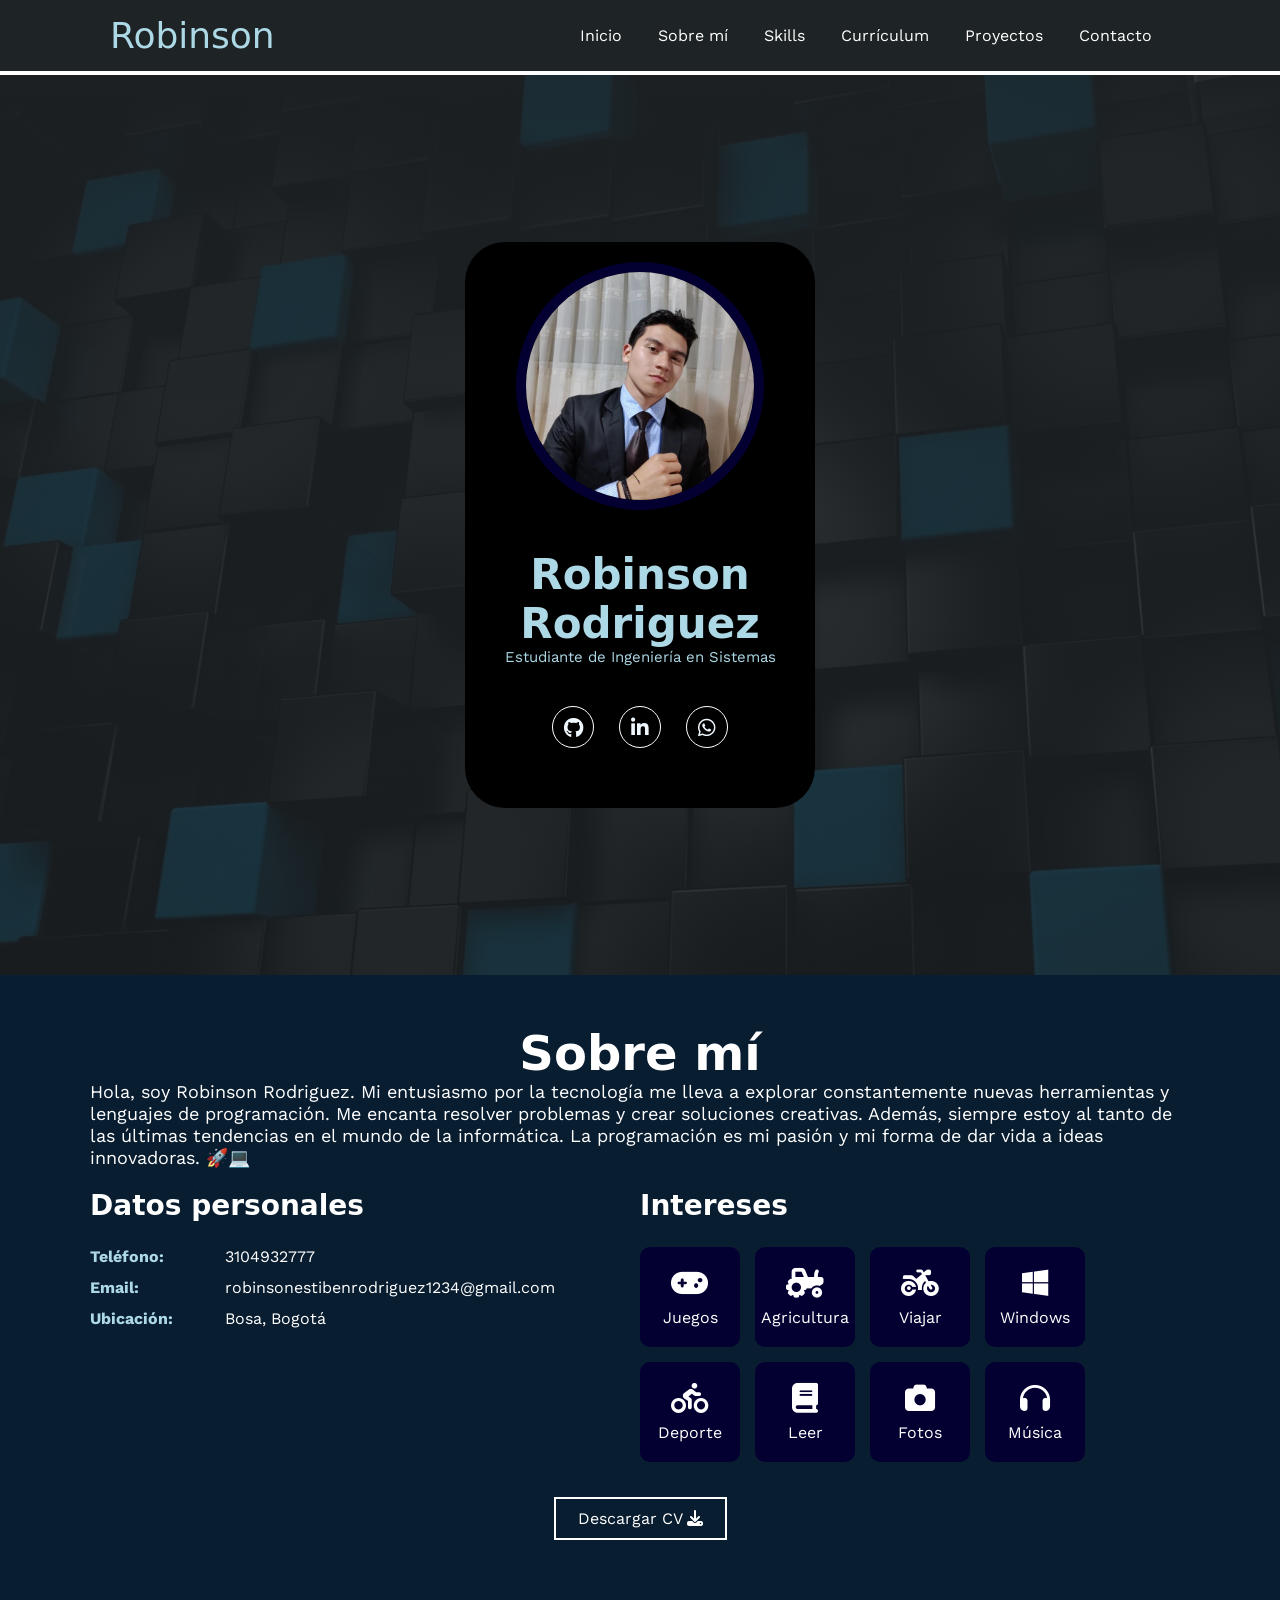
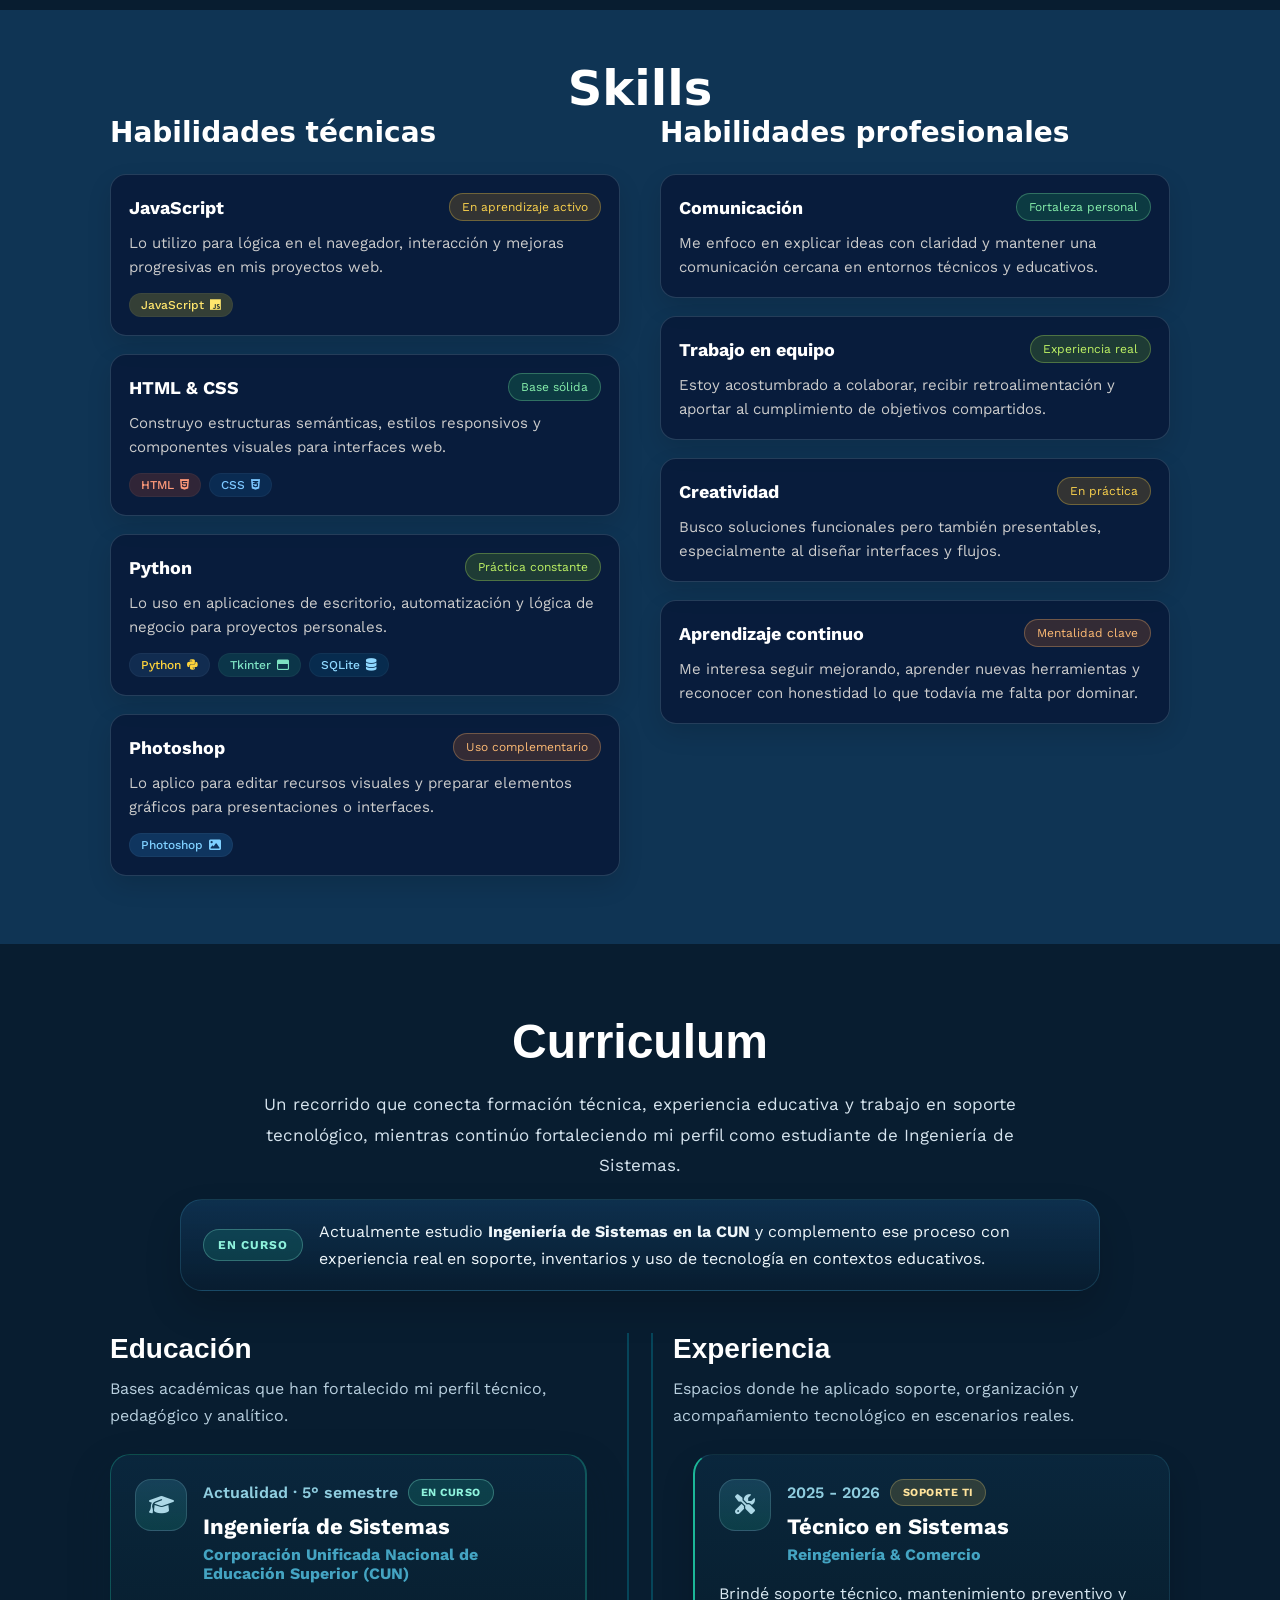
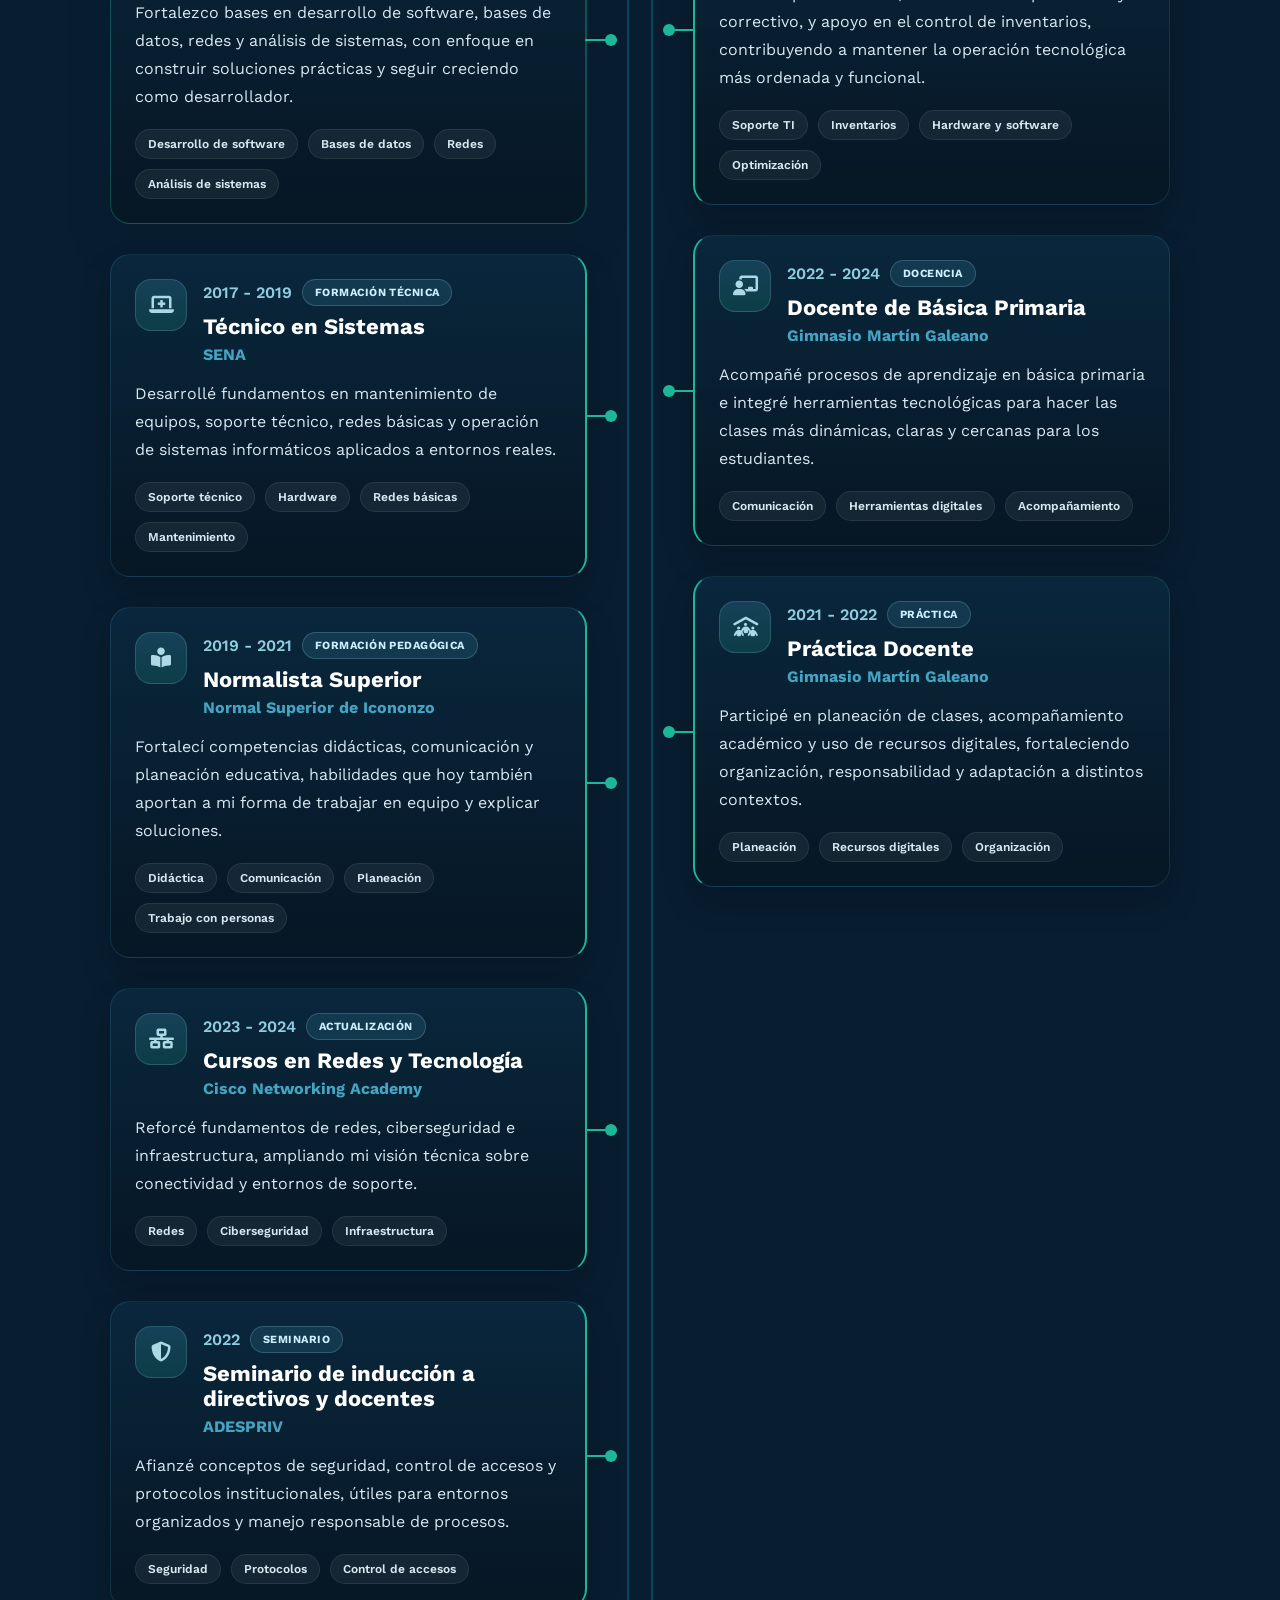
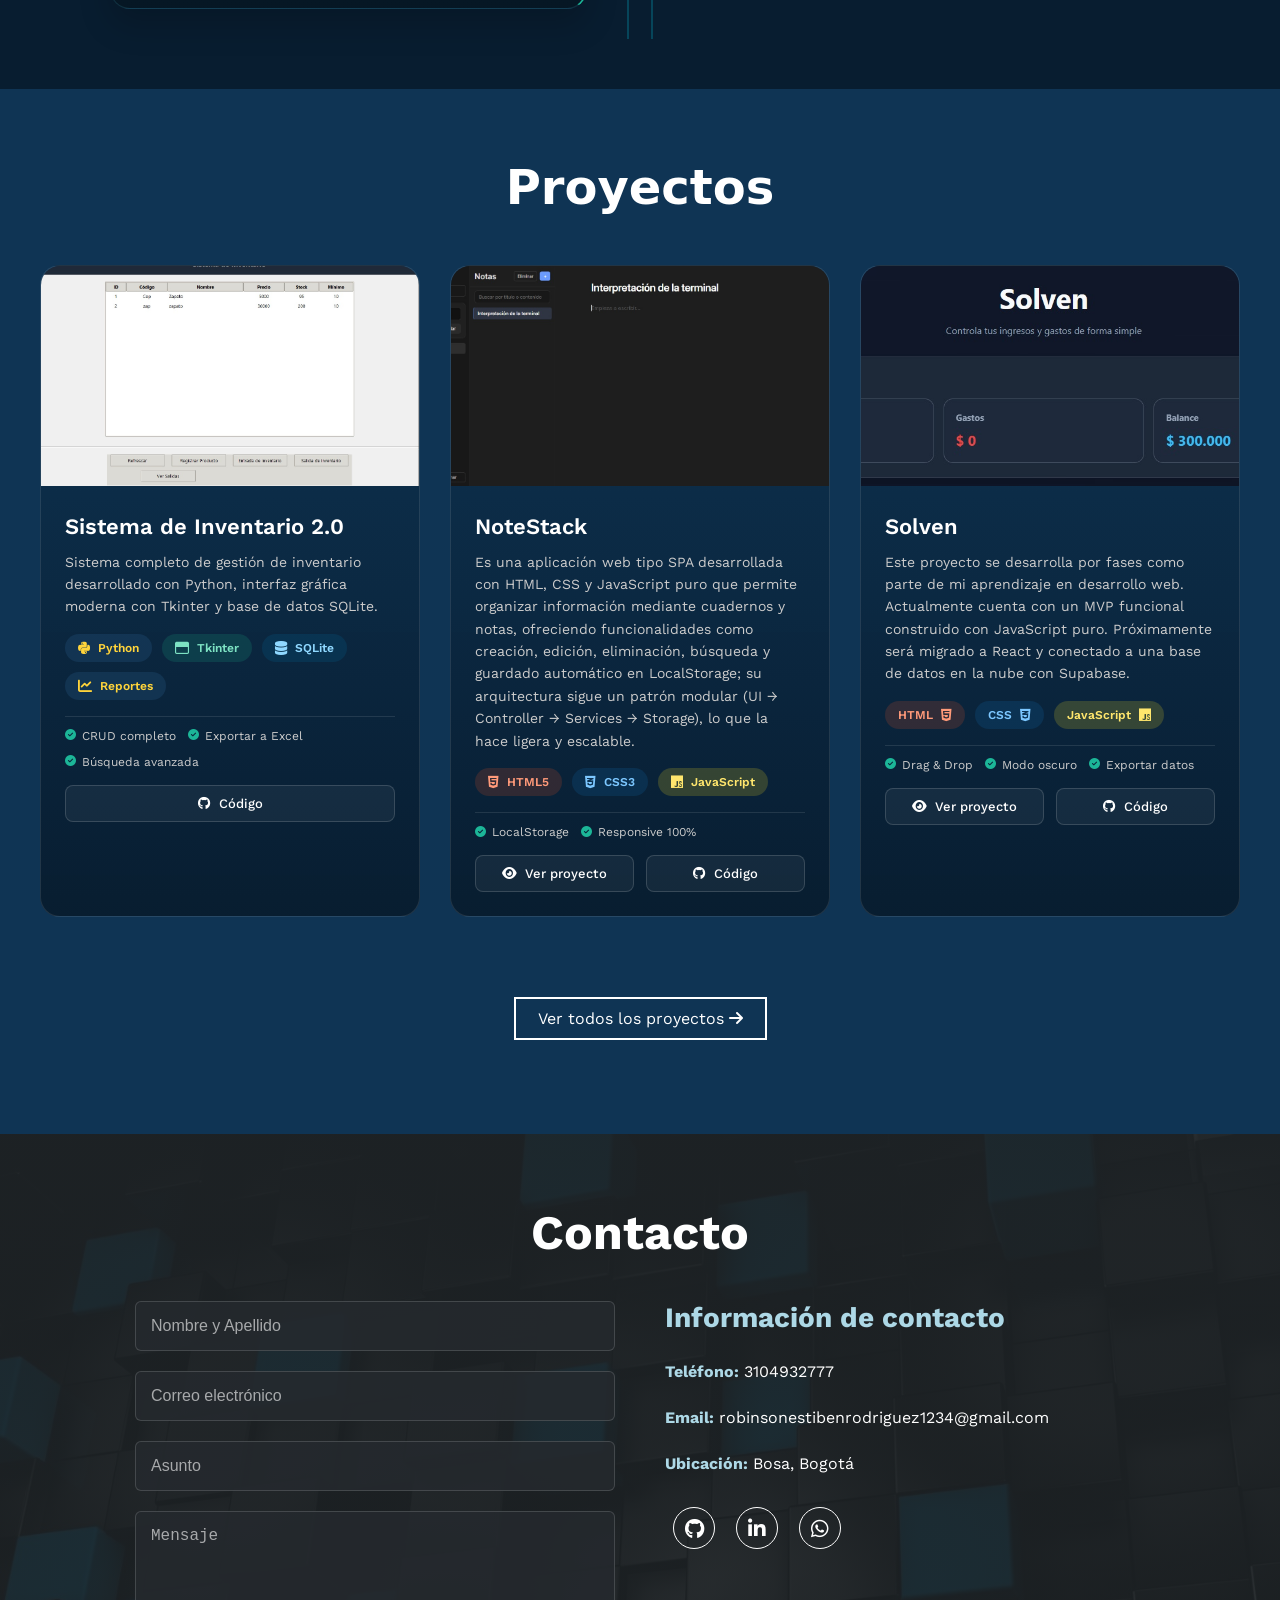
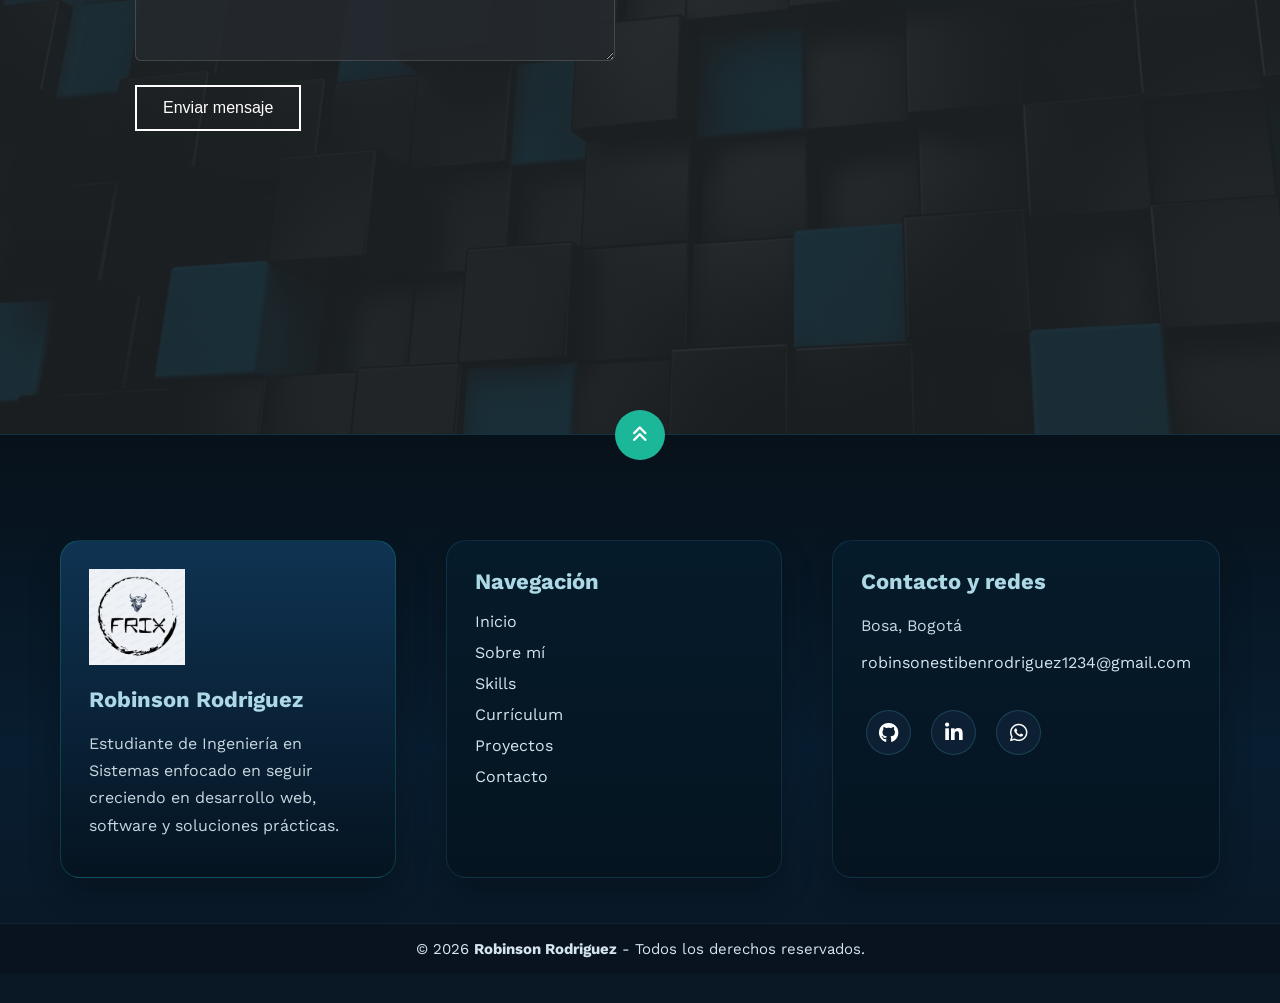
==== commit 24ef218f: "Integración sobre img, y mejora de proyectos" ====
--- a/index.html
+++ b/index.html
@@ -544,8 +544,6 @@
                         </div>
                     </div>
 
-
-
                                         <!-- PROYECTO 3 - TaskFlow App -->
                     <div class="card-proyecto" data-categoria="javascript fullstack">
                         <div class="card-img">
@@ -587,9 +585,6 @@
                             </div>
                         </div>
                     </div>
-
-
-
 
                 <!-- Proyecto 3  Se cambia por completo las card para implementar el nuevo diseño, por lo que este código queda como referencia pero no se utiliza en esta versión final 
                 <div class="proyecto">
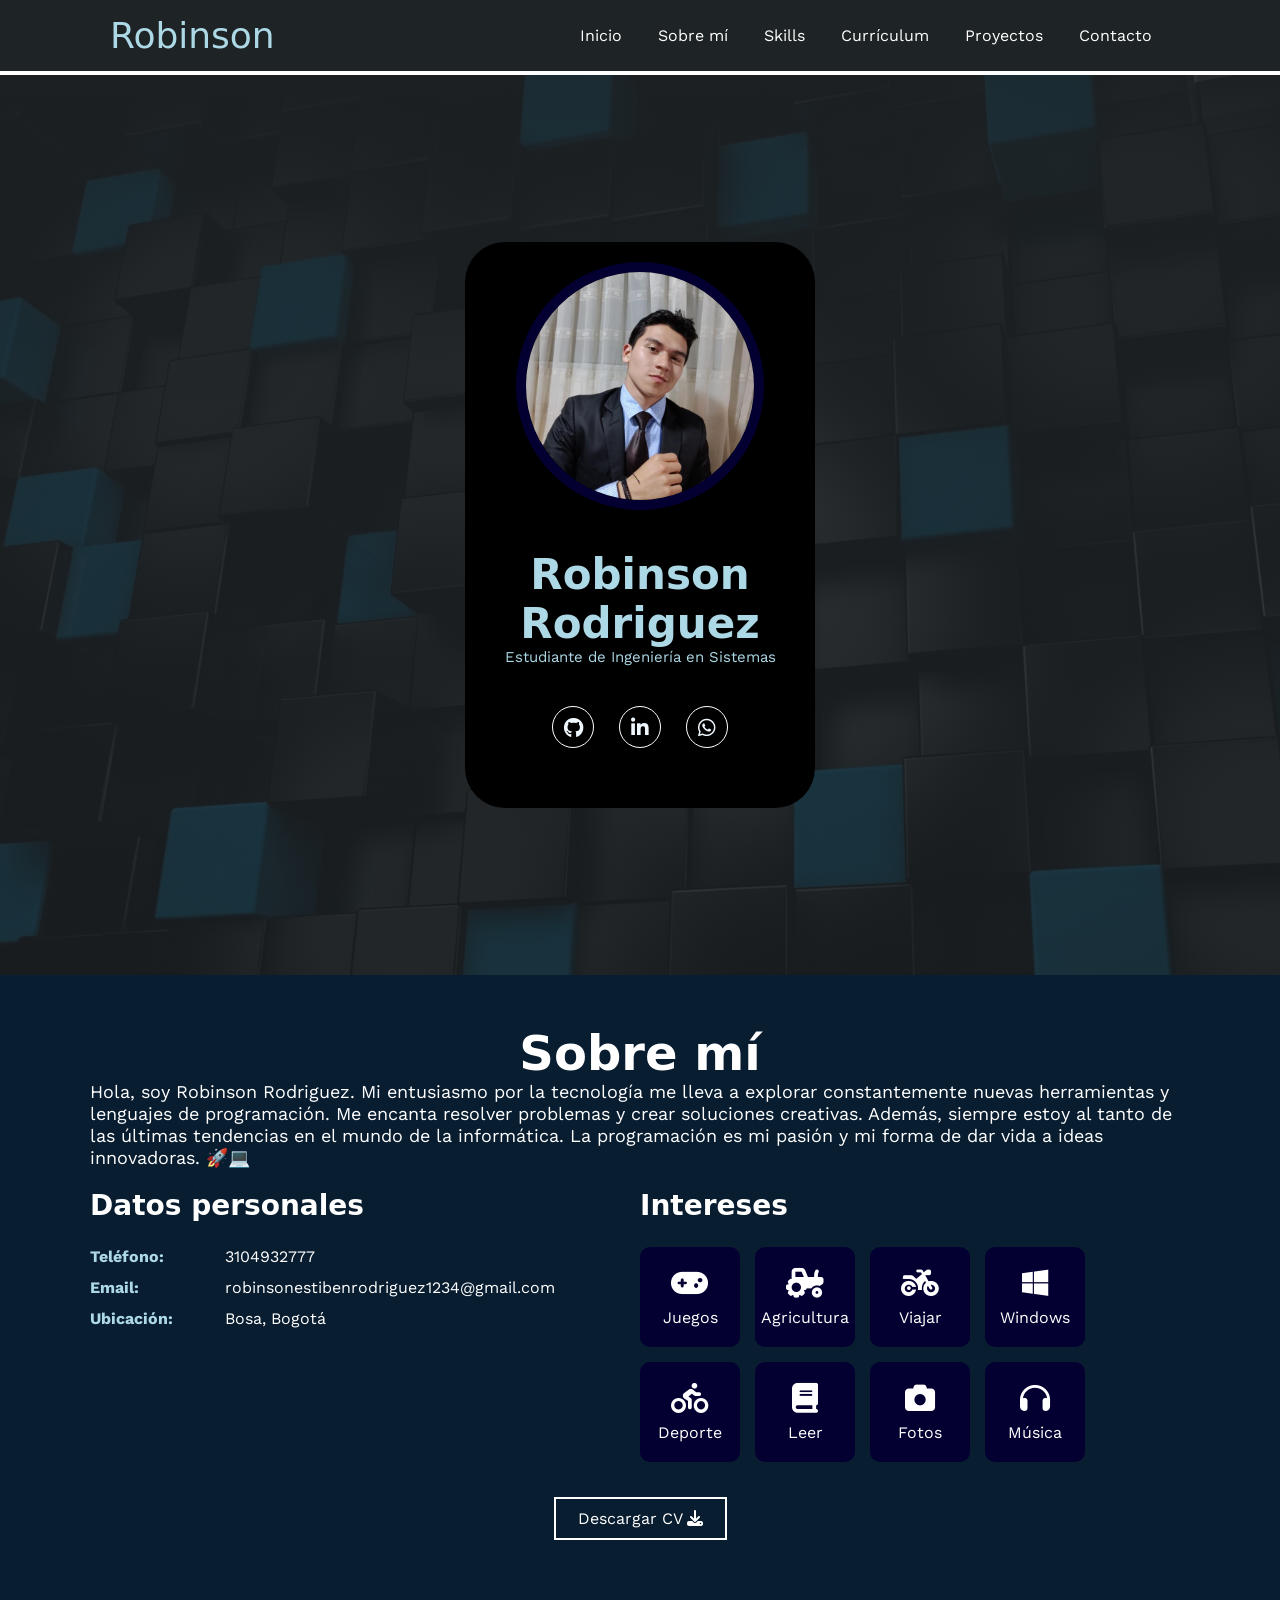
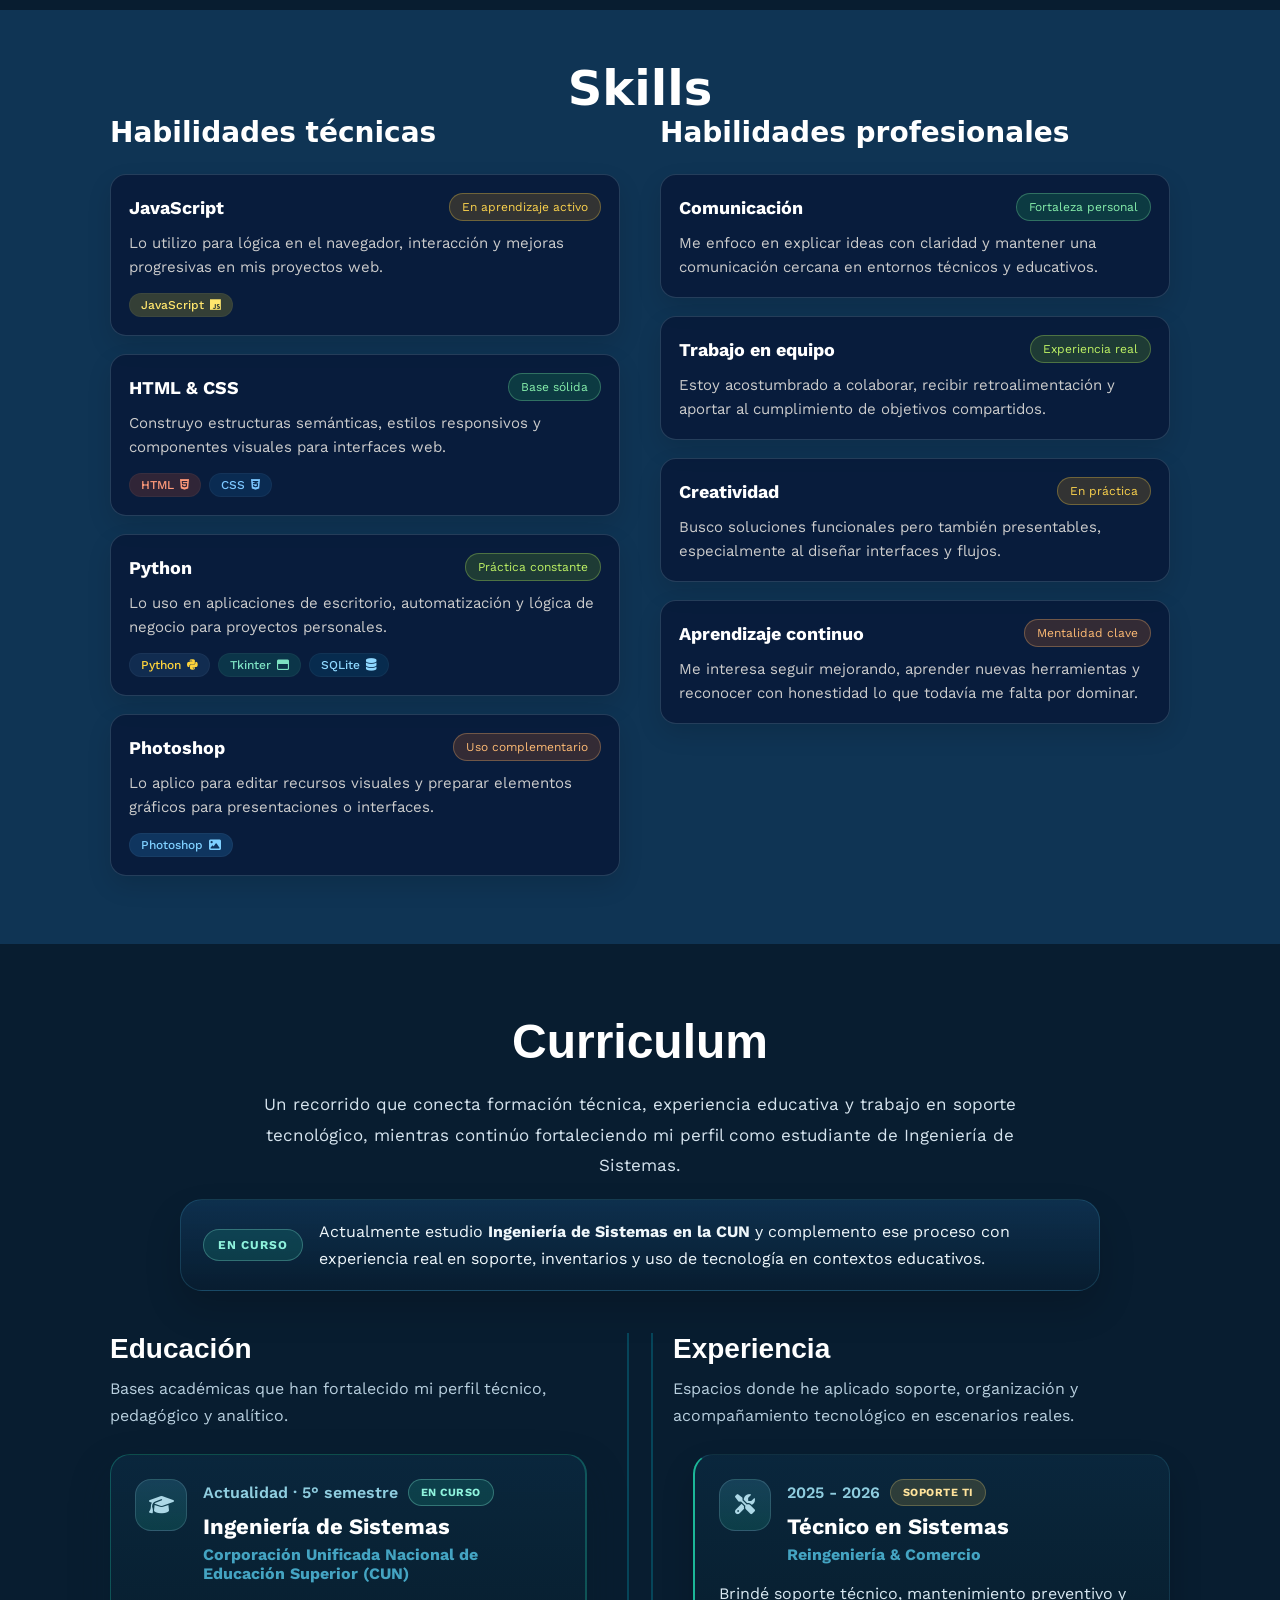
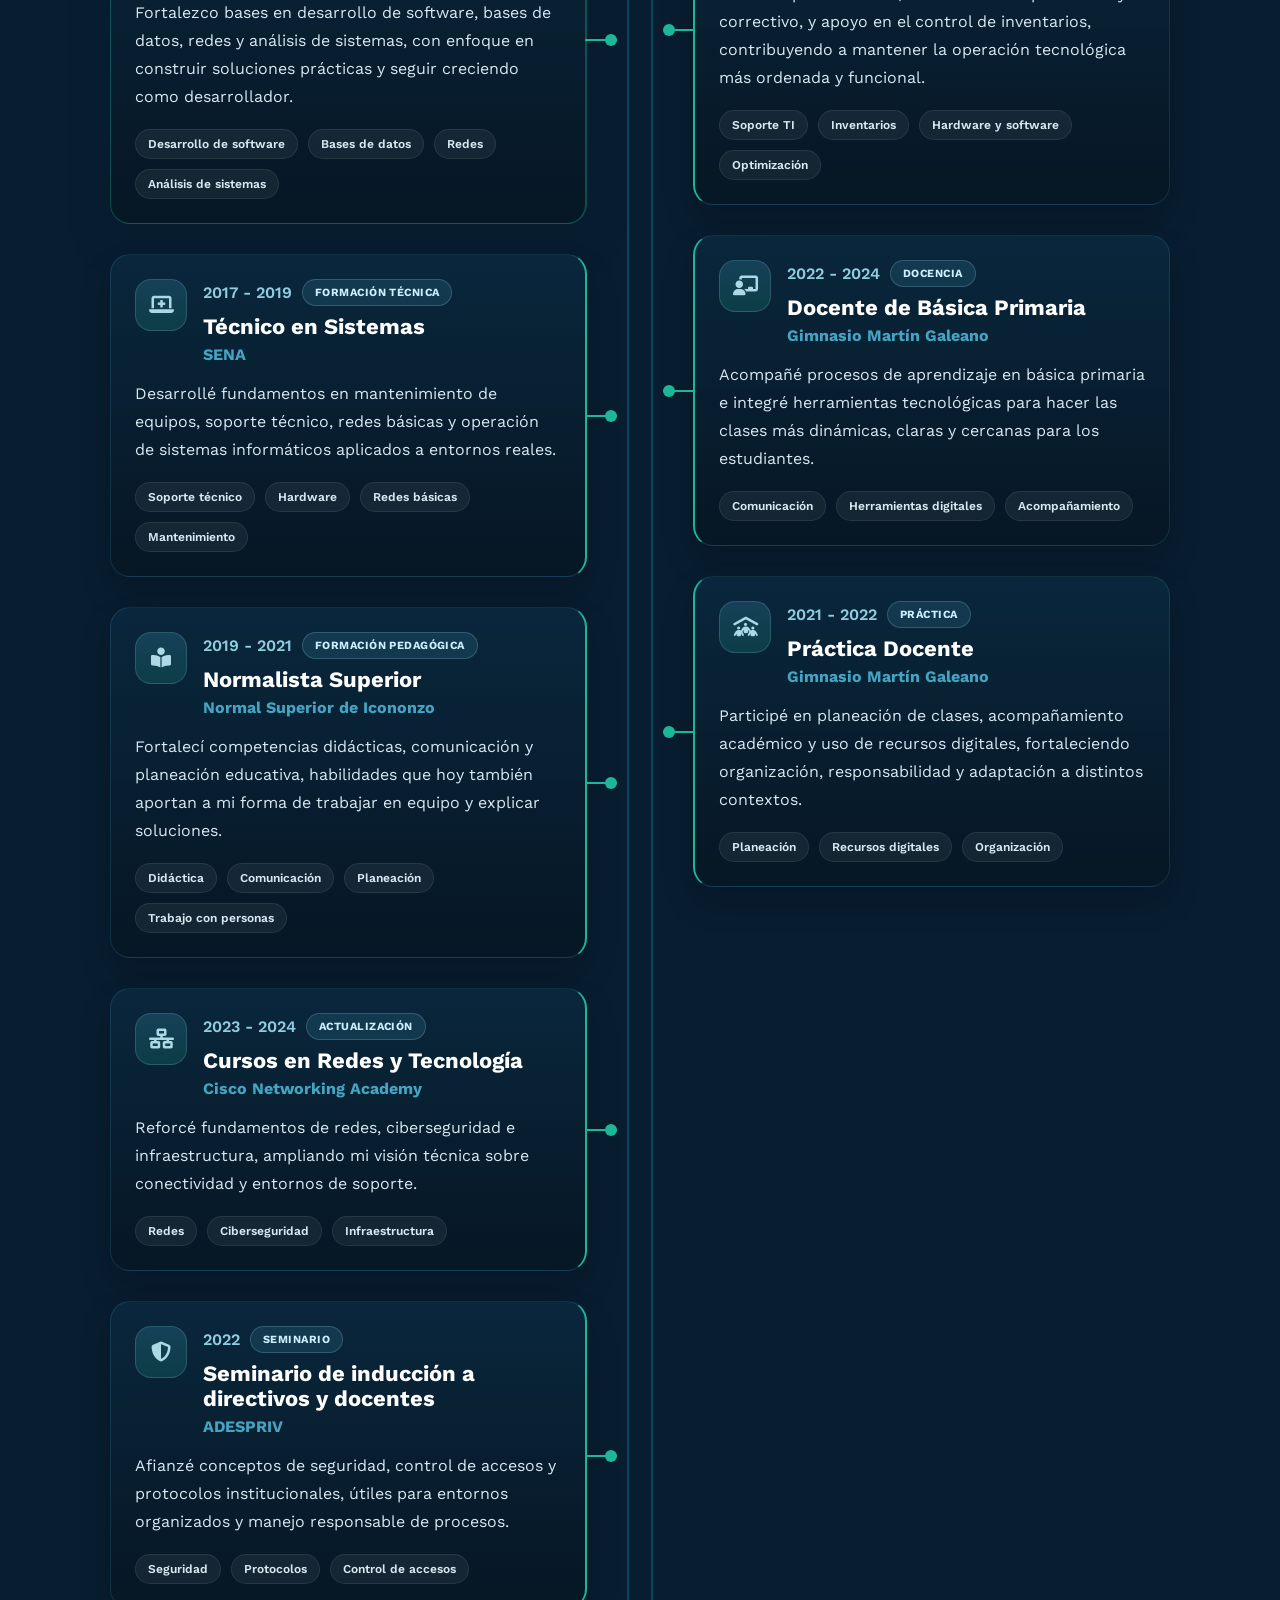
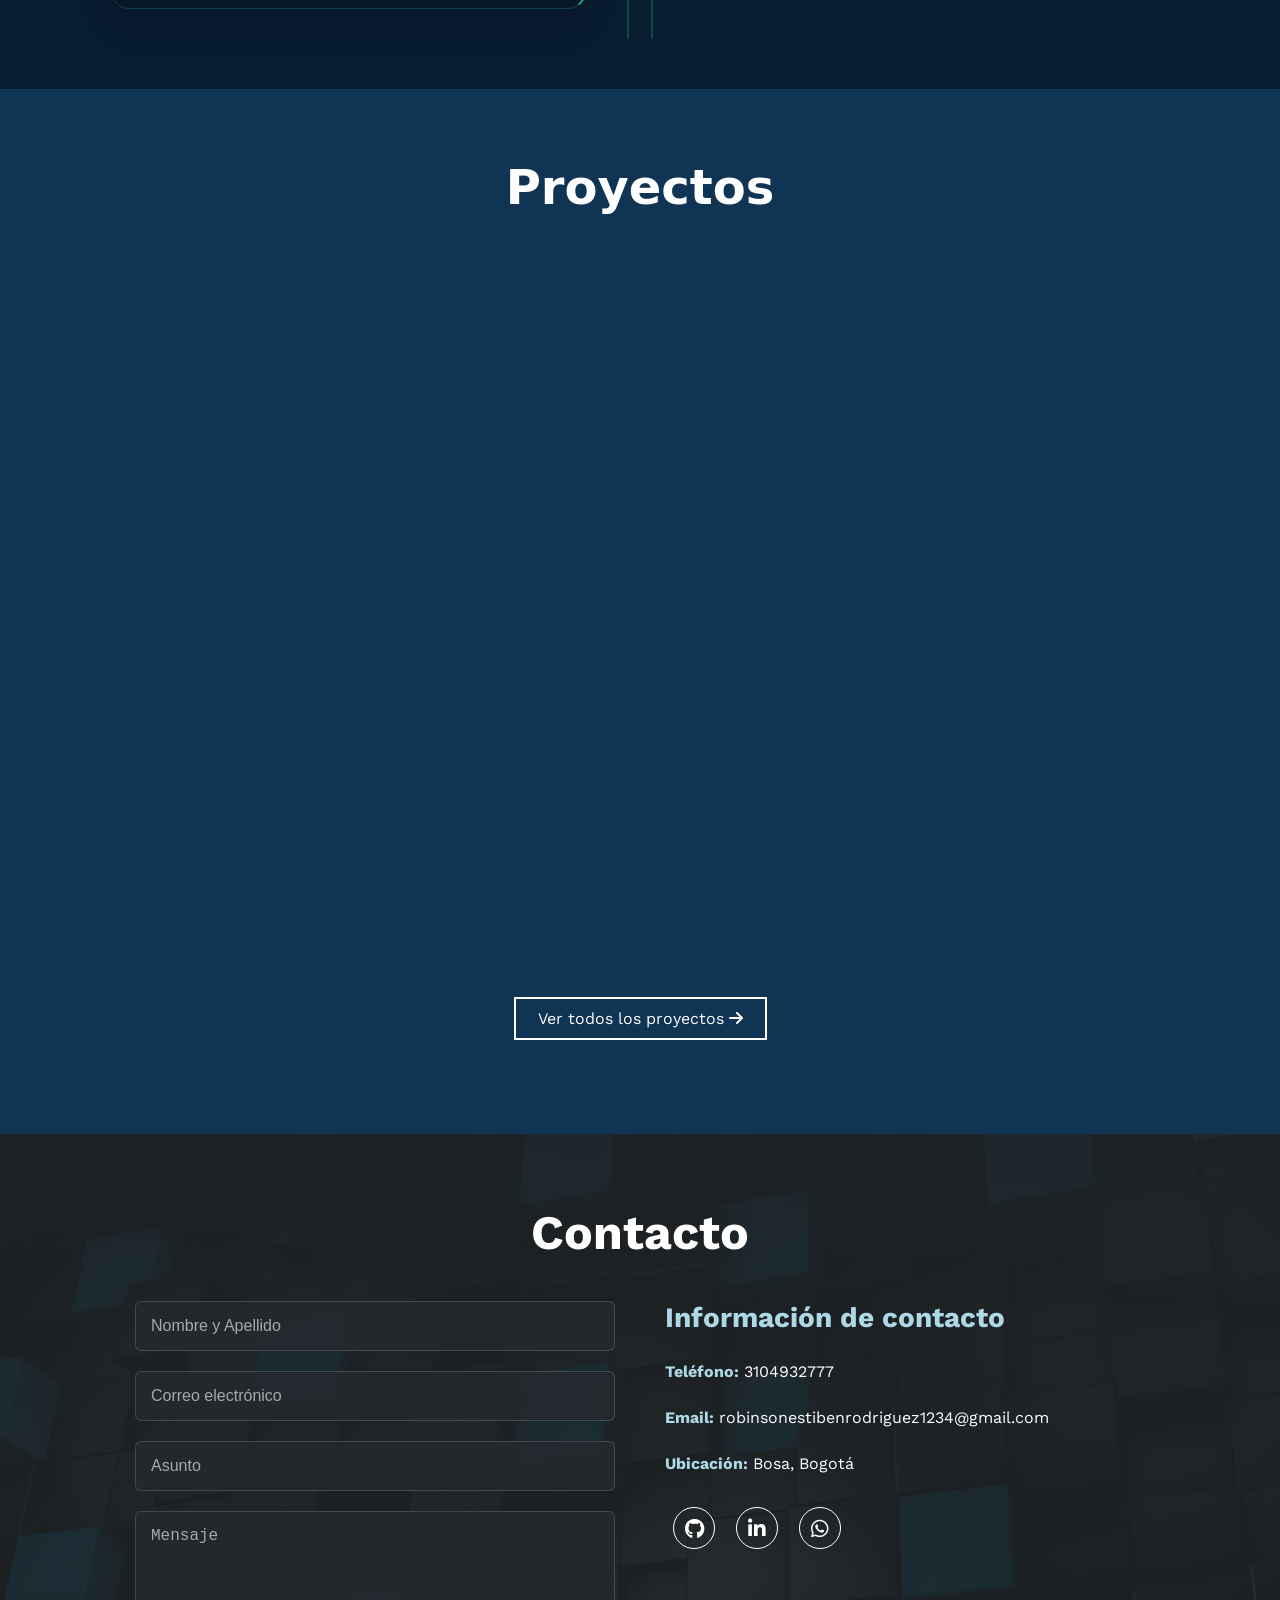
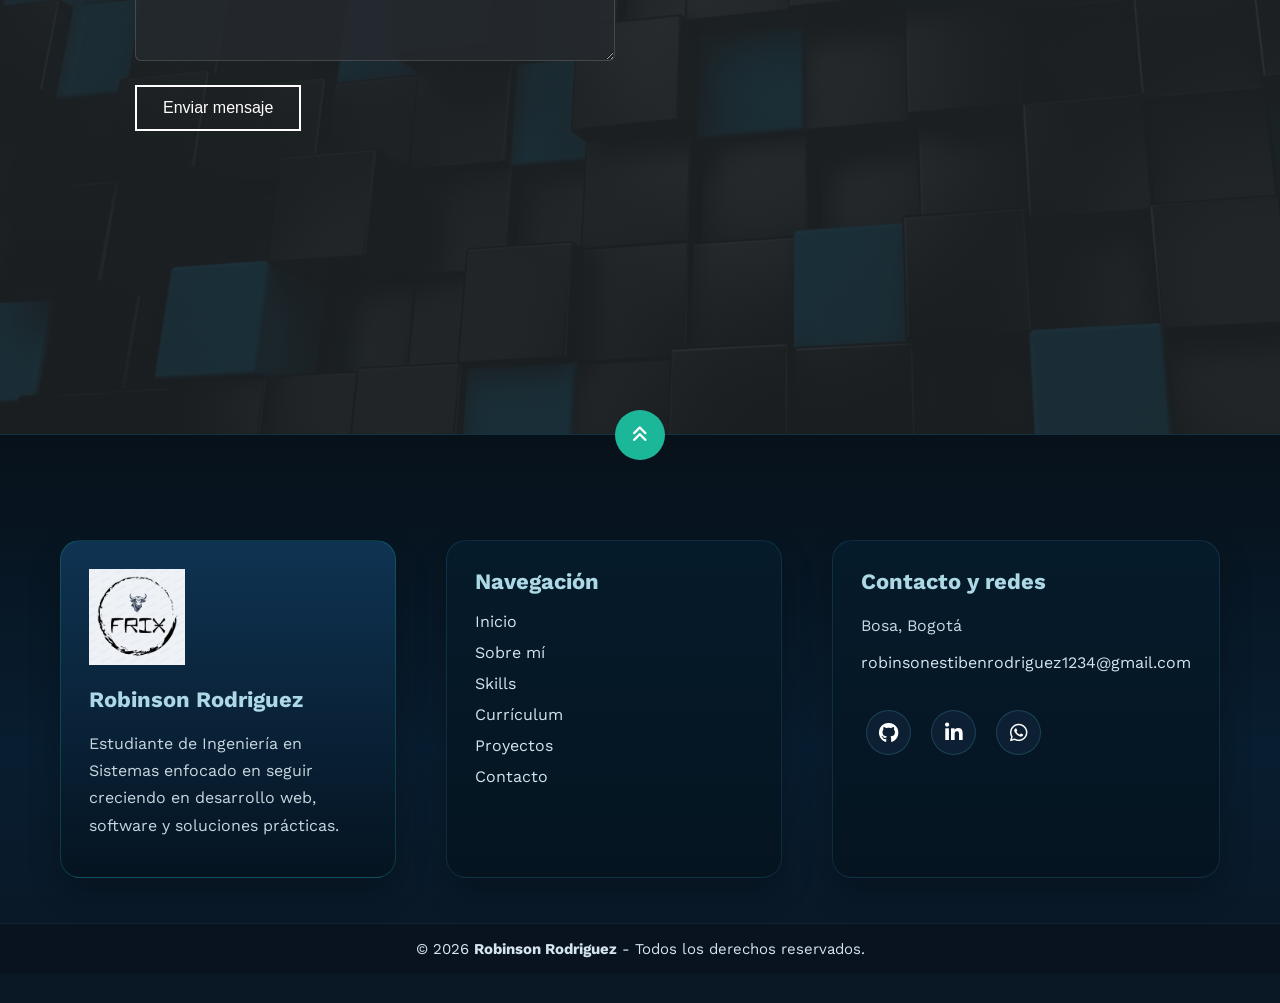
==== commit 2aa33cda: "Corrección de la consola, generada por llamar el css 2 no creado" ====
--- a/index.html
+++ b/index.html
@@ -7,7 +7,7 @@
     <link rel="stylesheet" href="https://cdnjs.cloudflare.com/ajax/libs/font-awesome/6.5.2/css/all.min.css"
         integrity="sha512-SnH5WK+bZxgPHs44uWIX+LLJAJ9/2PkPKZ5QiAj6Ta86w+fsb2TkcmfRyVX3pBnMFcV7oQPJkl9QevSCWr3W6A=="
         crossorigin="anonymous" referrerpolicy="no-referrer" />
-    <link rel="stylesheet" href="https://fonts.googleapis.com/css2?family=Work+Sans:ital@0;1&display=swap">
+
     <link rel="stylesheet" href="./styles/estilo.css">
     <link rel="icon" type="image/jpg" href="./img/logo.2.png">
     <title>Robinson Rodriguez | Portafolio Web</title>
